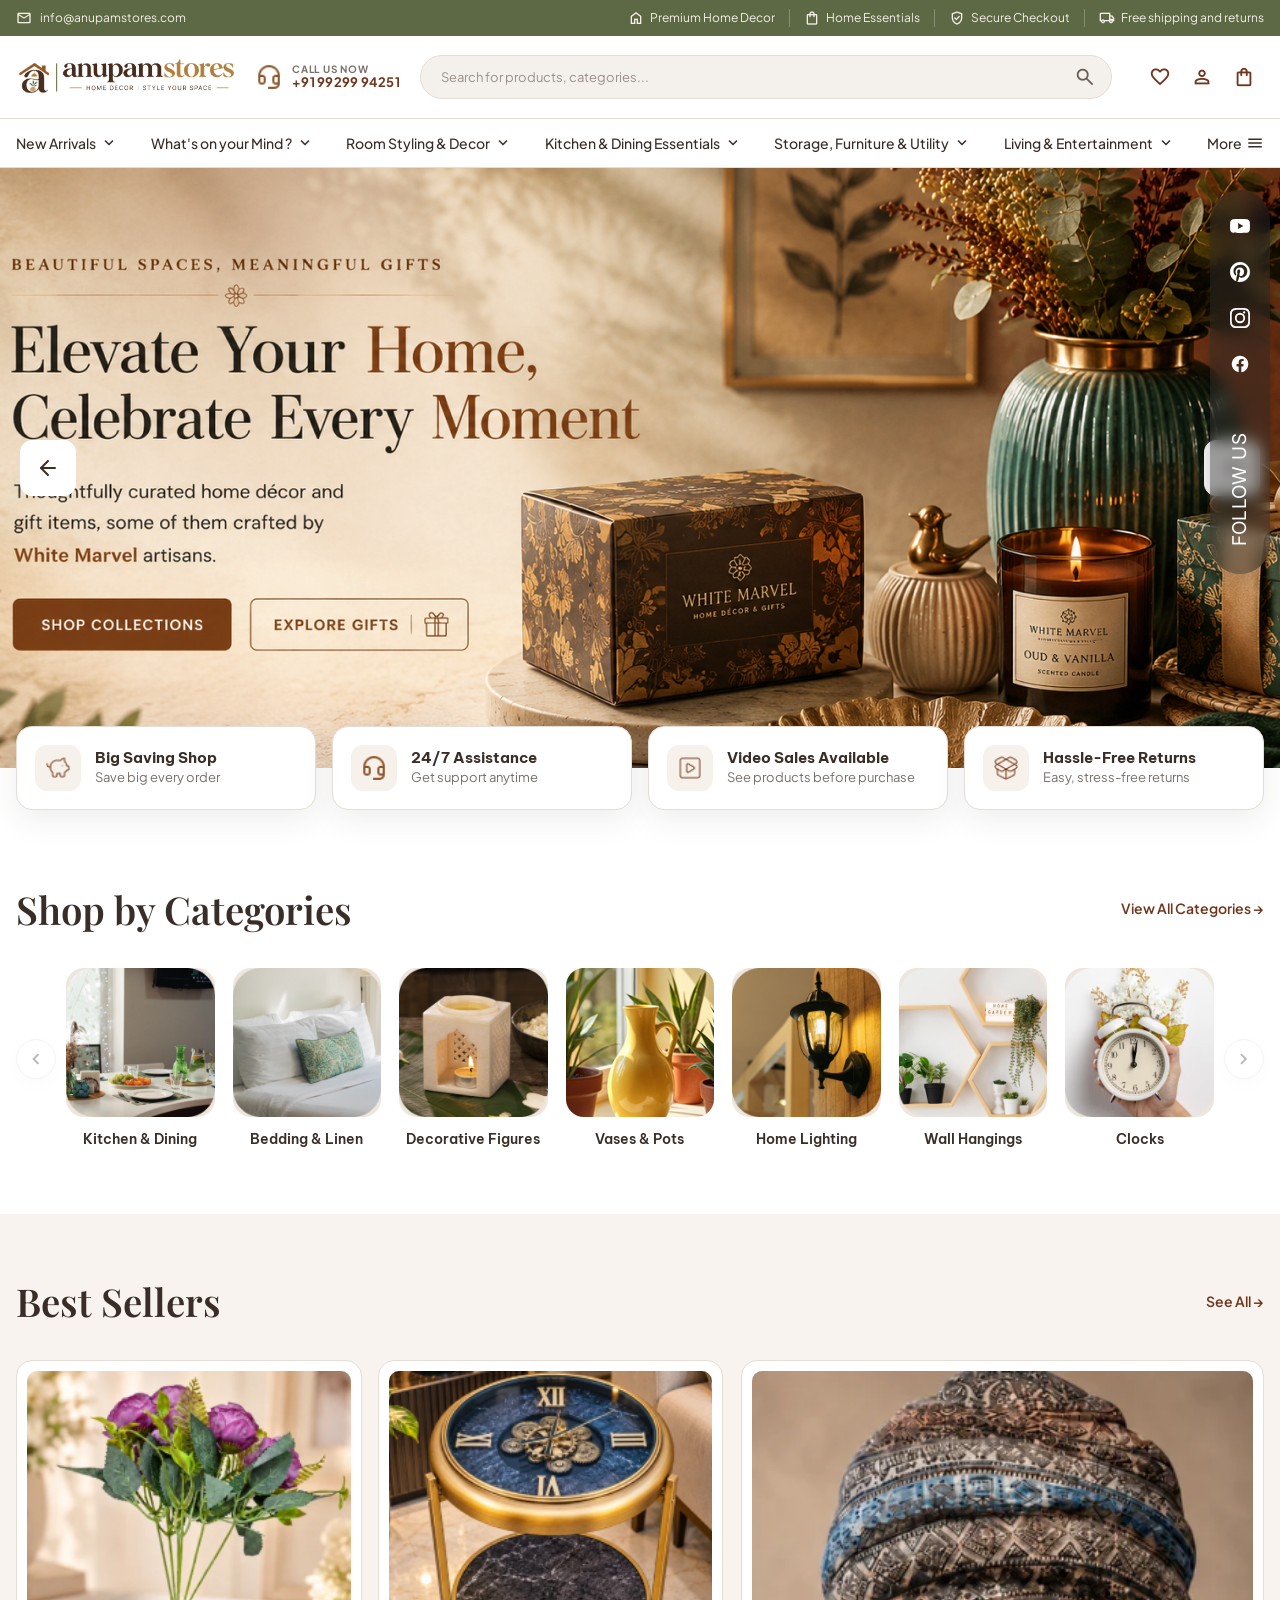
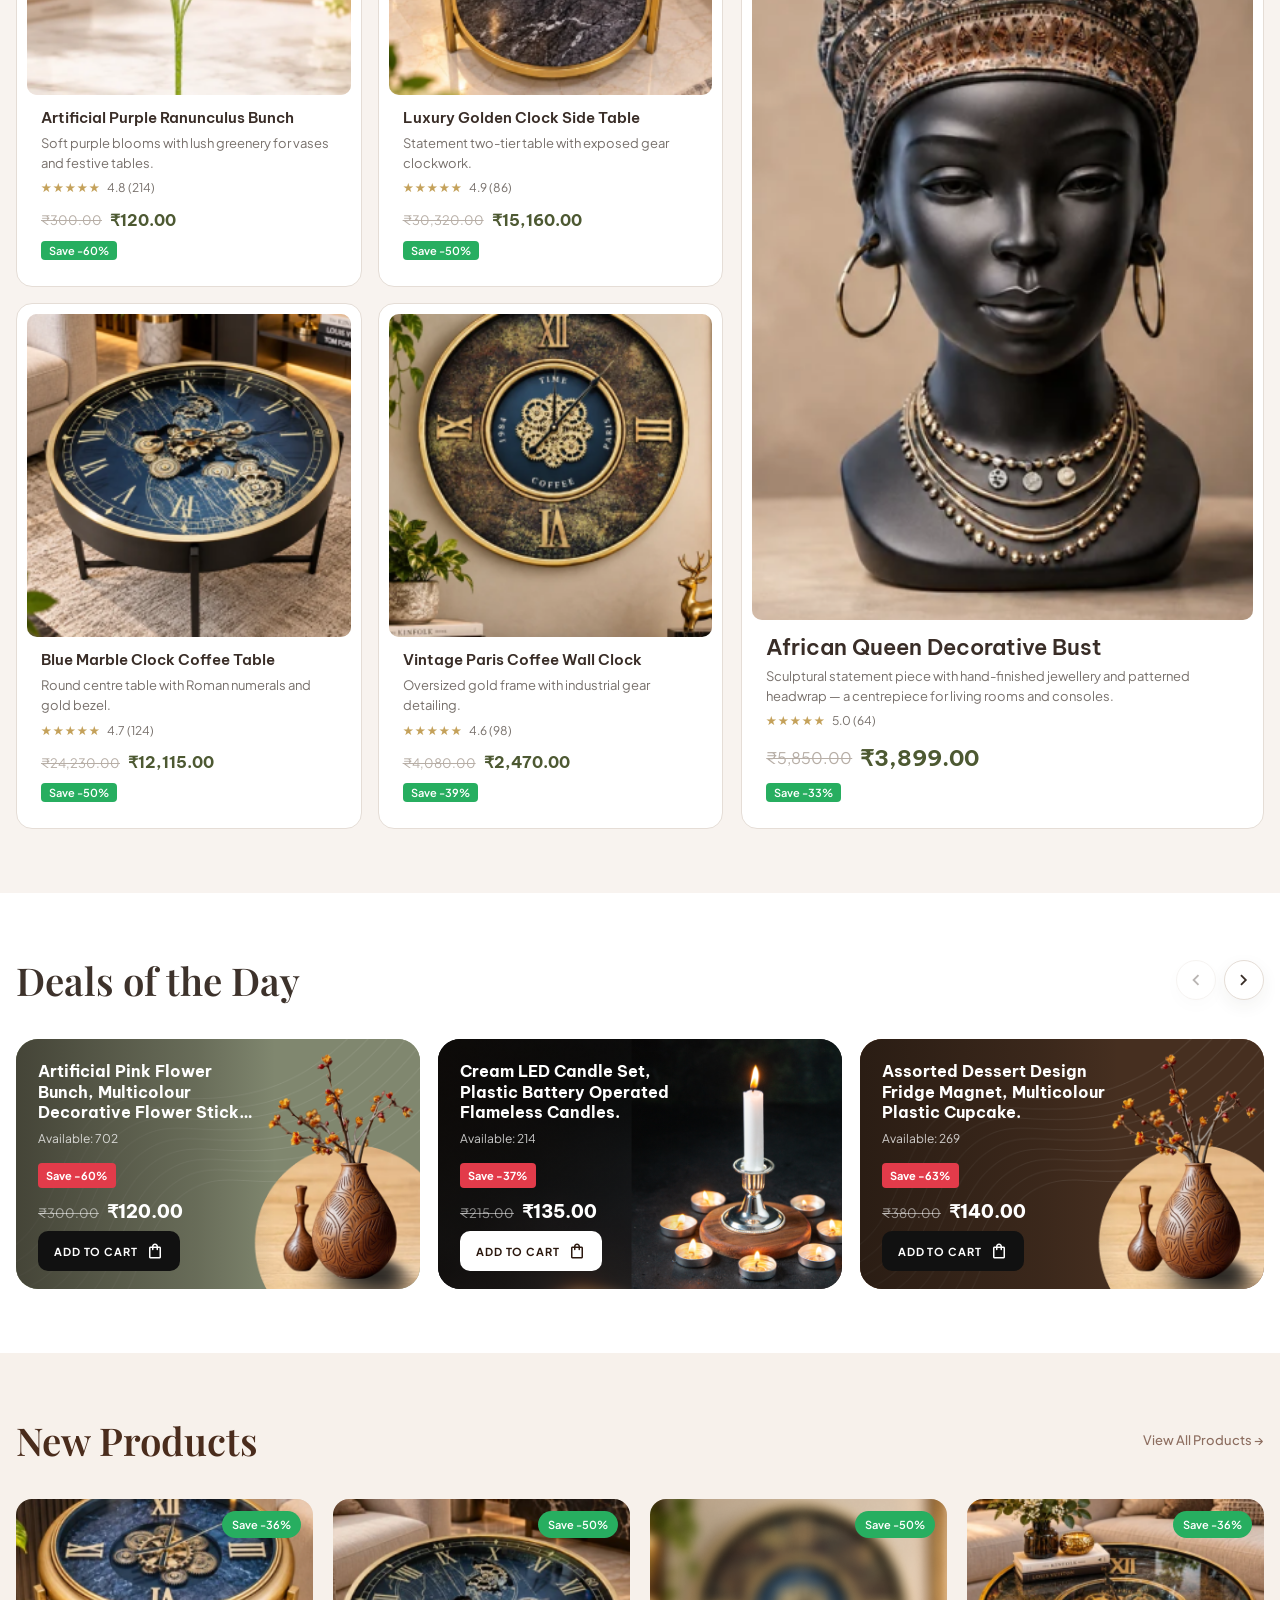
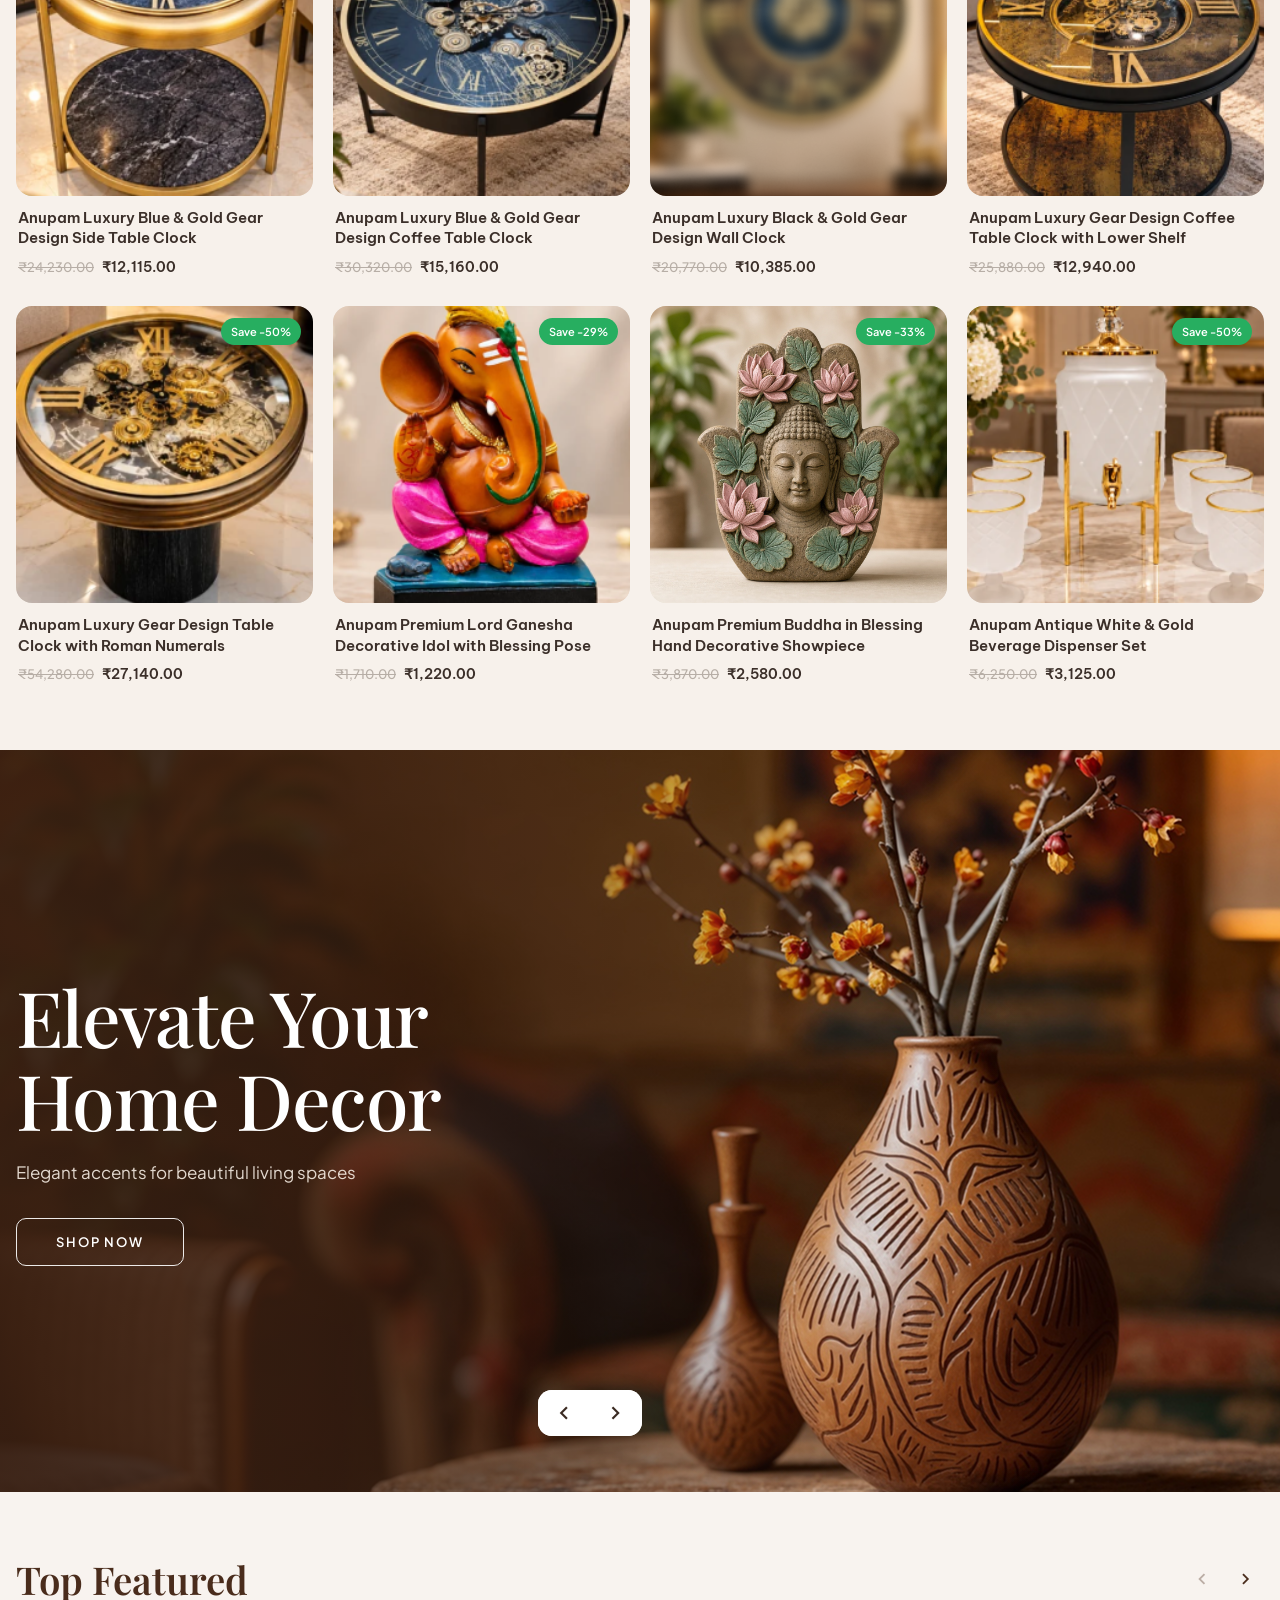
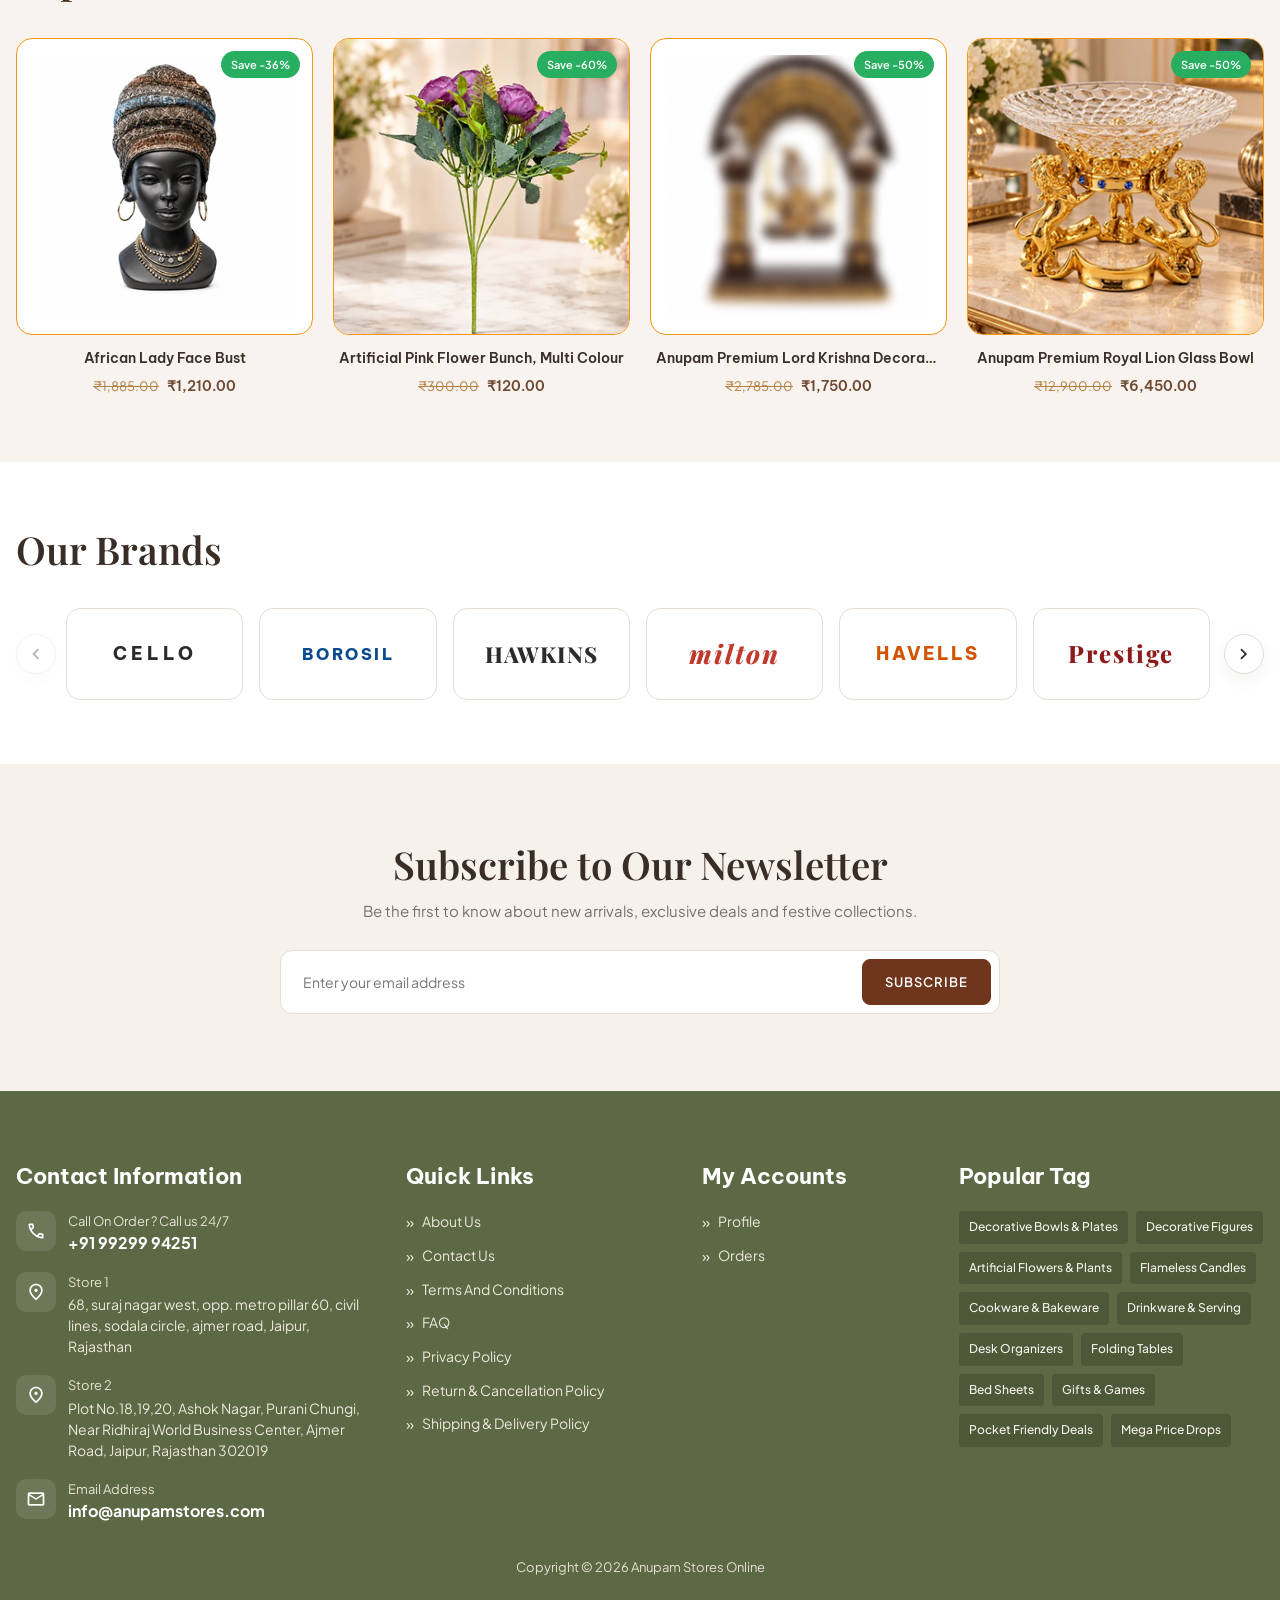
==== new_html/index.html @ 86a31f87 "Updated files" ====
<!DOCTYPE html>
<html lang="en">
<head>
    <meta charset="UTF-8">
    <meta name="viewport" content="width=device-width, initial-scale=1.0">
    <title>Anupam Stores | Home Decor · Style Your Space</title>
    <meta name="description" content="Thoughtfully curated home décor and gift items from Anupam Stores, Jaipur's household supermart since 1990.">
    <link rel="icon" href="assets/images/Logo%20(2).png" type="image/png">
    <link rel="preconnect" href="https://fonts.googleapis.com">
    <link rel="preconnect" href="https://fonts.gstatic.com" crossorigin>
    <link href="https://fonts.googleapis.com/css2?family=Be+Vietnam+Pro:wght@400;500;600;700;800&family=Inter:wght@400;500;600;700&family=Playfair+Display:wght@400;500;600;700&family=Plus+Jakarta+Sans:wght@400;500;600;700;800&display=swap" rel="stylesheet">
    <link href="https://fonts.googleapis.com/css2?family=Material+Symbols+Outlined:opsz,wght,FILL,GRAD@24,400,0,0" rel="stylesheet">
    <link rel="stylesheet" href="css/style.css">
</head>
<body>
    <header class="site-header" id="site-header">
        <div class="announcement" role="region" aria-label="Store highlights">
            <div class="container announcement-inner">
                <a class="announcement-mail" href="mailto:info@anupamstores.com">
                    <span class="material-symbols-outlined" aria-hidden="true">mail</span>
                    info@anupamstores.com
                </a>
                <ul class="announcement-highlights">
                    <li>
                        <span class="material-symbols-outlined" aria-hidden="true">home</span>
                        Premium Home Decor
                    </li>
                    <li>
                        <span class="material-symbols-outlined" aria-hidden="true">shopping_bag</span>
                        Home Essentials
                    </li>
                    <li>
                        <span class="material-symbols-outlined" aria-hidden="true">verified_user</span>
                        Secure Checkout
                    </li>
                    <li>
                        <span class="material-symbols-outlined" aria-hidden="true">local_shipping</span>
                        Free shipping and returns
                    </li>
                </ul>
            </div>
        </div>

        <div class="header-main">
            <div class="container header-inner">
                <a class="logo" href="index.html" aria-label="Anupam Stores home">
                    <img src="assets/images/Logo%20(2).png" alt="Anupam Stores — Home Decor | Style Your Space" width="220" height="52">
                </a>

                <a class="header-call" href="tel:+919929994251">
                    <img src="assets/images/headset.png" alt="" width="28" height="28">
                    <span>
                        <small>Call us now</small>
                        <strong>+91 99299 94251</strong>
                    </span>
                </a>

                <form class="header-search" role="search" action="#" method="get">
                    <label class="sr-only" for="site-search">Search products</label>
                    <input id="site-search" type="search" name="q" placeholder="Search for products, categories...">
                    <button type="submit" aria-label="Search">
                        <span class="material-symbols-outlined" aria-hidden="true">search</span>
                    </button>
                </form>

                <div class="header-tools">
                    <button class="icon-btn search-toggle" type="button" aria-label="Search" aria-expanded="false">
                        <span class="material-symbols-outlined" aria-hidden="true">search</span>
                    </button>
                    <a class="icon-btn" href="#wishlist" aria-label="Wishlist">
                        <span class="material-symbols-outlined" aria-hidden="true">favorite</span>
                        <span class="count-badge" data-wishlist-count>0</span>
                    </a>
                    <a class="icon-btn" href="#account" aria-label="Account">
                        <span class="material-symbols-outlined" aria-hidden="true">person</span>
                    </a>
                    <a class="icon-btn" href="#cart" aria-label="Cart">
                        <span class="material-symbols-outlined" aria-hidden="true">shopping_bag</span>
                        <span class="count-badge" data-cart-count>0</span>
                    </a>
                    <button class="icon-btn menu-toggle" type="button" aria-label="Open menu" aria-controls="mobile-drawer" aria-expanded="false">
                        <span class="material-symbols-outlined" aria-hidden="true">menu</span>
                    </button>
                </div>
            </div>
        </div>

        <nav class="secondary-nav" aria-label="Departments">
            <div class="container">
                <div class="secondary-scroller">
                <ul class="secondary-track">
                    <li class="has-sub">
                        <a href="#new-products" aria-haspopup="true">New Arrivals <span class="material-symbols-outlined" aria-hidden="true">keyboard_arrow_down</span></a>
                        <ul class="dropdown">
                            <li><a href="#new-products">New Products</a></li>
                            <li><a href="#bestsellers">Best Sellers</a></li>
                            <li><a href="#featured">Top Featured</a></li>
                            <li><a href="#deals">Deals of the Day</a></li>
                        </ul>
                    </li>
                    <li class="has-mega">
                        <a href="#categories" aria-haspopup="true">What's on your Mind ? <span class="material-symbols-outlined" aria-hidden="true">keyboard_arrow_down</span></a>
                        <div class="mega-menu" role="region" aria-label="Shop by category">
                            <div class="container mega-inner mega-inner--tiles">
                                <a class="mega-tile" href="#categories">
                                    <img src="assets/images/cat-1.png" alt="" width="120" height="120">
                                    <span>Kitchen &amp; Dining</span>
                                </a>
                                <a class="mega-tile" href="#categories">
                                    <img src="assets/images/cat-2.png" alt="" width="120" height="120">
                                    <span>Bedding &amp; Linen</span>
                                </a>
                                <a class="mega-tile" href="#categories">
                                    <img src="assets/images/cat-3.png" alt="" width="120" height="120">
                                    <span>Decorative Figures</span>
                                </a>
                                <a class="mega-tile" href="#categories">
                                    <img src="assets/images/cat-7.png" alt="" width="120" height="120">
                                    <span>Vases &amp; Pots</span>
                                </a>
                                <a class="mega-tile" href="#categories">
                                    <img src="assets/images/cat-4.png" alt="" width="120" height="120">
                                    <span>Home Lighting</span>
                                </a>
                                <a class="mega-tile" href="#categories">
                                    <img src="assets/images/cat-5.png" alt="" width="120" height="120">
                                    <span>Wall Hangings</span>
                                </a>
                                <a class="mega-tile" href="#categories">
                                    <img src="assets/images/cat-6.png" alt="" width="120" height="120">
                                    <span>Clocks</span>
                                </a>
                            </div>
                        </div>
                    </li>
                    <li class="has-mega">
                        <a href="#categories" aria-haspopup="true">Room Styling &amp; Decor <span class="material-symbols-outlined" aria-hidden="true">keyboard_arrow_down</span></a>
                        <div class="mega-menu" role="region" aria-label="Room styling and decor">
                            <div class="container mega-inner mega-inner--cols">
                                <div class="mega-col">
                                    <h4>Decor Accents</h4>
                                    <ul>
                                        <li><a href="#categories">Decorative Figures</a></li>
                                        <li><a href="#categories">Vases &amp; Pots</a></li>
                                        <li><a href="#categories">Wall Hangings</a></li>
                                        <li><a href="#categories">Artificial Flowers &amp; Plants</a></li>
                                        <li><a href="#categories">Flameless Candles</a></li>
                                    </ul>
                                </div>
                                <div class="mega-col">
                                    <h4>Lighting &amp; Time</h4>
                                    <ul>
                                        <li><a href="#categories">Home Lighting</a></li>
                                        <li><a href="#categories">Clocks</a></li>
                                        <li><a href="#categories">Decorative Bowls &amp; Plates</a></li>
                                    </ul>
                                </div>
                                <div class="mega-col">
                                    <h4>Shop Highlights</h4>
                                    <ul>
                                        <li><a href="#new-products">New Arrivals</a></li>
                                        <li><a href="#bestsellers">Best Sellers</a></li>
                                        <li><a href="#featured">Top Featured</a></li>
                                        <li><a href="#gifting">Gifting</a></li>
                                    </ul>
                                </div>
                                <a class="mega-promo" href="#new-products">
                                    <img src="assets/images/cat-3.png" alt="Decorative figures" width="280" height="220">
                                    <span>Shop New Arrivals →</span>
                                </a>
                            </div>
                        </div>
                    </li>
                    <li class="has-mega">
                        <a href="#categories" aria-haspopup="true">Kitchen &amp; Dining Essentials <span class="material-symbols-outlined" aria-hidden="true">keyboard_arrow_down</span></a>
                        <div class="mega-menu" role="region" aria-label="Kitchen and dining">
                            <div class="container mega-inner mega-inner--cols mega-inner--cols-2">
                                <div class="mega-col">
                                    <h4>Cook &amp; Serve</h4>
                                    <ul>
                                        <li><a href="#categories">Kitchen &amp; Dining</a></li>
                                        <li><a href="#categories">Cookware &amp; Bakeware</a></li>
                                        <li><a href="#categories">Drinkware &amp; Serving</a></li>
                                        <li><a href="#categories">Decorative Bowls &amp; Plates</a></li>
                                    </ul>
                                </div>
                                <div class="mega-col">
                                    <h4>Table Essentials</h4>
                                    <ul>
                                        <li><a href="#deals">Pocket Friendly Deals</a></li>
                                        <li><a href="#deals">Mega Price Drops</a></li>
                                        <li><a href="#bestsellers">Best Sellers</a></li>
                                    </ul>
                                </div>
                                <a class="mega-promo" href="#categories">
                                    <img src="assets/images/cat-1.png" alt="Kitchen and dining" width="280" height="220">
                                    <span>Shop Kitchen &amp; Dining →</span>
                                </a>
                            </div>
                        </div>
                    </li>
                    <li class="has-sub">
                        <a href="#categories" aria-haspopup="true">Storage, Furniture &amp; Utility <span class="material-symbols-outlined" aria-hidden="true">keyboard_arrow_down</span></a>
                        <ul class="dropdown">
                            <li><a href="#categories">Desk Organizers</a></li>
                            <li><a href="#categories">Folding Tables</a></li>
                            <li><a href="#categories">Storage &amp; Utility</a></li>
                            <li><a href="#bestsellers">Furniture Best Sellers</a></li>
                        </ul>
                    </li>
                    <li class="has-sub">
                        <a href="#categories" aria-haspopup="true">Living &amp; Entertainment <span class="material-symbols-outlined" aria-hidden="true">keyboard_arrow_down</span></a>
                        <ul class="dropdown">
                            <li><a href="#categories">Bedding &amp; Linen</a></li>
                            <li><a href="#categories">Bed Sheets</a></li>
                            <li><a href="#categories">Gifts &amp; Games</a></li>
                            <li><a href="#featured">Living Highlights</a></li>
                        </ul>
                    </li>
                    <li class="has-sub has-sub--right">
                        <a href="#more" aria-haspopup="true">More <span class="material-symbols-outlined" aria-hidden="true">menu</span></a>
                        <ul class="dropdown">
                            <li><a href="#deals">Deals of the Day</a></li>
                            <li><a href="#featured">Top Featured</a></li>
                            <li><a href="#brands">Our Brands</a></li>
                            <li><a href="#newsletter">Newsletter</a></li>
                            <li><a href="#footer">Contact Us</a></li>
                            <li><a href="#footer">FAQ</a></li>
                        </ul>
                    </li>
                </ul>
                </div>
            </div>
        </nav>
    </header>

    <div class="drawer-overlay" data-drawer-close hidden></div>
    <aside class="mobile-drawer" id="mobile-drawer" aria-hidden="true">
        <div class="drawer-head">
            <a class="logo" href="index.html">
                <img src="assets/images/Logo%20(2).png" alt="Anupam Stores" width="180" height="42">
            </a>
            <button class="icon-btn" type="button" data-drawer-close aria-label="Close menu">
                <span class="material-symbols-outlined" aria-hidden="true">close</span>
            </button>
        </div>
        <nav aria-label="Mobile">
            <ul>
                <li><a href="index.html">Home</a></li>
                <li><a href="#new-products">New Arrivals</a></li>
                <li><a href="#categories">Shop by Categories</a></li>
                <li><a href="#categories">Room Styling &amp; Decor</a></li>
                <li><a href="#categories">Kitchen &amp; Dining</a></li>
                <li><a href="#categories">Storage, Furniture &amp; Utility</a></li>
                <li><a href="#categories">Living &amp; Entertainment</a></li>
                <li><a href="#bestsellers">Best Sellers</a></li>
                <li><a href="#deals">Deals of the Day</a></li>
                <li><a href="#new-products">New Products</a></li>
                <li><a href="#featured">Top Featured</a></li>
                <li><a href="#brands">Our Brands</a></li>
                <li><a href="#gifting">Gifting</a></li>
                <li><a href="#footer">Contact</a></li>
            </ul>
        </nav>
    </aside>

    <main>
        <section class="hero" aria-label="Featured collections">
            <div class="hero-slider" data-slider>
                <div class="slider-track hero-track" data-slider-track>
                    <article class="hero-slide is-photo" data-slider-item>
                        <img class="hero-photo" src="assets/images/HERO-BANNER.png" alt="White Marvel home décor and gifts styled on a marble table with candles, boxed gifts and a teal ribbed vase">
                        <div class="hero-copy">
                            <p class="hero-kicker">Beautiful spaces, meaningful gifts</p>
                            <h1 class="hero-title">Elevate Your Home,<br>Celebrate Every <em>Moment</em></h1>
                            <p class="hero-text">Thoughtfully curated home décor and gift items, some of them crafted by White Marvel artisans.</p>
                            <div class="hero-actions">
                                <a class="btn btn-solid" href="#categories">Shop Collections</a>
                                <a class="btn btn-outline" href="#gifting">Explore Gifts <span class="material-symbols-outlined" aria-hidden="true">redeem</span></a>
                            </div>
                        </div>
                    </article>
                    <article class="hero-slide is-interior" data-slider-item>
                        <img class="hero-photo" src="assets/images/2151928981%201.png" alt="Hand-carved terracotta vases with flowering branches in a warm living room">
                        <div class="hero-copy on-dark">
                            <p class="hero-kicker">Elegant living, everyday beauty</p>
                            <h2 class="hero-title">Warm Interiors,<br>Timeless <em>Craft</em></h2>
                            <p class="hero-text">Discover vases, lighting and décor pieces that turn every corner of your home into a celebration.</p>
                            <div class="hero-actions">
                                <a class="btn btn-solid" href="#categories">Shop Collections</a>
                                <a class="btn btn-outline" href="#new-products">Explore Gifts</a>
                            </div>
                        </div>
                    </article>
                </div>
                <button class="slider-btn hero-btn prev" type="button" data-slider-prev aria-label="Previous slide">
                    <svg width="24" height="24" viewBox="0 0 24 24" fill="none" xmlns="http://www.w3.org/2000/svg" aria-hidden="true">
                        <path d="M12 19L5 12L12 5" stroke="#432C1D" stroke-width="2" stroke-linecap="round" stroke-linejoin="round"/>
                        <path d="M19 12H5" stroke="#432C1D" stroke-width="2" stroke-linecap="round" stroke-linejoin="round"/>
                    </svg>
                </button>
                <button class="slider-btn hero-btn next" type="button" data-slider-next aria-label="Next slide">
                    <svg width="24" height="24" viewBox="0 0 24 24" fill="none" xmlns="http://www.w3.org/2000/svg" aria-hidden="true">
                        <path d="M12 19L5 12L12 5" stroke="#432C1D" stroke-width="2" stroke-linecap="round" stroke-linejoin="round"/>
                        <path d="M19 12H5" stroke="#432C1D" stroke-width="2" stroke-linecap="round" stroke-linejoin="round"/>
                    </svg>
                </button>
            </div>
        </section>

        <section class="features" aria-label="Store benefits">
            <div class="container">
                <div class="features-grid">
                    <article class="feature-card">
                        <span class="feature-icon"><img src="assets/images/piggy-bank.png" alt="" width="28" height="28"></span>
                        <div>
                            <h3>Big Saving Shop</h3>
                            <p>Save big every order</p>
                        </div>
                    </article>
                    <article class="feature-card">
                        <span class="feature-icon"><img src="assets/images/headset.png" alt="" width="28" height="28"></span>
                        <div>
                            <h3>24/7 Assistance</h3>
                            <p>Get support anytime</p>
                        </div>
                    </article>
                    <article class="feature-card">
                        <span class="feature-icon"><img src="assets/images/square-play.png" alt="" width="28" height="28"></span>
                        <div>
                            <h3>Video Sales Available</h3>
                            <p>See products before purchase</p>
                        </div>
                    </article>
                    <article class="feature-card">
                        <span class="feature-icon"><img src="assets/images/package-open.png" alt="" width="28" height="28"></span>
                        <div>
                            <h3>Hassle-Free Returns</h3>
                            <p>Easy, stress-free returns</p>
                        </div>
                    </article>
                </div>
            </div>
        </section>

        <section class="section categories" id="categories">
            <div class="container">
                <div class="section-head">
                    <h2 class="section-title">Shop by Categories</h2>
                    <a class="section-link" href="#categories">View All Categories <span aria-hidden="true">→</span></a>
                </div>
                <div class="slider-wrapper category-slider" data-slider>
                    <button class="slider-btn prev" type="button" data-slider-prev aria-label="Previous categories">
                        <span class="material-symbols-outlined" aria-hidden="true">chevron_left</span>
                    </button>
                    <div class="slider-track category-track" data-slider-track>
                        <a class="category-item" href="#categories" data-slider-item>
                            <span class="category-thumb"><img src="assets/images/cat-1.png" alt="" width="180" height="180" loading="lazy"></span>
                            <span class="category-name">Kitchen &amp; Dining</span>
                        </a>
                        <a class="category-item" href="#categories" data-slider-item>
                            <span class="category-thumb"><img src="assets/images/cat-2.png" alt="" width="180" height="180" loading="lazy"></span>
                            <span class="category-name">Bedding &amp; Linen</span>
                        </a>
                        <a class="category-item" href="#categories" data-slider-item>
                            <span class="category-thumb"><img src="assets/images/cat-3.png" alt="" width="180" height="180" loading="lazy"></span>
                            <span class="category-name">Decorative Figures</span>
                        </a>
                        <a class="category-item" href="#categories" data-slider-item>
                            <span class="category-thumb"><img src="assets/images/cat-7.png" alt="" width="180" height="180" loading="lazy"></span>
                            <span class="category-name">Vases &amp; Pots</span>
                        </a>
                        <a class="category-item" href="#categories" data-slider-item>
                            <span class="category-thumb"><img src="assets/images/cat-4.png" alt="" width="180" height="180" loading="lazy"></span>
                            <span class="category-name">Home Lighting</span>
                        </a>
                        <a class="category-item" href="#categories" data-slider-item>
                            <span class="category-thumb"><img src="assets/images/cat-5.png" alt="" width="180" height="180" loading="lazy"></span>
                            <span class="category-name">Wall Hangings</span>
                        </a>
                        <a class="category-item" href="#categories" data-slider-item>
                            <span class="category-thumb"><img src="assets/images/cat-6.png" alt="" width="180" height="180" loading="lazy"></span>
                            <span class="category-name">Clocks</span>
                        </a>
                    </div>
                    <button class="slider-btn next" type="button" data-slider-next aria-label="Next categories">
                        <span class="material-symbols-outlined" aria-hidden="true">chevron_right</span>
                    </button>
                </div>
            </div>
        </section>

        <section class="section bestsellers" id="bestsellers">
            <div class="container">
                <div class="section-head">
                    <h2 class="section-title">Best Sellers</h2>
                    <a class="section-link" href="#bestsellers">See All <span aria-hidden="true">→</span></a>
                </div>
                <div class="bestseller-layout">
                    <div class="bestseller-grid">
                        <article class="product-card" data-product data-name="Artificial Purple Ranunculus Bunch" data-price="120" data-image="assets/images/best-seller-1.png">
                            <div class="product-image">
                                <img src="assets/images/best-seller-1.png" alt="Artificial purple ranunculus flower bunch" width="400" height="400" loading="lazy">
                                <div class="product-actions">
                                    <button type="button" class="action-btn" data-wishlist aria-label="Add to wishlist"><span class="material-symbols-outlined" aria-hidden="true">favorite</span></button>
                                    <button type="button" class="action-btn" data-compare aria-label="Compare"><span class="material-symbols-outlined" aria-hidden="true">compare_arrows</span></button>
                                    <button type="button" class="action-btn" data-quickview aria-label="Quick view"><span class="material-symbols-outlined" aria-hidden="true">visibility</span></button>
                                    <button type="button" class="action-btn" data-add-cart aria-label="Add to cart"><span class="material-symbols-outlined" aria-hidden="true">shopping_bag</span></button>
                                </div>
                            </div>
                            <div class="product-body">
                                <h3 class="product-title">Artificial Purple Ranunculus Bunch</h3>
                                <p class="product-desc">Soft purple blooms with lush greenery for vases and festive tables.</p>
                                <div class="product-rating" aria-label="Rated 4.8 out of 5">
                                    <span class="stars" aria-hidden="true">★★★★★</span>
                                    <span>4.8 (214)</span>
                                </div>
                                <div class="product-price">
                                    <span class="price-was">₹300.00</span>
                                    <span class="price-sale">₹120.00</span>
                                </div>
                                <span class="badge-sale">Save -60%</span>
                                <button type="button" class="btn btn-cart-mobile" data-add-cart>Add to Cart</button>
                            </div>
                        </article>

                        <article class="product-card" data-product data-name="Luxury Golden Clock Side Table" data-price="15160" data-image="assets/images/best-seller-2.png">
                            <div class="product-image">
                                <img src="assets/images/best-seller-2.png" alt="Gold two-tier clock side table with blue marble face" width="400" height="400" loading="lazy">
                                <div class="product-actions">
                                    <button type="button" class="action-btn" data-wishlist aria-label="Add to wishlist"><span class="material-symbols-outlined" aria-hidden="true">favorite</span></button>
                                    <button type="button" class="action-btn" data-compare aria-label="Compare"><span class="material-symbols-outlined" aria-hidden="true">compare_arrows</span></button>
                                    <button type="button" class="action-btn" data-quickview aria-label="Quick view"><span class="material-symbols-outlined" aria-hidden="true">visibility</span></button>
                                    <button type="button" class="action-btn" data-add-cart aria-label="Add to cart"><span class="material-symbols-outlined" aria-hidden="true">shopping_bag</span></button>
                                </div>
                            </div>
                            <div class="product-body">
                                <h3 class="product-title">Luxury Golden Clock Side Table</h3>
                                <p class="product-desc">Statement two-tier table with exposed gear clockwork.</p>
                                <div class="product-rating" aria-label="Rated 4.9 out of 5">
                                    <span class="stars" aria-hidden="true">★★★★★</span>
                                    <span>4.9 (86)</span>
                                </div>
                                <div class="product-price">
                                    <span class="price-was">₹30,320.00</span>
                                    <span class="price-sale">₹15,160.00</span>
                                </div>
                                <span class="badge-sale">Save -50%</span>
                                <button type="button" class="btn btn-cart-mobile" data-add-cart>Add to Cart</button>
                            </div>
                        </article>

                        <article class="product-card" data-product data-name="Blue Marble Clock Coffee Table" data-price="12115" data-image="assets/images/best-seller-3.png">
                            <div class="product-image">
                                <img src="assets/images/best-seller-3.png" alt="Round blue marble clock coffee table with gold rim" width="400" height="400" loading="lazy">
                                <div class="product-actions">
                                    <button type="button" class="action-btn" data-wishlist aria-label="Add to wishlist"><span class="material-symbols-outlined" aria-hidden="true">favorite</span></button>
                                    <button type="button" class="action-btn" data-compare aria-label="Compare"><span class="material-symbols-outlined" aria-hidden="true">compare_arrows</span></button>
                                    <button type="button" class="action-btn" data-quickview aria-label="Quick view"><span class="material-symbols-outlined" aria-hidden="true">visibility</span></button>
                                    <button type="button" class="action-btn" data-add-cart aria-label="Add to cart"><span class="material-symbols-outlined" aria-hidden="true">shopping_bag</span></button>
                                </div>
                            </div>
                            <div class="product-body">
                                <h3 class="product-title">Blue Marble Clock Coffee Table</h3>
                                <p class="product-desc">Round centre table with Roman numerals and gold bezel.</p>
                                <div class="product-rating" aria-label="Rated 4.7 out of 5">
                                    <span class="stars" aria-hidden="true">★★★★★</span>
                                    <span>4.7 (124)</span>
                                </div>
                                <div class="product-price">
                                    <span class="price-was">₹24,230.00</span>
                                    <span class="price-sale">₹12,115.00</span>
                                </div>
                                <span class="badge-sale">Save -50%</span>
                                <button type="button" class="btn btn-cart-mobile" data-add-cart>Add to Cart</button>
                            </div>
                        </article>

                        <article class="product-card" data-product data-name="Vintage Paris Coffee Wall Clock" data-price="2470" data-image="assets/images/best-seller-4.png">
                            <div class="product-image">
                                <img src="assets/images/best-seller-4.png" alt="Large vintage gold wall clock with Paris coffee motif" width="400" height="400" loading="lazy">
                                <div class="product-actions">
                                    <button type="button" class="action-btn" data-wishlist aria-label="Add to wishlist"><span class="material-symbols-outlined" aria-hidden="true">favorite</span></button>
                                    <button type="button" class="action-btn" data-compare aria-label="Compare"><span class="material-symbols-outlined" aria-hidden="true">compare_arrows</span></button>
                                    <button type="button" class="action-btn" data-quickview aria-label="Quick view"><span class="material-symbols-outlined" aria-hidden="true">visibility</span></button>
                                    <button type="button" class="action-btn" data-add-cart aria-label="Add to cart"><span class="material-symbols-outlined" aria-hidden="true">shopping_bag</span></button>
                                </div>
                            </div>
                            <div class="product-body">
                                <h3 class="product-title">Vintage Paris Coffee Wall Clock</h3>
                                <p class="product-desc">Oversized gold frame with industrial gear detailing.</p>
                                <div class="product-rating" aria-label="Rated 4.6 out of 5">
                                    <span class="stars" aria-hidden="true">★★★★★</span>
                                    <span>4.6 (98)</span>
                                </div>
                                <div class="product-price">
                                    <span class="price-was">₹4,080.00</span>
                                    <span class="price-sale">₹2,470.00</span>
                                </div>
                                <span class="badge-sale">Save -39%</span>
                                <button type="button" class="btn btn-cart-mobile" data-add-cart>Add to Cart</button>
                            </div>
                        </article>
                    </div>

                    <article class="product-card product-card--featured" data-product data-name="African Queen Decorative Bust" data-price="3899" data-image="assets/images/best-seller-5.png">
                        <div class="product-image">
                            <img src="assets/images/best-seller-5.png" alt="Decorative bust with patterned headwrap, gold hoops and layered necklaces" width="640" height="720" loading="lazy">
                            <div class="product-actions">
                                <button type="button" class="action-btn" data-wishlist aria-label="Add to wishlist"><span class="material-symbols-outlined" aria-hidden="true">favorite</span></button>
                                <button type="button" class="action-btn" data-compare aria-label="Compare"><span class="material-symbols-outlined" aria-hidden="true">compare_arrows</span></button>
                                <button type="button" class="action-btn" data-quickview aria-label="Quick view"><span class="material-symbols-outlined" aria-hidden="true">visibility</span></button>
                                <button type="button" class="action-btn" data-add-cart aria-label="Add to cart"><span class="material-symbols-outlined" aria-hidden="true">shopping_bag</span></button>
                            </div>
                        </div>
                        <div class="product-body">
                            <h3 class="product-title">African Queen Decorative Bust</h3>
                            <p class="product-desc">Sculptural statement piece with hand-finished jewellery and patterned headwrap — a centrepiece for living rooms and consoles.</p>
                            <div class="product-rating" aria-label="Rated 5 out of 5">
                                <span class="stars" aria-hidden="true">★★★★★</span>
                                <span>5.0 (64)</span>
                            </div>
                            <div class="product-price">
                                    <span class="price-was">₹5,850.00</span>
                                    <span class="price-sale">₹3,899.00</span>
                                </div>
                                <span class="badge-sale">Save -33%</span>
                            <button type="button" class="btn btn-cart-mobile" data-add-cart>Add to Cart</button>
                        </div>
                    </article>
                </div>
            </div>
        </section>

        <section class="section deals" id="deals">
            <div class="container">
                <div class="section-head">
                    <h2 class="section-title">Deals of the Day</h2>
                    <div class="section-controls">
                        <button class="slider-btn prev" type="button" data-deals-prev aria-label="Previous deals">
                            <span class="material-symbols-outlined" aria-hidden="true">chevron_left</span>
                        </button>
                        <button class="slider-btn next" type="button" data-deals-next aria-label="Next deals">
                            <span class="material-symbols-outlined" aria-hidden="true">chevron_right</span>
                        </button>
                    </div>
                </div>
                <div class="slider-wrapper deals-slider" data-slider>
                    <div class="slider-track deals-track" data-slider-track>
                        <article class="deal-card deal-theme-sage" data-slider-item data-product data-name="Artificial Pink Flower Bunch, Multicolour Decorative Flower Stick for Vase Arrangement" data-price="120" data-image="assets/images/deal-1.png">
                            <div class="deal-copy">
                                <h3 class="deal-title">Artificial Pink Flower Bunch, Multicolour Decorative Flower Stick for Vase Arrangement.</h3>
                                <p class="deal-stock">Available: 702</p>
                                <span class="deal-badge">Save -60%</span>
                                <div class="deal-price">
                                    <span class="price-was">₹300.00</span>
                                    <span class="price-sale">₹120.00</span>
                                </div>
                                <button type="button" class="deal-cart" data-add-cart>Add To Cart <span class="material-symbols-outlined" aria-hidden="true">shopping_bag</span></button>
                            </div>
                            <div class="deal-visual">
                                <img src="assets/images/deal-1.png" alt="Terracotta vase with flowering branches" width="360" height="360" loading="lazy">
                            </div>
                        </article>

                        <article class="deal-card deal-theme-night" data-slider-item data-product data-name="Cream LED Candle Set, Plastic Battery Operated Flameless Candles" data-price="135" data-image="assets/images/deal-1.png">
                            <div class="deal-copy">
                                <h3 class="deal-title">Cream LED Candle Set, Plastic Battery Operated Flameless Candles.</h3>
                                <p class="deal-stock">Available: 214</p>
                                <span class="deal-badge">Save -37%</span>
                                <div class="deal-price">
                                    <span class="price-was">₹215.00</span>
                                    <span class="price-sale">₹135.00</span>
                                </div>
                                <button type="button" class="deal-cart" data-add-cart>Add To Cart <span class="material-symbols-outlined" aria-hidden="true">shopping_bag</span></button>
                            </div>
                            <div class="deal-visual">
                                <img src="assets/images/deal-2.png" alt="Cream LED candle set with tealights" width="360" height="360" loading="lazy">
                            </div>
                        </article>

                        <article class="deal-card deal-theme-cocoa" data-slider-item data-product data-name="Assorted Dessert Design Fridge Magnet, Multicolour Plastic Cupcake" data-price="140" data-image="assets/images/deal-2.png">
                            <div class="deal-copy">
                                <h3 class="deal-title">Assorted Dessert Design Fridge Magnet, Multicolour Plastic Cupcake.</h3>
                                <p class="deal-stock">Available: 269</p>
                                <span class="deal-badge">Save -63%</span>
                                <div class="deal-price">
                                    <span class="price-was">₹380.00</span>
                                    <span class="price-sale">₹140.00</span>
                                </div>
                                <button type="button" class="deal-cart" data-add-cart>Add To Cart <span class="material-symbols-outlined" aria-hidden="true">shopping_bag</span></button>
                            </div>
                            <div class="deal-visual">
                                <img src="assets/images/deal-3.png" alt="Decorative terracotta vase" width="360" height="360" loading="lazy">
                            </div>
                        </article>

                        <article class="deal-card deal-theme-olive" data-slider-item data-product data-name="Sitting Ganesha Idol" data-price="1220" data-image="assets/images/prod-6.png">
                            <div class="deal-copy">
                                <h3 class="deal-title">Sitting Ganesha Idol, Colourful Resin Showpiece for Home Décor.</h3>
                                <p class="deal-stock">Available: 148</p>
                                <span class="deal-badge">Save -29%</span>
                                <div class="deal-price">
                                    <span class="price-was">₹1,710.00</span>
                                    <span class="price-sale">₹1,220.00</span>
                                </div>
                                <button type="button" class="deal-cart" data-add-cart>Add To Cart <span class="material-symbols-outlined" aria-hidden="true">shopping_bag</span></button>
                            </div>
                            <div class="deal-visual">
                                <img src="assets/images/prod-6.png" alt="Sitting Ganesha idol" width="360" height="360" loading="lazy">
                            </div>
                        </article>

                        <article class="deal-card deal-theme-night" data-slider-item data-product data-name="Frosted Glass Drink Dispenser Set" data-price="1910" data-image="assets/images/prod-7.png">
                            <div class="deal-copy">
                                <h3 class="deal-title">Frosted Glass Drink Dispenser Set with Gold Stand and Glasses.</h3>
                                <p class="deal-stock">Available: 86</p>
                                <span class="deal-badge">Save -50%</span>
                                <div class="deal-price">
                                    <span class="price-was">₹3,820.00</span>
                                    <span class="price-sale">₹1,910.00</span>
                                </div>
                                <button type="button" class="deal-cart" data-add-cart>Add To Cart <span class="material-symbols-outlined" aria-hidden="true">shopping_bag</span></button>
                            </div>
                            <div class="deal-visual">
                                <img src="assets/images/prod-7.png" alt="Frosted glass drink dispenser set" width="360" height="360" loading="lazy">
                            </div>
                        </article>
                    </div>
                </div>
            </div>
        </section>

        <section class="section new-products" id="new-products">
            <div class="container">
                <div class="section-head">
                    <h2 class="section-title">New Products</h2>
                    <a class="section-link" href="#new-products">View All Products <span aria-hidden="true">→</span></a>
                </div>
                <div class="product-grid">
                    <article class="product-card" data-product data-name="Anupam Luxury Blue & Gold Gear Design Side Table Clock" data-price="12115" data-image="assets/images/prod-1.png">
                        <div class="product-image">
                            <div class="product-media">
                                <img src="assets/images/prod-1.png" alt="Anupam luxury blue and gold gear design side table clock" width="400" height="400" loading="lazy">
                            </div>
                            <span class="badge-sale">Save -36%</span>
                            <button type="button" class="product-hover-cta" data-add-cart>
                                Subscribe <span aria-hidden="true">→</span>
                            </button>
                        </div>
                        <div class="product-body">
                            <h3 class="product-title">Anupam Luxury Blue & Gold Gear Design Side Table Clock</h3>
                            <div class="product-price">
                                <span class="price-was">₹24,230.00</span>
                                <span class="price-sale">₹12,115.00</span>
                            </div>
                            <button type="button" class="btn btn-cart-mobile" data-add-cart>Subscribe <span aria-hidden="true">→</span></button>
                        </div>
                    </article>

                    <article class="product-card" data-product data-name="Anupam Luxury Blue & Gold Gear Design Coffee Table Clock" data-price="15160" data-image="assets/images/prod-2.png">
                        <div class="product-image">
                            <div class="product-media">
                                <img src="assets/images/prod-2.png" alt="Anupam luxury blue and gold gear design coffee table clock" width="400" height="400" loading="lazy">
                            </div>
                            <span class="badge-sale">Save -50%</span>
                            <button type="button" class="product-hover-cta" data-add-cart>
                                Subscribe <span aria-hidden="true">→</span>
                            </button>
                        </div>
                        <div class="product-body">
                            <h3 class="product-title">Anupam Luxury Blue & Gold Gear Design Coffee Table Clock</h3>
                            <div class="product-price">
                                <span class="price-was">₹30,320.00</span>
                                <span class="price-sale">₹15,160.00</span>
                            </div>
                            <button type="button" class="btn btn-cart-mobile" data-add-cart>Subscribe <span aria-hidden="true">→</span></button>
                        </div>
                    </article>

                    <article class="product-card" data-product data-name="Anupam Luxury Black & Gold Gear Design Wall Clock" data-price="10385" data-image="assets/images/prod-3.png">
                        <div class="product-image">
                            <div class="product-media">
                                <img src="assets/images/prod-3.png" alt="Anupam luxury black and gold gear design wall clock" width="400" height="400" loading="lazy">
                            </div>
                            <span class="badge-sale">Save -50%</span>
                            <button type="button" class="product-hover-cta" data-add-cart>
                                Subscribe <span aria-hidden="true">→</span>
                            </button>
                        </div>
                        <div class="product-body">
                            <h3 class="product-title">Anupam Luxury Black & Gold Gear Design Wall Clock</h3>
                            <div class="product-price">
                                <span class="price-was">₹20,770.00</span>
                                <span class="price-sale">₹10,385.00</span>
                            </div>
                            <button type="button" class="btn btn-cart-mobile" data-add-cart>Subscribe <span aria-hidden="true">→</span></button>
                        </div>
                    </article>

                    <article class="product-card" data-product data-name="Anupam Luxury Gear Design Coffee Table Clock with Lower Shelf" data-price="12940" data-image="assets/images/prod-4.png">
                        <div class="product-image">
                            <div class="product-media">
                                <img src="assets/images/prod-4.png" alt="Anupam luxury gear design coffee table clock with lower shelf" width="400" height="400" loading="lazy">
                            </div>
                            <span class="badge-sale">Save -36%</span>
                            <button type="button" class="product-hover-cta" data-add-cart>
                                Subscribe <span aria-hidden="true">→</span>
                            </button>
                        </div>
                        <div class="product-body">
                            <h3 class="product-title">Anupam Luxury Gear Design Coffee Table Clock with Lower Shelf</h3>
                            <div class="product-price">
                                <span class="price-was">₹25,880.00</span>
                                <span class="price-sale">₹12,940.00</span>
                            </div>
                            <button type="button" class="btn btn-cart-mobile" data-add-cart>Subscribe <span aria-hidden="true">→</span></button>
                        </div>
                    </article>

                    <article class="product-card" data-product data-name="Anupam Luxury Gear Design Table Clock with Roman Numerals" data-price="27140" data-image="assets/images/prod-5.png">
                        <div class="product-image">
                            <div class="product-media">
                                <img src="assets/images/prod-5.png" alt="Anupam luxury gear design table clock with Roman numerals" width="400" height="400" loading="lazy">
                            </div>
                            <span class="badge-sale">Save -50%</span>
                            <button type="button" class="product-hover-cta" data-add-cart>
                                Subscribe <span aria-hidden="true">→</span>
                            </button>
                        </div>
                        <div class="product-body">
                            <h3 class="product-title">Anupam Luxury Gear Design Table Clock with Roman Numerals</h3>
                            <div class="product-price">
                                <span class="price-was">₹54,280.00</span>
                                <span class="price-sale">₹27,140.00</span>
                            </div>
                            <button type="button" class="btn btn-cart-mobile" data-add-cart>Subscribe <span aria-hidden="true">→</span></button>
                        </div>
                    </article>

                    <article class="product-card" data-product data-name="Anupam Premium Lord Ganesha Decorative Idol with Blessing Pose" data-price="1220" data-image="assets/images/prod-6.png">
                        <div class="product-image">
                            <div class="product-media">
                                <img src="assets/images/prod-6.png" alt="Anupam premium Lord Ganesha decorative idol with blessing pose" width="400" height="400" loading="lazy">
                            </div>
                            <span class="badge-sale">Save -29%</span>
                            <button type="button" class="product-hover-cta" data-add-cart>
                                Subscribe <span aria-hidden="true">→</span>
                            </button>
                        </div>
                        <div class="product-body">
                            <h3 class="product-title">Anupam Premium Lord Ganesha Decorative Idol with Blessing Pose</h3>
                            <div class="product-price">
                                <span class="price-was">₹1,710.00</span>
                                <span class="price-sale">₹1,220.00</span>
                            </div>
                            <button type="button" class="btn btn-cart-mobile" data-add-cart>Subscribe <span aria-hidden="true">→</span></button>
                        </div>
                    </article>

                    <article class="product-card" data-product data-name="Anupam Premium Buddha in Blessing Hand Decorative Showpiece" data-price="2580" data-image="assets/images/prod-8-buddha-hand.png">
                        <div class="product-image">
                            <div class="product-media">
                                <img src="assets/images/prod-8-buddha-hand.png" alt="Anupam premium Buddha in blessing hand decorative showpiece" width="400" height="400" loading="lazy">
                            </div>
                            <span class="badge-sale">Save -33%</span>
                            <button type="button" class="product-hover-cta" data-add-cart>
                                Subscribe <span aria-hidden="true">→</span>
                            </button>
                        </div>
                        <div class="product-body">
                            <h3 class="product-title">Anupam Premium Buddha in Blessing Hand Decorative Showpiece</h3>
                            <div class="product-price">
                                <span class="price-was">₹3,870.00</span>
                                <span class="price-sale">₹2,580.00</span>
                            </div>
                            <button type="button" class="btn btn-cart-mobile" data-add-cart>Subscribe <span aria-hidden="true">→</span></button>
                        </div>
                    </article>

                    <article class="product-card" data-product data-name="Anupam Antique White & Gold Beverage Dispenser Set" data-price="3125" data-image="assets/images/prod-7.png">
                        <div class="product-image">
                            <div class="product-media">
                                <img src="assets/images/prod-7.png" alt="Anupam antique white and gold beverage dispenser set" width="400" height="400" loading="lazy">
                            </div>
                            <span class="badge-sale">Save -50%</span>
                            <button type="button" class="product-hover-cta" data-add-cart>
                                Subscribe <span aria-hidden="true">→</span>
                            </button>
                        </div>
                        <div class="product-body">
                            <h3 class="product-title">Anupam Antique White & Gold Beverage Dispenser Set</h3>
                            <div class="product-price">
                                <span class="price-was">₹6,250.00</span>
                                <span class="price-sale">₹3,125.00</span>
                            </div>
                            <button type="button" class="btn btn-cart-mobile" data-add-cart>Subscribe <span aria-hidden="true">→</span></button>
                        </div>
                    </article>
                </div>
            </div>
        </section>

        <section class="promo-banner" id="gifting" aria-label="Home decor promotion" data-slider>
            <div class="promo-track" data-slider-track>
                <article class="promo-slide" data-slider-item>
                    <img class="promo-slide-img" src="assets/images/2151928981%201.png" alt="Carved terracotta vases with flowering branches on a wooden table" width="1920" height="742">
                    <div class="container promo-copy">
                        <h2 class="promo-title">Elevate Your<br>Home Decor</h2>
                        <p>Elegant accents for beautiful living spaces</p>
                        <a class="btn btn-promo" href="#categories">Shop Now</a>
                    </div>
                </article>
                <article class="promo-slide" data-slider-item>
                    <img class="promo-slide-img promo-slide-img--vase" src="assets/images/2151928981%201.png" alt="Warm interior styled with handcrafted terracotta vases" width="1920" height="742">
                    <div class="container promo-copy">
                        <h2 class="promo-title">Style Every<br>Living Space</h2>
                        <p>Handcrafted pieces that bring warmth into your home</p>
                        <a class="btn btn-promo" href="#new-products">Shop Now</a>
                    </div>
                </article>
            </div>
            <div class="promo-nav">
                <button type="button" class="promo-arrow prev" data-slider-prev aria-label="Previous promo slide">
                    <span class="material-symbols-outlined" aria-hidden="true">chevron_left</span>
                </button>
                <button type="button" class="promo-arrow next" data-slider-next aria-label="Next promo slide">
                    <span class="material-symbols-outlined" aria-hidden="true">chevron_right</span>
                </button>
            </div>
        </section>

        <section class="section featured" id="featured">
            <div class="container">
                <div class="section-head">
                    <h2 class="section-title">Top Featured</h2>
                    <div class="section-controls">
                        <button class="slider-btn prev" type="button" data-featured-prev aria-label="Previous featured products">
                            <span class="material-symbols-outlined" aria-hidden="true">chevron_left</span>
                        </button>
                        <button class="slider-btn next" type="button" data-featured-next aria-label="Next featured products">
                            <span class="material-symbols-outlined" aria-hidden="true">chevron_right</span>
                        </button>
                    </div>
                </div>
                <div class="slider-wrapper featured-slider" data-slider>
                    <div class="slider-track featured-track" data-slider-track>
                        <article class="product-card" data-slider-item data-product data-name="African Lady Face Bust" data-price="1210" data-image="assets/images/top-1.png">
                            <div class="product-image product-image--contain">
                                <div class="product-media">
                                    <img src="assets/images/top-1.png" alt="African lady face bust with beaded headwrap and jewellery" width="400" height="400" loading="lazy">
                                </div>
                                <span class="badge-sale">Save -36%</span>
                                <button type="button" class="product-hover-cta" data-add-cart>
                                    Add to Cart <span aria-hidden="true">→</span>
                                </button>
                            </div>
                            <div class="product-body">
                                <h3 class="product-title">African Lady Face Bust</h3>
                                <div class="product-price">
                                    <span class="price-was">₹1,885.00</span>
                                    <span class="price-sale">₹1,210.00</span>
                                </div>
                                <button type="button" class="btn btn-cart-mobile" data-add-cart>Add to Cart</button>
                            </div>
                        </article>

                        <article class="product-card" data-slider-item data-product data-name="Artificial Pink Flower Bunch, Multi Colour" data-price="120" data-image="assets/images/top-2.png">
                            <div class="product-image">
                                <div class="product-media">
                                    <img src="assets/images/top-2.png" alt="Artificial pink flower bunch" width="400" height="400" loading="lazy">
                                </div>
                                <span class="badge-sale">Save -60%</span>
                                <button type="button" class="product-hover-cta" data-add-cart>
                                    Add to Cart <span aria-hidden="true">→</span>
                                </button>
                            </div>
                            <div class="product-body">
                                <h3 class="product-title">Artificial Pink Flower Bunch, Multi Colour</h3>
                                <div class="product-price">
                                    <span class="price-was">₹300.00</span>
                                    <span class="price-sale">₹120.00</span>
                                </div>
                                <button type="button" class="btn btn-cart-mobile" data-add-cart>Add to Cart</button>
                            </div>
                        </article>

                        <article class="product-card" data-slider-item data-product data-name="Anupam Premium Lord Krishna Decorative Showpiece" data-price="1750" data-image="assets/images/top-4.png">
                            <div class="product-image product-image--contain">
                                <div class="product-media">
                                    <img src="assets/images/top-4.png" alt="Anupam premium Lord Krishna decorative showpiece" width="400" height="400" loading="lazy">
                                </div>
                                <span class="badge-sale">Save -50%</span>
                                <button type="button" class="product-hover-cta" data-add-cart>
                                    Add to Cart <span aria-hidden="true">→</span>
                                </button>
                            </div>
                            <div class="product-body">
                                <h3 class="product-title">Anupam Premium Lord Krishna Decorative Showpiece</h3>
                                <div class="product-price">
                                    <span class="price-was">₹2,785.00</span>
                                    <span class="price-sale">₹1,750.00</span>
                                </div>
                                <button type="button" class="btn btn-cart-mobile" data-add-cart>Add to Cart</button>
                            </div>
                        </article>

                        <article class="product-card" data-slider-item data-product data-name="Anupam Premium Royal Lion Glass Bowl" data-price="6450" data-image="assets/images/top-3.png">
                            <div class="product-image">
                                <div class="product-media">
                                    <img src="assets/images/top-3.png" alt="Anupam premium royal lion glass bowl" width="400" height="400" loading="lazy">
                                </div>
                                <span class="badge-sale">Save -50%</span>
                                <button type="button" class="product-hover-cta" data-add-cart>
                                    Add to Cart <span aria-hidden="true">→</span>
                                </button>
                            </div>
                            <div class="product-body">
                                <h3 class="product-title">Anupam Premium Royal Lion Glass Bowl</h3>
                                <div class="product-price">
                                    <span class="price-was">₹12,900.00</span>
                                    <span class="price-sale">₹6,450.00</span>
                                </div>
                                <button type="button" class="btn btn-cart-mobile" data-add-cart>Add to Cart</button>
                            </div>
                        </article>

                        <article class="product-card" data-slider-item data-product data-name="Frosted Glass Drink Dispenser Set" data-price="1910" data-image="assets/images/prod-7.png">
                            <div class="product-image">
                                <div class="product-media">
                                    <img src="assets/images/prod-7.png" alt="Frosted glass drink dispenser set" width="400" height="400" loading="lazy">
                                </div>
                                <span class="badge-sale">Save -50%</span>
                                <button type="button" class="product-hover-cta" data-add-cart>
                                    Add to Cart <span aria-hidden="true">→</span>
                                </button>
                            </div>
                            <div class="product-body">
                                <h3 class="product-title">Frosted Glass Drink Dispenser Set</h3>
                                <div class="product-price">
                                    <span class="price-was">₹3,820.00</span>
                                    <span class="price-sale">₹1,910.00</span>
                                </div>
                                <button type="button" class="btn btn-cart-mobile" data-add-cart>Add to Cart</button>
                            </div>
                        </article>
                </div>
            </div>
        </section>

        <section class="section brands" id="brands">
            <div class="container">
                <div class="section-head">
                    <h2 class="section-title">Our Brands</h2>
                </div>
                <div class="slider-wrapper brand-slider" data-slider>
                    <button class="slider-btn prev" type="button" data-slider-prev aria-label="Previous brands">
                        <span class="material-symbols-outlined" aria-hidden="true">chevron_left</span>
                    </button>
                    <div class="slider-track brand-track" data-slider-track>
                        <article class="brand-card" data-slider-item aria-label="Cello">
                            <span class="brand-mark brand-cello">CELLO</span>
                        </article>
                        <article class="brand-card" data-slider-item aria-label="Borosil">
                            <span class="brand-mark brand-borosil">BOROSIL</span>
                        </article>
                        <article class="brand-card" data-slider-item aria-label="Hawkins">
                            <span class="brand-mark brand-hawkins">HAWKINS</span>
                        </article>
                        <article class="brand-card" data-slider-item aria-label="Milton">
                            <span class="brand-mark brand-milton">milton</span>
                        </article>
                        <article class="brand-card" data-slider-item aria-label="Havells">
                            <span class="brand-mark brand-havells">HAVELLS</span>
                        </article>
                        <article class="brand-card" data-slider-item aria-label="Prestige">
                            <span class="brand-mark brand-prestige">Prestige</span>
                        </article>
                        <article class="brand-card" data-slider-item aria-label="Pigeon">
                            <span class="brand-mark brand-pigeon">Pigeon</span>
                        </article>
                        <article class="brand-card" data-slider-item aria-label="Bajaj">
                            <span class="brand-mark brand-bajaj">BAJAJ</span>
                        </article>
                    </div>
                    <button class="slider-btn next" type="button" data-slider-next aria-label="Next brands">
                        <span class="material-symbols-outlined" aria-hidden="true">chevron_right</span>
                    </button>
                </div>
            </div>
        </section>

        <section class="newsletter" id="newsletter">
            <div class="container newsletter-inner">
                <h2 class="section-title">Subscribe to Our Newsletter</h2>
                <p>Be the first to know about new arrivals, exclusive deals and festive collections.</p>
                <form class="newsletter-form" action="#" method="post">
                    <label class="sr-only" for="newsletter-email">Email address</label>
                    <input id="newsletter-email" type="email" name="email" placeholder="Enter your email address" required autocomplete="email">
                    <button class="btn btn-solid" type="submit">Subscribe</button>
                </form>
            </div>
        </section>
    </main>

    <aside class="follow-rail" aria-label="Follow us">
        <a class="follow-rail-icon" href="https://www.youtube.com/" target="_blank" rel="noopener noreferrer" aria-label="YouTube">
            <svg viewBox="0 0 24 24" width="20" height="20" aria-hidden="true"><path fill="currentColor" d="M23.5 6.2a3 3 0 0 0-2.1-2.1C19.5 3.6 12 3.6 12 3.6s-7.5 0-9.4.5A3 3 0 0 0 .5 6.2 31.5 31.5 0 0 0 0 12a31.5 31.5 0 0 0 .5 5.8 3 3 0 0 0 2.1 2.1c1.9.5 9.4.5 9.4.5s7.5 0 9.4-.5a3 3 0 0 0 2.1-2.1A31.5 31.5 0 0 0 24 12a31.5 31.5 0 0 0-.5-5.8zM9.8 15.5v-7l6.2 3.5-6.2 3.5z"/></svg>
        </a>
        <a class="follow-rail-icon" href="https://www.pinterest.com/" target="_blank" rel="noopener noreferrer" aria-label="Pinterest">
            <svg viewBox="0 0 24 24" width="20" height="20" aria-hidden="true"><path fill="currentColor" d="M12 0C5.4 0 0 5.4 0 12c0 5.1 3.2 9.4 7.6 11.2-.1-1-.2-2.4 0-3.4.2-.9 1.4-6 1.4-6s-.4-.7-.4-1.8c0-1.7 1-3 2.2-3 1 0 1.5.8 1.5 1.7 0 1-.7 2.6-1 4-.3 1.2.6 2.2 1.8 2.2 2.1 0 3.8-2.2 3.8-5.5 0-2.9-2.1-4.9-5-4.9-3.4 0-5.4 2.5-5.4 5.2 0 1 .4 2.1.9 2.7.1.1.1.2.1.3l-.3 1.3c0 .2-.2.3-.4.2-1.6-.7-2.6-3.1-2.6-5 0-4.1 3-7.8 8.6-7.8 4.5 0 8 3.2 8 7.5 0 4.5-2.8 8.1-6.7 8.1-1.3 0-2.5-.7-3-1.5l-.8 3.1c-.3 1.1-1.1 2.5-1.6 3.4A12 12 0 0 0 12 24c6.6 0 12-5.4 12-12S18.6 0 12 0z"/></svg>
        </a>
        <a class="follow-rail-icon" href="https://www.instagram.com/" target="_blank" rel="noopener noreferrer" aria-label="Instagram">
            <svg viewBox="0 0 24 24" width="20" height="20" aria-hidden="true"><path fill="currentColor" d="M12 2.2c3.2 0 3.6 0 4.9.1 3.3.1 4.8 1.7 4.9 4.9.1 1.3.1 1.7.1 4.8s0 3.6-.1 4.9c-.1 3.2-1.7 4.8-4.9 4.9-1.3.1-1.7.1-4.9.1s-3.6 0-4.9-.1c-3.3-.1-4.8-1.7-4.9-4.9-.1-1.3-.1-1.7-.1-4.9s0-3.6.1-4.9C2.3 4 3.9 2.4 7.1 2.3 8.4 2.2 8.8 2.2 12 2.2m0-2.2C8.7 0 8.3 0 7 0 2.7.1.1 2.7 0 7 0 8.3 0 8.7 0 12s0 3.7.1 5c.1 4.3 2.7 6.9 7 7 1.3 0 1.7.1 4.9.1s3.7 0 5-.1c4.3-.1 6.9-2.7 7-7 .1-1.3.1-1.7.1-5s0-3.7-.1-5c-.1-4.3-2.7-6.9-7-7C15.7 0 15.3 0 12 0zm0 5.8A6.2 6.2 0 1 0 18.2 12 6.2 6.2 0 0 0 12 5.8zm0 10.2A4 4 0 1 1 16 12a4 4 0 0 1-4 4zm6.4-10.8a1.4 1.4 0 1 1-1.4-1.4 1.4 1.4 0 0 1 1.4 1.4z"/></svg>
        </a>
        <a class="follow-rail-icon" href="https://www.facebook.com/" target="_blank" rel="noopener noreferrer" aria-label="Facebook">
            <svg viewBox="0 0 24 24" width="20" height="20" aria-hidden="true"><path fill="currentColor" d="M22 12a10 10 0 1 0-11.6 9.9v-7H7.9V12h2.5V9.8c0-2.5 1.5-3.9 3.8-3.9 1.1 0 2.2.2 2.2.2v2.4h-1.2c-1.2 0-1.6.8-1.6 1.5V12h2.8l-.4 2.9h-2.4v7A10 10 0 0 0 22 12z"/></svg>
        </a>
        <span class="follow-rail-label">Follow us</span>
    </aside>

    <footer class="site-footer" id="footer">
        <div class="container footer-grid">
            <section>
                <h3>Contact Information</h3>
                <ul class="footer-contact">
                    <li>
                        <span class="footer-icon material-symbols-outlined" aria-hidden="true">call</span>
                        <div>
                            <span class="footer-label">Call On Order ? Call us 24/7</span>
                            <a class="footer-value" href="tel:+919929994251">+91 99299 94251</a>
                        </div>
                    </li>
                    <li>
                        <span class="footer-icon material-symbols-outlined" aria-hidden="true">location_on</span>
                        <div>
                            <span class="footer-label">Store 1</span>
                            <address>68, suraj nagar west, opp. metro pillar 60, civil lines, sodala circle, ajmer road, Jaipur, Rajasthan</address>
                        </div>
                    </li>
                    <li>
                        <span class="footer-icon material-symbols-outlined" aria-hidden="true">location_on</span>
                        <div>
                            <span class="footer-label">Store 2</span>
                            <address>Plot No.18,19,20, Ashok Nagar, Purani Chungi, Near Ridhiraj World Business Center, Ajmer Road, Jaipur, Rajasthan 302019</address>
                        </div>
                    </li>
                    <li>
                        <span class="footer-icon material-symbols-outlined" aria-hidden="true">mail</span>
                        <div>
                            <span class="footer-label">Email Address</span>
                            <a class="footer-value" href="mailto:info@anupamstores.com">info@anupamstores.com</a>
                        </div>
                    </li>
                </ul>
            </section>
            <section>
                <h3>Quick Links</h3>
                <ul class="footer-links">
                    <li><a href="#footer">About Us</a></li>
                    <li><a href="#footer">Contact Us</a></li>
                    <li><a href="#footer">Terms And Conditions</a></li>
                    <li><a href="#footer">FAQ</a></li>
                    <li><a href="#footer">Privacy Policy</a></li>
                    <li><a href="#footer">Return &amp; Cancellation Policy</a></li>
                    <li><a href="#footer">Shipping &amp; Delivery Policy</a></li>
                </ul>
            </section>
            <section>
                <h3>My Accounts</h3>
                <ul class="footer-links">
                    <li><a href="#account">Profile</a></li>
                    <li><a href="#account">Orders</a></li>
                </ul>
            </section>
            <section>
                <h3>Popular Tag</h3>
                <div class="tag-cloud">
                    <a href="#categories">Decorative Bowls &amp; Plates</a>
                    <a href="#categories">Decorative Figures</a>
                    <a href="#categories">Artificial Flowers &amp; Plants</a>
                    <a href="#categories">Flameless Candles</a>
                    <a href="#categories">Cookware &amp; Bakeware</a>
                    <a href="#categories">Drinkware &amp; Serving</a>
                    <a href="#categories">Desk Organizers</a>
                    <a href="#categories">Folding Tables</a>
                    <a href="#categories">Bed Sheets</a>
                    <a href="#categories">Gifts &amp; Games</a>
                    <a href="#deals">Pocket Friendly Deals</a>
                    <a href="#deals">Mega Price Drops</a>
                </div>
            </section>
        </div>
        <div class="footer-bottom">
            <div class="container">
                <p>Copyright © 2026 Anupam Stores Online</p>
            </div>
        </div>
    </footer>

    <div class="modal" id="quickview" role="dialog" aria-modal="true" aria-labelledby="quickview-title" hidden>
        <div class="modal-panel">
            <button class="icon-btn modal-close" type="button" data-modal-close aria-label="Close quick view">
                <span class="material-symbols-outlined" aria-hidden="true">close</span>
            </button>
            <img id="quickview-image" alt="">
            <div class="modal-body">
                <h3 id="quickview-title"></h3>
                <p id="quickview-price"></p>
                <button type="button" class="btn btn-solid" data-modal-add>Add to Cart</button>
            </div>
        </div>
    </div>

    <div class="toast" id="toast" role="status" aria-live="polite" hidden></div>
    <script src="js/main.js"></script>
</body>
</html>
---- new_html/css/style.css ----
:root {
    --font-heading: 'Be Vietnam Pro', sans-serif;
    --font-section-heading: 'Playfair Display', serif;
    --font-body: 'Plus Jakarta Sans', sans-serif;
    --font-menu: 'Plus Jakarta Sans', sans-serif;
    --olive: #5d683d;
    --olive-dark: #4d5932;
    --cream: #f7f1eb;
    --cream-dark: #eee5dd;
    --brown: #6f351d;
    --brown-dark: #44200f;
    --text: #392d27;
    --muted: #77706b;
    --white: #ffffff;
    --border: #e5ddd6;
    --sale: #27AE60;
    --star: #c4a15a;
    --shadow: 0 10px 30px rgba(57, 45, 39, 0.08);
    --shadow-soft: 0 6px 18px rgba(57, 45, 39, 0.06);
    --radius: 14px;
    --radius-sm: 10px;
    --header-h: 82px;
    --announce-h: 36px;
}

*,
*::before,
*::after {
    box-sizing: border-box;
}

html {
    scroll-behavior: smooth;
    overflow-x: clip;
}

body {
    margin: 0;
    color: var(--text);
    background: var(--white);
    font-family: var(--font-body);
    font-size: 15px;
    line-height: 1.55;
}

img {
    max-width: 100%;
    height: auto;
    display: block;
}

a {
    color: inherit;
    text-decoration: none;
}

button,
input {
    font-family: inherit;
}

button {
    cursor: pointer;
}

ul {
    margin: 0;
    padding: 0;
    list-style: none;
}

h1, h2, h3, h4 {
    margin: 0;
    line-height: 1.2;
}

p {
    margin: 0;
}

address {
    font-style: normal;
}

.sr-only {
    position: absolute;
    width: 1px;
    height: 1px;
    padding: 0;
    margin: -1px;
    overflow: hidden;
    clip: rect(0, 0, 0, 0);
    white-space: nowrap;
    border: 0;
}

.container {
    width: min(100% - 32px, 1400px);
    margin-inline: auto;
}

.material-symbols-outlined {
    font-variation-settings: 'FILL' 0, 'wght' 400, 'GRAD' 0, 'opsz' 24;
    font-size: 22px;
    line-height: 1;
}

.btn {
    display: inline-flex;
    align-items: center;
    justify-content: center;
    gap: 8px;
    min-height: 46px;
    padding: 0 22px;
    border-radius: 8px;
    border: 1px solid transparent;
    font-family: var(--font-body);
    font-size: 13px;
    font-weight: 600;
    letter-spacing: 0.08em;
    text-transform: uppercase;
    transition: background .25s ease, color .25s ease, border-color .25s ease, transform .25s ease;
    white-space: nowrap;
}

.btn .material-symbols-outlined {
    font-size: 18px;
}

.btn-solid {
    background: var(--brown);
    color: var(--white);
    border-color: var(--brown);
}

.btn-solid:hover {
    background: var(--brown-dark);
    border-color: var(--brown-dark);
}

.btn-outline {
    background: transparent;
    color: var(--brown-dark);
    border-color: var(--brown);
}

.btn-outline:hover {
    background: var(--brown);
    color: var(--white);
}

.btn-light {
    background: var(--white);
    color: var(--brown-dark);
}

.btn-light:hover {
    background: var(--cream);
}

.btn-add,
.btn-cart-mobile {
    width: 100%;
    margin-top: 10px;
    background: var(--olive);
    color: var(--white);
    border-color: var(--olive);
    letter-spacing: 0.04em;
}

.btn-add:hover,
.btn-cart-mobile:hover {
    background: var(--olive-dark);
}

.icon-btn {
    position: relative;
    width: 40px;
    height: 40px;
    display: inline-flex;
    align-items: center;
    justify-content: center;
    border: 0;
    background: transparent;
    color: var(--text);
    border-radius: 50%;
    flex-shrink: 0;
}

.icon-btn:hover {
    background: var(--cream);
}

.count-badge {
    position: absolute;
    top: 4px;
    right: 2px;
    min-width: 16px;
    height: 16px;
    padding: 0 4px;
    border-radius: 99px;
    background: var(--brown);
    color: var(--white);
    font-size: 10px;
    font-weight: 700;
    display: none;
    align-items: center;
    justify-content: center;
}

.count-badge.is-visible {
    display: inline-flex;
}

.slider-btn {
    width: 40px;
    height: 40px;
    border-radius: 50%;
    border: 1px solid var(--border);
    background: var(--white);
    color: var(--text);
    display: inline-flex;
    align-items: center;
    justify-content: center;
    box-shadow: var(--shadow-soft);
    flex-shrink: 0;
}

.slider-btn:hover:not(:disabled) {
    border-color: var(--olive);
    color: var(--olive);
}

.slider-btn:disabled {
    opacity: 0.35;
    cursor: not-allowed;
}

.section {
    padding-block: clamp(40px, 5vw, 80px);
}

.section-head {
    display: flex;
    align-items: center;
    justify-content: space-between;
    gap: 16px;
    margin-bottom: clamp(22px, 3vw, 36px);
}

.section-title {
    font-family: var(--font-section-heading);
    font-size: clamp(28px, 3vw, 42px);
    font-weight: 600;
    color: var(--text);
}

.section-link {
    font-family: var(--font-menu);
    font-size: 14px;
    font-weight: 600;
    color: var(--brown);
    white-space: nowrap;
}

.section-link:hover {
    color: var(--brown-dark);
}

.section-controls {
    display: flex;
    gap: 8px;
}

.slider-wrapper {
    position: relative;
}

.slider-track {
    display: flex;
    gap: 16px;
    overflow-x: auto;
    scroll-snap-type: x mandatory;
    scroll-behavior: smooth;
    scrollbar-width: none;
    -webkit-overflow-scrolling: touch;
}

.slider-track::-webkit-scrollbar {
    display: none;
}

/* Announcement */
.announcement {
    background: #5d6844;
    color: #f4efe7;
    min-height: var(--announce-h);
    display: flex;
    align-items: center;
    padding: 7px 0;
    font-size: 12px;
}

.announcement-inner {
    display: flex;
    align-items: center;
    justify-content: space-between;
    gap: 16px;
}

.announcement-mail {
    display: inline-flex;
    align-items: center;
    gap: 8px;
    color: #f4efe7;
    white-space: nowrap;
}

.announcement-mail .material-symbols-outlined,
.announcement-highlights .material-symbols-outlined {
    font-size: 16px;
}

.announcement-highlights {
    display: flex;
    align-items: center;
    flex-wrap: wrap;
    justify-content: flex-end;
    gap: 0;
    font-size: 12px;
}

.announcement-highlights li {
    display: inline-flex;
    align-items: center;
    gap: 6px;
    padding: 0 14px;
    border-right: 1px solid rgba(244, 239, 231, 0.28);
    white-space: nowrap;
}

.announcement-highlights li:last-child {
    border-right: 0;
    padding-right: 0;
}

/* Header */
.site-header {
    position: sticky;
    top: 0;
    z-index: 50;
    background: var(--white);
}

.header-main {
    background: var(--white);
    border-bottom: 1px solid var(--border);
}

.header-inner {
    min-height: var(--header-h);
    display: flex;
    align-items: center;
    gap: 20px;
}

.logo img {
    width: min(220px, 46vw);
    height: auto;
}

.header-call {
    display: inline-flex;
    align-items: center;
    gap: 10px;
    color: var(--brown);
    flex-shrink: 0;
}

.header-call img {
    width: 26px;
    height: 26px;
    object-fit: contain;
}

.header-call small {
    display: block;
    font-size: 10px;
    font-weight: 700;
    letter-spacing: 0.08em;
    text-transform: uppercase;
    color: #7a716a;
    line-height: 1.2;
}

.header-call strong {
    display: block;
    font-size: 13px;
    font-weight: 700;
    color: var(--brown);
    letter-spacing: 0.02em;
    line-height: 1.2;
}

.header-tools {
    display: flex;
    align-items: center;
    gap: 2px;
    margin-left: 8px;
}

.header-search {
    display: flex;
    align-items: center;
    flex: 1;
    min-width: 180px;
    height: 44px;
    background: #f4f1ed;
    border: 1px solid var(--border);
    border-radius: 999px;
    padding: 0 8px 0 18px;
}

.header-search input {
    flex: 1;
    min-width: 0;
    border: 0;
    background: transparent;
    outline: none;
    font-size: 13px;
    color: #4a403a;
}

.header-search input::placeholder {
    color: #9a9088;
}

.header-search button {
    width: 36px;
    height: 36px;
    border: 0;
    background: transparent;
    color: #6b5e54;
    display: grid;
    place-items: center;
}

.search-toggle {
    display: none;
}

.menu-toggle {
    display: none;
}

.header-main .icon-btn {
    color: var(--brown);
}

.header-main .icon-btn:hover {
    background: var(--cream);
}

.has-sub {
    position: relative;
}

.has-sub .material-symbols-outlined {
    font-size: 18px;
}

.dropdown {
    position: absolute;
    top: 100%;
    left: 0;
    min-width: 240px;
    background: var(--white);
    border: 1px solid var(--border);
    border-radius: 0 0 12px 12px;
    padding: 10px;
    box-shadow: 0 18px 36px rgba(57, 45, 39, 0.12);
    opacity: 0;
    visibility: hidden;
    transform: translateY(8px);
    transition: .2s ease;
    z-index: 40;
    pointer-events: none;
}

.has-sub--right .dropdown {
    left: auto;
    right: 0;
}

.has-sub:hover > .dropdown,
.has-sub:focus-within > .dropdown,
.has-sub.is-open > .dropdown {
    opacity: 1;
    visibility: visible;
    transform: none;
    pointer-events: auto;
}

.dropdown a {
    display: block;
    padding: 9px 12px;
    border-radius: 8px;
    font-size: 13px;
    color: var(--text);
}

.dropdown a:hover {
    background: var(--cream);
    color: var(--brown-dark);
}

/* Secondary nav */
.secondary-nav {
    position: relative;
    background: var(--white);
    border-bottom: 1px solid var(--border);
}

.secondary-nav .container {
    overflow: visible;
}

.secondary-track {
    display: flex;
    align-items: center;
    justify-content: space-between;
    gap: 8px 18px;
    min-height: 48px;
    font-family: var(--font-menu);
    font-size: 14px;
    font-weight: 500;
    white-space: nowrap;
    color: var(--text);
}

.secondary-track > li > a {
    display: inline-flex;
    align-items: center;
    gap: 4px;
    padding: 12px 0;
    color: var(--text);
    line-height: 1;
}

.secondary-track > li > a .material-symbols-outlined {
    display: inline-flex;
    align-items: center;
    justify-content: center;
    font-size: 18px;
    line-height: 1;
    transition: transform .2s ease;
}

.secondary-nav .dropdown a,
.secondary-nav .mega-menu a {
    white-space: normal;
}

.secondary-track > li > a:hover,
.has-sub:hover > a,
.has-mega:hover > a,
.has-sub:focus-within > a,
.has-mega:focus-within > a,
.has-sub.is-open > a,
.has-mega.is-open > a {
    color: var(--brown);
}

.has-mega {
    position: static;
}

.mega-menu {
    position: absolute;
    left: 0;
    right: 0;
    top: 100%;
    background: var(--white);
    border-top: 1px solid var(--border);
    box-shadow: 0 22px 40px rgba(57, 45, 39, 0.14);
    opacity: 0;
    visibility: hidden;
    transform: translateY(8px);
    transition: opacity .2s ease, transform .2s ease, visibility .2s ease;
    z-index: 35;
    pointer-events: none;
    padding: 28px 0 32px;
}

.has-mega:hover > .mega-menu,
.has-mega:focus-within > .mega-menu,
.has-mega.is-open > .mega-menu {
    opacity: 1;
    visibility: visible;
    transform: none;
    pointer-events: auto;
}

.mega-inner--tiles {
    display: grid;
    grid-template-columns: repeat(7, minmax(0, 1fr));
    gap: 16px;
}

.mega-tile {
    display: flex;
    flex-direction: column;
    align-items: center;
    gap: 10px;
    padding: 12px 8px 14px;
    border-radius: 14px;
    text-align: center;
    color: var(--text);
}

.mega-tile img {
    width: 88px;
    height: 88px;
    object-fit: cover;
    border-radius: 50%;
    background: var(--cream);
}

.mega-tile span {
    font-size: 13px;
    font-weight: 600;
    line-height: 1.3;
}

.mega-tile:hover {
    background: var(--cream);
    color: var(--brown-dark);
}

.mega-inner--cols {
    display: grid;
    grid-template-columns: repeat(3, minmax(0, 1fr)) minmax(220px, 0.9fr);
    gap: 28px;
    align-items: start;
}

.mega-inner--cols-2 {
    grid-template-columns: repeat(2, minmax(0, 1fr)) minmax(220px, 1fr);
}

.mega-col h4 {
    font-family: var(--font-heading);
    font-size: 14px;
    font-weight: 700;
    color: var(--brown-dark);
    margin-bottom: 12px;
}

.mega-col ul {
    display: grid;
    gap: 2px;
}

.mega-col a {
    display: block;
    padding: 7px 0;
    font-size: 14px;
    color: var(--text);
}

.mega-col a:hover {
    color: var(--brown);
}

.mega-promo {
    display: flex;
    flex-direction: column;
    padding: 0;
    overflow: hidden;
    border-radius: 16px;
    background: var(--cream);
    color: var(--brown-dark);
    min-height: 0;
    align-self: stretch;
}

.mega-promo img {
    display: block;
    width: 100%;
    height: 180px;
    max-width: none;
    object-fit: cover;
}

.mega-promo span {
    position: static;
    display: block;
    padding: 12px 14px;
    font-size: 14px;
    font-weight: 700;
    line-height: 1.3;
    color: var(--brown-dark);
    text-shadow: none;
}

.follow-rail {
    position: fixed;
    top: 190px;
    right: 10px;
    z-index: 40;
    width: 60px;
    height: 384px;
    border-radius: 32px;
    background: #28282875;
    box-shadow: -3px 3px 20px 0px #00000033;
    display: flex;
    flex-direction: column;
    align-items: center;
    padding: 22px 0 28px;
    gap: 18px;
    backdrop-filter: blur(8px);
}

.follow-rail-icon {
    width: 28px;
    height: 28px;
    display: grid;
    place-items: center;
    color: #fff;
    transition: transform .2s ease, opacity .2s ease;
}

.follow-rail-icon:hover {
    transform: scale(1.15);
    opacity: 0.85;
}

.follow-rail-label {
    margin-top: auto;
    writing-mode: vertical-rl;
    transform: rotate(180deg);
    font-family: Inter, sans-serif;
    font-weight: 400;
    font-size: 19px;
    line-height: 22px;
    letter-spacing: 0.02em;
    text-transform: uppercase;
    color: #fff;
}

@media (max-width: 1023px) {
    .follow-rail {
        display: none;
    }
}

/* Mobile drawer */
.drawer-overlay {
    position: fixed;
    inset: 0;
    background: rgba(57, 45, 39, 0.45);
    z-index: 80;
}

.mobile-drawer {
    position: fixed;
    top: 0;
    right: 0;
    width: min(360px, 88vw);
    height: 100%;
    background: var(--white);
    z-index: 90;
    transform: translateX(100%);
    transition: transform .3s ease;
    padding: 18px 20px 32px;
    overflow-y: auto;
    -webkit-overflow-scrolling: touch;
}

.mobile-drawer.is-open {
    transform: none;
}

.drawer-head {
    display: flex;
    align-items: center;
    justify-content: space-between;
    margin-bottom: 24px;
}

.mobile-drawer nav a {
    display: block;
    padding: 12px 0;
    border-bottom: 1px solid var(--border);
    font-family: var(--font-menu);
    font-weight: 500;
}

/* Hero */
.hero {
    position: relative;
    background: #efe4d6;
}

.hero-slider {
    position: relative;
}

.hero-track {
    gap: 0;
}

.hero-slide {
    position: relative;
    flex: 0 0 100%;
    scroll-snap-align: start;
    min-height: clamp(420px, 58vw, 600px);
    overflow: hidden;
}

.hero-photo {
    position: absolute;
    inset: 0;
    width: 100%;
    height: 100%;
    object-fit: cover;
    object-position: center right;
}

.hero-slide.is-photo {
    min-height: 0;
    aspect-ratio: 1440 / 600;
}

.hero-slide.is-photo .hero-photo {
    object-position: center center;
}

.hero-slide.is-photo::after {
    display: none;
}

.hero-slide.is-interior::after {
    content: "";
    position: absolute;
    inset: 0;
    background:
        linear-gradient(90deg,
            rgba(68, 32, 15, 0.72) 0%,
            rgba(68, 32, 15, 0.42) 38%,
            rgba(68, 32, 15, 0.08) 70%);
    pointer-events: none;
}

.hero-copy {
    position: relative;
    z-index: 2;
    width: min(620px, 48%);
    padding: clamp(36px, 6vw, 80px) 0 clamp(56px, 8vw, 100px);
    margin-left: max(24px, calc((100% - 1400px) / 2 + 24px));
}

.hero-slide.is-photo .hero-copy {
    position: absolute;
    inset: 0;
    width: auto;
    margin: 0;
    padding: 0;
    pointer-events: none;
}

.hero-slide.is-photo .hero-kicker,
.hero-slide.is-photo .hero-title,
.hero-slide.is-photo .hero-text {
    position: absolute;
    width: 1px;
    height: 1px;
    overflow: hidden;
    clip: rect(0, 0, 0, 0);
}

.hero-slide.is-photo .hero-actions {
    pointer-events: auto;
    position: absolute;
    left: 4.6%;
    bottom: 27%;
}

.hero-slide.is-photo .hero-actions .btn {
    opacity: 0;
    min-height: 44px;
    min-width: 168px;
}

.hero-kicker {
    font-family: var(--font-heading);
    font-size: 12px;
    font-weight: 600;
    letter-spacing: 0.28em;
    text-transform: uppercase;
    color: #8a6a4a;
    margin-bottom: 16px;
}

.hero-title {
    font-family: var(--font-section-heading);
    font-size: clamp(32px, 3.8vw, 54px);
    font-weight: 500;
    color: #2c221c;
    margin-bottom: 18px;
}

.hero-title em {
    font-style: italic;
    color: var(--brown);
}

.hero-text {
    max-width: 420px;
    color: #5c4d43;
    font-size: clamp(14px, 1.4vw, 16px);
    margin-bottom: 28px;
}

.hero-actions {
    display: flex;
    flex-wrap: wrap;
    gap: 12px;
}

.hero-copy.on-dark .hero-kicker,
.hero-copy.on-dark .hero-text {
    color: #f3e7d8;
}

.hero-copy.on-dark .hero-title {
    color: var(--white);
}

.hero-copy.on-dark .hero-title em {
    color: #e8c9a8;
}

.hero-copy.on-dark .btn-outline {
    color: var(--white);
    border-color: var(--white);
}

.hero-copy.on-dark .btn-outline:hover {
    background: var(--white);
    color: var(--brown-dark);
}

.hero-btn {
    position: absolute;
    top: 50%;
    transform: translateY(-50%);
    z-index: 3;
    width: 56px;
    height: 56px;
    border-radius: 12px;
    opacity: 1;
    background: #FFFFFF;
    border: 1px solid #FFFFFF;
    box-shadow: none;
    color: #432C1D;
}

.hero-btn.prev { left: 20px; }
.hero-btn.next { right: 20px; }

.hero-btn svg {
    display: block;
}

.hero-btn.next svg {
    transform: scaleX(-1);
}

.hero-btn:hover:not(:disabled) {
    background: #FFFFFF;
    border-color: #FFFFFF;
    color: #432C1D;
}

/* Features */
.features {
    margin-top: -42px;
    position: relative;
    z-index: 4;
    padding-bottom: 12px;
}

.features-grid {
    display: grid;
    grid-template-columns: repeat(4, minmax(0, 1fr));
    gap: 16px;
}

.feature-card {
    display: flex;
    align-items: center;
    gap: 14px;
    background: var(--white);
    border: 1px solid var(--border);
    border-radius: 16px;
    padding: 18px 18px;
    box-shadow: var(--shadow);
    min-width: 0;
}

.feature-icon {
    width: 46px;
    height: 46px;
    border-radius: 12px;
    background: var(--cream);
    display: grid;
    place-items: center;
    flex-shrink: 0;
}

.feature-icon img {
    width: 26px;
    height: 26px;
    object-fit: contain;
}

.feature-card h3 {
    font-family: var(--font-heading);
    font-size: 15px;
    font-weight: 700;
}

.feature-card p {
    color: var(--muted);
    font-size: 13px;
}

/* Categories */
.category-slider {
    display: grid;
    grid-template-columns: auto 1fr auto;
    align-items: center;
    gap: 10px;
}

.category-track {
    gap: 18px;
}

.category-item {
    flex: 0 0 calc((100% - 108px) / 7);
    min-width: 120px;
    scroll-snap-align: start;
    text-align: center;
}

.category-thumb {
    display: block;
    overflow: hidden;
    border-radius: 18px;
    aspect-ratio: 1 / 1;
    background: var(--cream-dark);
}

.category-thumb img {
    width: 100%;
    height: 100%;
    object-fit: cover;
    transition: transform .4s ease;
}

.category-item:hover img {
    transform: scale(1.05);
}

.category-name {
    display: block;
    margin-top: 12px;
    font-family: var(--font-heading);
    font-size: 14px;
    font-weight: 600;
}

/* Products */
.product-card {
    background: var(--white);
    border: 1px solid var(--border);
    border-radius: 16px;
    overflow: hidden;
    min-width: 0;
    display: flex;
    flex-direction: column;
}

.product-image {
    position: relative;
    overflow: hidden;
    background: #f3ece4;
}

.product-image img {
    width: 100%;
    max-width: none;
    aspect-ratio: 1 / 1;
    object-fit: cover;
    transform: scale(1);
    transform-origin: center;
    transition: transform .4s ease, opacity .3s ease, filter .35s ease;
}

.product-card:hover .product-image img {
    transform: scale(1.05);
}

.product-image.has-raster-badge img {
    transform: scale(1.3);
}

.product-card:hover .product-image.has-raster-badge img {
    transform: scale(1.36);
}

.product-image--contain {
    background: #f7f3ee;
}

.product-image--contain img {
    object-fit: contain;
    padding: 12px;
    transform: none;
}

.product-card:hover .product-image--contain img {
    transform: scale(1.04);
}

.badge-sale {
    position: absolute;
    top: 10px;
    right: 10px;
    z-index: 2;
    background: var(--sale);
    color: var(--white);
    font-size: 11px;
    font-weight: 700;
    padding: 6px 10px;
    border-radius: 999px;
    min-width: 78px;
    text-align: center;
}

.product-actions {
    position: absolute;
    top: 12px;
    left: 12px;
    display: flex;
    flex-direction: column;
    gap: 8px;
    z-index: 3;
    opacity: 0;
    transform: translateX(10px);
    transition: .3s ease;
}

.product-card:hover .product-actions,
.product-card:focus-within .product-actions {
    opacity: 1;
    transform: none;
}
.bestsellers{
    background-color: #F8F3EF;
}
.bestsellers .product-card{
    padding: 10px;
}
.bestsellers .product-actions {
    inset: 0;
    top: 0;
    left: 0;
    width: 100%;
    height: 100%;
    flex-direction: row;
    align-items: center;
    justify-content: center;
    gap: 12px;
    transform: translateY(12px);
    pointer-events: none;
}

.bestsellers .product-card:hover .product-actions,
.bestsellers .product-card:focus-within .product-actions {
    transform: none;
    pointer-events: auto;
}
.bestsellers .product-image{
    border-radius: 10px;
    overflow: hidden;
}
.bestsellers .product-image::after {
    content: "";
    position: absolute;
    inset: 0;
    background: rgba(48, 36, 28, 0.18);
    opacity: 0;
    transition: opacity .35s ease;
    pointer-events: none;
    z-index: 1;
}

.bestsellers .product-card:hover .product-image::after,
.bestsellers .product-card:focus-within .product-image::after {
    opacity: 1;
}

.bestsellers .product-card:hover .product-image img,
.bestsellers .product-card:focus-within .product-image img {
    transform: scale(1.06);
    filter: blur(8px);
}

.bestsellers .action-btn {
    width: 44px;
    height: 44px;
    background: var(--white);
    color: #5b514b;
    box-shadow: 0 6px 18px rgba(57, 45, 39, 0.16);
}

.bestsellers .action-btn .material-symbols-outlined {
    font-size: 20px;
}
.new-products{
    background-color: #F8F3EF;
}
.new-products {
    background: #f7f1eb;
}

.new-products .section-title {
    color: #4a2c1c;
    font-weight: 600;
}

.new-products .section-link {
    color: #8d6e60;
    font-size: 13px;
    font-weight: 500;
}

.new-products .product-grid {
    gap: 28px 20px;
}

.new-products .product-card {
    border: 0;
    background: transparent;
    border-radius: 0;
    box-shadow: none;
    overflow: visible;
}

.new-products .product-actions {
    display: none;
}

.new-products .product-image {
    isolation: isolate;
    background: #efe7de;
    border-radius: 16px;
    overflow: hidden;
}

.new-products .product-media {
    display: block;
    overflow: hidden;
    aspect-ratio: 1 / 1;
    position: relative;
    z-index: 0;
}

.new-products .product-media img {
    width: 100%;
    height: 100%;
    aspect-ratio: 1 / 1;
    object-fit: cover;
}

.new-products .product-image.has-raster-badge .product-media img {
    transform: scale(1.32);
}

.new-products .product-hover-cta {
    position: absolute;
    top: 50%;
    left: 50%;
    z-index: 3;
    display: inline-flex;
    align-items: center;
    gap: 8px;
    min-height: 44px;
    padding: 0 22px;
    border: 0;
    border-radius: 999px;
    background: #4a2c1c;
    color: #fff;
    font-family: var(--font-body);
    font-size: 14px;
    font-weight: 600;
    letter-spacing: 0.01em;
    white-space: nowrap;
    opacity: 0;
    transform: translate(-50%, -50%) translateY(8px);
    pointer-events: none;
    transition: opacity .3s ease, transform .3s ease, background .2s ease;
}

.new-products .product-card:hover .product-hover-cta,
.new-products .product-card:focus-within .product-hover-cta {
    opacity: 1;
    transform: translate(-50%, -50%);
    pointer-events: auto;
}

.new-products .product-hover-cta:hover {
    background: #3b2216;
}

.new-products .product-image::after {
    content: "";
    position: absolute;
    inset: 0;
    background: rgba(48, 36, 28, 0.28);
    opacity: 0;
    transition: opacity .35s ease;
    pointer-events: none;
    z-index: 2;
}

.new-products .product-card:hover .product-image::after,
.new-products .product-card:focus-within .product-image::after {
    opacity: 1;
}

.new-products .product-card:hover .product-media img,
.new-products .product-card:focus-within .product-media img {
    transform: scale(1.04);
    filter: blur(10px);
}

.new-products .product-card:hover .product-image.has-raster-badge .product-media img,
.new-products .product-card:focus-within .product-image.has-raster-badge .product-media img {
    transform: scale(1.5);
    filter: blur(10px);
}

.new-products .badge-sale {
    top: 12px;
    right: 12px;
    z-index: 1;
    pointer-events: none;
    min-width: 0;
    padding: 5px 10px;
    font-size: 11px;
    font-weight: 600;
    background: #27AE60;
    box-shadow: none;
    transition: filter .35s ease;
}

.new-products .product-card:hover .badge-sale,
.new-products .product-card:focus-within .badge-sale {
    filter: blur(10px);
}

.new-products .product-body {
    padding: 12px 2px 0;
    gap: 8px;
}

.new-products .product-title {
    display: -webkit-box;
    -webkit-line-clamp: 2;
    -webkit-box-orient: vertical;
    overflow: hidden;
    text-overflow: ellipsis;
    min-height: 2.7em;
    font-size: 15px;
    font-weight: 600;
    line-height: 1.35;
    color: #3b2f29;
}

.new-products .product-price {
    gap: 8px;
    margin-top: 0;
    align-items: baseline;
}

.new-products .price-was {
    font-size: 13px;
    font-weight: 500;
    color: #b7aea6;
}

.new-products .price-sale {
    font-size: 14px;
    font-weight: 600;
    color: #3b2f29;
}

.action-btn {
    width: 36px;
    height: 36px;
    border-radius: 50%;
    border: 0;
    background: var(--white);
    color: var(--text);
    box-shadow: var(--shadow-soft);
    display: grid;
    place-items: center;
}

.action-btn .material-symbols-outlined {
    font-size: 18px;
}

.action-btn:hover,
.action-btn.is-active {
    background: var(--olive);
    color: var(--white);
}

.action-btn.is-active .material-symbols-outlined {
    font-variation-settings: 'FILL' 1, 'wght' 400, 'GRAD' 0, 'opsz' 24;
}

.product-body {
    padding: 14px 14px 16px;
    display: flex;
    flex-direction: column;
    gap: 6px;
}

.product-card--featured .product-body {
    flex: 0 0 auto;
}

.product-title {
    font-family: var(--font-heading);
    font-size: 15px;
    font-weight: 600;
}

.product-desc {
    color: var(--muted);
    font-size: 13px;
    display: -webkit-box;
    -webkit-line-clamp: 2;
    -webkit-box-orient: vertical;
    overflow: hidden;
}

.product-rating {
    display: flex;
    align-items: center;
    gap: 6px;
    color: var(--muted);
    font-size: 12px;
}

.stars {
    color: var(--star);
    letter-spacing: 1px;
}

.product-price {
    display: flex;
    align-items: baseline;
    flex-wrap: wrap;
    gap: 8px;
    margin-top: 4px;
}

.price-sale {
    font-family: var(--font-heading);
    font-weight: 700;
    font-size: 16px;
}

.price-was {
    color: var(--muted);
    text-decoration: line-through;
    font-size: 13px;
}

.price-off {
    color: var(--sale);
    font-size: 12px;
    font-weight: 700;
}

.bestsellers .product-price {
    align-items: center;
}

.bestsellers .price-sale {
    color: var(--olive-dark);
}

.bestsellers .price-was {
    color: #b7aea6;
}

.bestsellers .badge-sale {
    position: static;
    display: inline-flex;
    align-items: center;
    width: fit-content;
    min-width: 0;
    margin-top: 2px;
    background: #27AE60;
    font-size: 11px;
    font-weight: 600;
    line-height: 1;
    padding: 4px 8px;
    border-radius: 4px;
    text-align: left;
}

.bestsellers .product-card--featured .price-sale {
    font-size: 22px;
}

.bestsellers .product-card--featured .price-was {
    font-size: 16px;
}

.btn-cart-mobile {
    display: none;
}

.bestsellers .btn-cart-mobile {
    display: none !important;
}

.new-products .btn-cart-mobile {
    width: 100%;
    justify-content: center;
    gap: 6px;
    margin-top: 8px;
    background: #4a2c1c;
    border-color: #4a2c1c;
    border-radius: 999px;
    color: #fff;
    font-weight: 600;
    letter-spacing: 0.01em;
    text-transform: none;
}

.new-products .btn-cart-mobile:hover {
    background: #3b2216;
    border-color: #3b2216;
}

/* Best sellers */
.bestseller-layout {
    display: grid;
    grid-template-columns: minmax(0, 1.15fr) minmax(0, 0.85fr);
    gap: 18px;
    align-items: stretch;
}

.product-card--featured {
    display: flex;
    flex-direction: column;
}

.product-card--featured .product-image {
    flex: 1;
}

.bestseller-grid {
    display: grid;
    grid-template-columns: repeat(2, minmax(0, 1fr));
    gap: 16px;
}

.product-card--featured {
    height: 100%;
}

.product-card--featured .product-image img {
    aspect-ratio: auto;
    height: 100%;
    min-height: 420px;
    object-fit: cover;
    object-position: center top;
}

.product-card--featured .product-title {
    font-size: 22px;
}

.product-card--featured .product-desc {
    -webkit-line-clamp: 3;
}

/* Deals */
.deals .section-title {
    color: #3d322b;
}

.deals-track {
    gap: 18px;
    align-items: stretch;
}

.deal-card {
    position: relative;
    flex: 0 0 calc(33.333% - 12px);
    min-width: 0;
    min-height: 250px;
    display: grid;
    grid-template-columns: 1fr;
    overflow: hidden;
    border: 0;
    border-radius: 22px;
    scroll-snap-align: start;
    color: #f7f3ee;
    background: #6f7860;
}

.deal-copy {
    position: relative;
    z-index: 2;
    grid-area: 1 / 1;
    display: flex;
    flex-direction: column;
    align-items: flex-start;
    padding: 22px 12px 18px 22px;
    min-width: 0;
    max-width: 64%;
    background: linear-gradient(90deg, rgba(20, 14, 10, 0.55) 0%, rgba(20, 14, 10, 0.22) 70%, transparent 100%);
}

.deal-title {
    font-family: var(--font-heading);
    font-size: 16px;
    font-weight: 700;
    line-height: 1.28;
    color: #fff;
    display: -webkit-box;
    -webkit-line-clamp: 3;
    -webkit-box-orient: vertical;
    overflow: hidden;
}

.deal-stock {
    margin-top: 8px;
    font-size: 12px;
    color: rgba(255, 255, 255, 0.78);
}

.deal-badge {
    display: inline-flex;
    margin-top: 14px;
    background: #e23b4a;
    color: #fff;
    font-size: 11px;
    font-weight: 700;
    padding: 4px 8px;
    border-radius: 4px;
}

.deal-price {
    display: flex;
    align-items: baseline;
    gap: 8px;
    margin-top: 10px;
}

.deal-price .price-was {
    color: rgba(255, 255, 255, 0.55);
    font-size: 13px;
}

.deal-price .price-sale {
    color: #fff;
    font-size: 18px;
    font-weight: 800;
}

.deal-cart {
    display: inline-flex;
    align-items: center;
    gap: 8px;
    margin-top: auto;
    min-height: 40px;
    padding: 0 16px;
    border: 0;
    border-radius: 10px;
    background: #111;
    color: #fff;
    font-family: var(--font-body);
    font-size: 11px;
    font-weight: 700;
    letter-spacing: 0.08em;
    text-transform: uppercase;
}

.deal-cart .material-symbols-outlined {
    font-size: 18px;
}

.deal-cart:hover {
    background: #2a2a2a;
}

.deal-theme-night .deal-cart {
    background: #fff;
    color: #2B180E;
}

.deal-theme-night .deal-cart:hover {
    background: #f4efe9;
    color: #2B180E;
}

.deal-visual {
    position: relative;
    grid-area: 1 / 1;
    z-index: 0;
    overflow: hidden;
}

.deal-visual img {
    position: absolute;
    inset: 0;
    width: 100%;
    height: 100%;
    max-width: none;
    object-fit: cover;
    object-position: center;
    border-radius: 0;
}

.deal-theme-sage {
    background: #7f8968;
}

.deal-theme-night {
    background: #151515;
}

.deal-theme-cocoa {
    background: #6a4128;
}

.deal-theme-olive {
    background: #4f5a38;
}

/* New products */
.product-grid {
    display: grid;
    grid-template-columns: repeat(4, minmax(0, 1fr));
    gap: 18px;
}

/* Promo */
.promo-banner {
    position: relative;
    margin: 0;
    background: #3e2416;
    color: var(--white);
    overflow: hidden;
}

.promo-track {
    display: flex;
    overflow-x: auto;
    scroll-snap-type: x mandatory;
    scroll-behavior: smooth;
    scrollbar-width: none;
}

.promo-track::-webkit-scrollbar {
    display: none;
}

.promo-slide {
    position: relative;
    flex: 0 0 100%;
    min-width: 100%;
    display: flex;
    align-items: center;
    min-height: 420px;
    scroll-snap-align: start;
    overflow: hidden;
}

.promo-slide-img {
    position: absolute;
    inset: 0;
    width: 100%;
    height: 100%;
    max-width: none;
    object-fit: cover;
    object-position: 72% center;
}

.promo-slide-img--vase {
    object-position: 40% center;
}

.promo-slide::after {
    content: "";
    position: absolute;
    inset: 0;
    background: linear-gradient(
        90deg,
        rgba(58, 32, 18, 0.92) 0%,
        rgba(58, 32, 18, 0.78) 24%,
        rgba(58, 32, 18, 0.42) 46%,
        rgba(58, 32, 18, 0.12) 64%,
        rgba(58, 32, 18, 0) 82%
    );
    pointer-events: none;
}

.promo-copy {
    position: relative;
    z-index: 1;
    display: flex;
    flex-direction: column;
    align-items: flex-start;
    padding-block: 72px;
}

.promo-title,
.promo-copy p {
    max-width: 640px;
}

.promo-title {
    font-family: var(--font-section-heading);
    font-size: clamp(42px, 6vw, 80px);
    font-weight: 500;
    line-height: 1.08;
    letter-spacing: -0.02em;
    color: #fff;
    margin-bottom: 18px;
}

.promo-copy p {
    color: rgba(255, 247, 238, 0.86);
    margin-bottom: 32px;
    font-size: 17px;
    font-weight: 400;
}

.btn-promo {
    align-self: flex-start;
    min-width: 168px;
    min-height: 48px;
    padding: 0 28px;
    background: transparent;
    color: #fff;
    border: 1px solid rgba(255, 255, 255, 0.9);
    border-radius: 10px;
    letter-spacing: 0.14em;
}

.btn-promo:hover {
    background: #fff;
    color: #3e2416;
}

.promo-nav {
    position: absolute;
    left: 42%;
    bottom: 56px;
    z-index: 2;
    display: inline-flex;
    align-items: center;
    background: #fff;
    border-radius: 14px;
    overflow: hidden;
    box-shadow: 0 10px 28px rgba(0, 0, 0, 0.2);
}

.promo-arrow {
    width: 52px;
    height: 46px;
    border: 0;
    background: #fff;
    color: #3a2a22;
    display: grid;
    place-items: center;
}

.promo-arrow .material-symbols-outlined {
    font-size: 26px;
}

.promo-arrow:hover {
    background: #f6efe8;
}

.promo-arrow:disabled {
    opacity: 0.35;
}

@media (min-width: 1024px) {
    .promo-banner,
    .promo-slide {
        min-height: 742px;
    }
}

/* Featured */
.featured {
    background: #F8F3EF;
}

.featured .section-title {
    color: #4a2c1c;
}

.featured .slider-btn {
    width: 36px;
    height: 36px;
    border: 0;
    background: transparent;
    box-shadow: none;
    color: #4a2c1c;
}

.featured .slider-btn:hover:not(:disabled) {
    color: #6f351d;
}

.featured-track {
    gap: 20px;
}

.featured-track .product-card {
    flex: 0 0 calc(25% - 15px);
    scroll-snap-align: start;
    background: transparent;
    border: 0;
    box-shadow: none;
    overflow: visible;
}

.featured .product-actions {
    display: none;
}

.featured .product-image {
    isolation: isolate;
    border: 1px solid #F49612;
    border-radius: 16px;
    overflow: hidden;
    background: #fff;
}

.featured .product-media {
    display: block;
    overflow: hidden;
    aspect-ratio: 1 / 1;
    position: relative;
    z-index: 0;
}

.featured .product-media img {
    width: 100%;
    height: 100%;
    aspect-ratio: 1 / 1;
    object-fit: cover;
}

.featured .product-image--contain {
    background: #fff;
}

.featured .product-image--contain .product-media img {
    object-fit: contain;
    padding: 16px;
    transform: none;
}

.featured .product-hover-cta {
    position: absolute;
    top: 50%;
    left: 50%;
    z-index: 3;
    display: inline-flex;
    align-items: center;
    gap: 8px;
    min-height: 44px;
    padding: 0 20px;
    border: 0;
    border-radius: 999px;
    background: #4a2c1c;
    color: #fff;
    font-family: var(--font-body);
    font-size: 13px;
    font-weight: 600;
    letter-spacing: 0.06em;
    text-transform: uppercase;
    white-space: nowrap;
    opacity: 0;
    transform: translate(-50%, -50%) translateY(8px);
    pointer-events: none;
    transition: opacity .3s ease, transform .3s ease, background .2s ease;
}

.featured .product-card:hover .product-hover-cta,
.featured .product-card:focus-within .product-hover-cta {
    opacity: 1;
    transform: translate(-50%, -50%);
    pointer-events: auto;
}

.featured .product-hover-cta:hover {
    background: #3b2216;
}

.featured .product-image::after {
    content: "";
    position: absolute;
    inset: 0;
    background: rgba(48, 36, 28, 0.22);
    opacity: 0;
    transition: opacity .35s ease;
    pointer-events: none;
    z-index: 1;
}

.featured .product-card:hover .product-image::after,
.featured .product-card:focus-within .product-image::after {
    opacity: 1;
}

.featured .product-card:hover .product-media img,
.featured .product-card:focus-within .product-media img {
    transform: scale(1.06);
    filter: blur(8px);
}

.featured .product-card:hover .product-image--contain .product-media img,
.featured .product-card:focus-within .product-image--contain .product-media img {
    transform: scale(1.04);
    filter: blur(8px);
}

.featured .badge-sale {
    top: 12px;
    right: 12px;
    z-index: 4;
    isolation: isolate;
    transform: translateZ(0);
    pointer-events: none;
    min-width: 0;
    padding: 5px 10px;
    font-size: 11px;
    font-weight: 600;
    background: #27AE60;
}

.featured .product-body {
    padding: 14px 6px 0;
    gap: 8px;
    align-items: center;
    text-align: center;
}

.featured .product-title {
    width: 100%;
    font-size: 14px;
    font-weight: 600;
    line-height: 1.4;
    color: #3b2f29;
    white-space: nowrap;
    overflow: hidden;
    text-overflow: ellipsis;
}

.featured .product-price {
    justify-content: center;
    gap: 8px;
    margin-top: 0;
}

.featured .price-was {
    font-size: 13px;
    color: #B38041;
}

.featured .price-sale {
    font-size: 14px;
    font-weight: 600;
    color: #6f4a32;
}

/* Brands */
.brand-slider {
    display: grid;
    grid-template-columns: auto 1fr auto;
    align-items: center;
    gap: 10px;
}

.brand-track {
    gap: 16px;
}

.brand-card {
    flex: 0 0 calc(16.666% - 14px);
    min-width: 140px;
    height: 92px;
    border: 1px solid var(--border);
    border-radius: 14px;
    background: var(--white);
    display: grid;
    place-items: center;
    scroll-snap-align: start;
    padding: 12px;
}

.brand-mark {
    font-weight: 800;
    letter-spacing: 0.08em;
    color: #2b2b2b;
}

.brand-cello { font-family: var(--font-heading); letter-spacing: 0.22em; font-size: 18px; }
.brand-borosil { font-family: var(--font-heading); letter-spacing: 0.16em; font-size: 16px; color: #0b4a8f; }
.brand-hawkins { font-family: var(--font-section-heading); font-size: 22px; letter-spacing: 0.04em; }
.brand-milton { font-family: var(--font-section-heading); font-style: italic; font-size: 26px; color: #c0392b; text-transform: lowercase; }
.brand-havells { font-family: var(--font-heading); font-size: 18px; color: #d35400; letter-spacing: 0.12em; }
.brand-prestige { font-family: var(--font-section-heading); font-size: 24px; color: #8e1b1b; }
.brand-pigeon { font-family: var(--font-heading); font-size: 22px; color: #1a73b8; letter-spacing: 0.02em; }
.brand-bajaj { font-family: var(--font-heading); font-size: 22px; letter-spacing: 0.18em; }

/* Newsletter */
.newsletter {
    background: var(--cream);
    padding-block: clamp(48px, 6vw, 84px);
    text-align: center;
}

.newsletter-inner {
    max-width: 720px;
}

.newsletter .section-title {
    overflow-wrap: break-word;
    white-space: normal;
}

.newsletter p {
    color: var(--muted);
    margin: 12px auto 28px;
}

.newsletter-form {
    display: flex;
    gap: 10px;
    background: var(--white);
    border: 1px solid var(--border);
    border-radius: 12px;
    padding: 8px;
}

.newsletter-form input {
    flex: 1;
    min-width: 0;
    border: 0;
    outline: none;
    padding: 10px 14px;
    font-size: 14px;
}

/* Footer */
.site-footer {
    background: #5d6844;
    color: #f4f1ea;
}

.footer-grid {
    display: grid;
    grid-template-columns: 1.35fr 1fr 0.85fr 1.15fr;
    gap: 40px 32px;
    padding-block: clamp(48px, 6vw, 72px) 28px;
}

.site-footer h3 {
    font-family: var(--font-heading);
    font-size: 22px;
    font-weight: 700;
    color: #fff;
    margin-bottom: 22px;
}

.footer-contact,
.footer-links {
    display: grid;
    gap: 18px;
    font-size: 14px;
    color: #ece7dc;
}

.footer-contact li {
    display: flex;
    gap: 12px;
    align-items: flex-start;
}

.footer-icon {
    flex-shrink: 0;
    width: 40px;
    height: 40px;
    border-radius: 10px;
    background: rgba(255, 255, 255, 0.1);
    color: #fff;
    display: grid;
    place-items: center;
    font-size: 20px;
}

.footer-label {
    display: block;
    font-size: 13px;
    color: #e8e2d6;
    margin-bottom: 2px;
}

.footer-value {
    display: block;
    font-size: 16px;
    font-weight: 700;
    color: #fff;
    line-height: 1.3;
}

.footer-contact address {
    font-style: normal;
    font-size: 14px;
    line-height: 1.5;
    color: #ece7dc;
}

.footer-links {
    gap: 12px;
}

.footer-links a {
    display: flex;
    align-items: flex-start;
    gap: 8px;
    color: #ece7dc;
}

.footer-links a::before {
    content: "»";
    flex-shrink: 0;
    font-size: 15px;
    line-height: 1.4;
    color: #f4f1ea;
}

.footer-links a:hover,
.footer-contact a:hover {
    color: var(--white);
}

.tag-cloud {
    display: flex;
    flex-wrap: wrap;
    gap: 8px;
}

.tag-cloud a {
    border: 0;
    border-radius: 4px;
    padding: 7px 10px;
    font-size: 12px;
    font-weight: 500;
    color: #f4f1ea;
    background: #4d5838;
}

.tag-cloud a:hover {
    background: #445032;
    color: #fff;
}

.footer-bottom {
    border-top: 0;
    padding: 8px 0 28px;
    text-align: center;
    font-size: 13px;
    color: #e6e0d4;
}

/* Modal + toast */
.modal {
    position: fixed;
    inset: 0;
    background: rgba(57, 45, 39, 0.5);
    z-index: 100;
    display: grid;
    place-items: center;
    padding: 16px;
}

.modal[hidden],
.toast[hidden],
.drawer-overlay[hidden] {
    display: none !important;
}

.modal-panel {
    position: relative;
    width: min(720px, 100%);
    background: var(--white);
    border-radius: 18px;
    overflow: hidden;
    display: grid;
    grid-template-columns: 1fr 1fr;
}

.modal-panel img {
    width: 100%;
    height: 100%;
    object-fit: cover;
    aspect-ratio: 1 / 1;
}

.modal-body {
    padding: 28px 24px;
    display: flex;
    flex-direction: column;
    gap: 12px;
    justify-content: center;
}

.modal-body h3 {
    font-family: var(--font-heading);
    font-size: 22px;
}

.modal-close {
    position: absolute;
    top: 8px;
    right: 8px;
    background: var(--white);
    z-index: 2;
}

.toast {
    position: fixed;
    bottom: 20px;
    right: 20px;
    background: var(--olive-dark);
    color: var(--white);
    padding: 12px 16px;
    border-radius: 10px;
    z-index: 110;
    box-shadow: var(--shadow);
}

.header-search.is-open {
    display: flex;
}

/* Tablet */
@media (min-width: 768px) and (max-width: 1023px) {
    .container {
        width: min(100% - 28px, 1400px);
    }

    .primary-nav {
        display: none;
    }

    .header-call {
        display: none;
    }

    .announcement-highlights li:nth-child(n + 3) {
        display: none;
    }

    .menu-toggle {
        display: inline-flex;
    }

    .header-search {
        flex: 1;
        min-width: 0;
        width: auto;
    }

    .header-inner {
        min-height: 68px;
        gap: 12px;
    }

    .secondary-track {
        justify-content: flex-start;
        gap: 22px;
    }

    .mega-inner--tiles {
        grid-template-columns: repeat(4, minmax(0, 1fr));
    }

    .mega-inner--cols,
    .mega-inner--cols-2 {
        grid-template-columns: repeat(2, minmax(0, 1fr));
    }

    .mega-promo {
        grid-column: 1 / -1;
    }

    .mega-promo img {
        height: 140px;
    }

    .hero-slide {
        min-height: 420px;
        aspect-ratio: auto;
    }

    .hero-slide.is-photo {
        aspect-ratio: auto;
        min-height: 420px;
    }

    .hero-slide.is-photo::after {
        display: block;
        content: "";
        position: absolute;
        inset: 0;
        background: linear-gradient(90deg, #efe6d8 0%, #efe6d8 52%, rgba(239, 230, 216, 0.9) 62%, rgba(239, 230, 216, 0.25) 74%, transparent 84%);
        pointer-events: none;
    }

    .hero-slide.is-photo .hero-copy {
        position: relative;
        inset: auto;
        width: min(460px, 86%);
        margin-left: 28px;
        padding: 48px 0 72px;
        pointer-events: auto;
    }

    .hero-slide.is-photo .hero-kicker,
    .hero-slide.is-photo .hero-title,
    .hero-slide.is-photo .hero-text {
        position: static;
        width: auto;
        height: auto;
        overflow: visible;
        clip: auto;
    }

    .hero-slide.is-photo .hero-actions {
        position: static;
        left: auto;
        bottom: auto;
    }

    .hero-slide.is-photo .hero-actions .btn {
        opacity: 1;
        min-width: 0;
    }

    .btn-cart-mobile {
        display: inline-flex;
        min-height: 40px;
        font-size: 12px;
    }

    .new-products .product-hover-cta {
        display: none;
    }

    .new-products .product-image::after {
        display: none;
        opacity: 0;
    }

    .product-actions {
        opacity: 1;
        transform: none;
    }

    .bestsellers .product-actions {
        opacity: 0;
        transform: translateY(12px);
    }

    .bestsellers .product-card:hover .product-actions,
    .bestsellers .product-card:focus-within .product-actions {
        opacity: 1;
        transform: none;
    }

    .features-grid {
        grid-template-columns: repeat(2, minmax(0, 1fr));
    }

    .category-item {
        flex: 0 0 calc(25% - 14px);
        min-width: 140px;
    }

    .bestseller-layout {
        grid-template-columns: 1fr;
    }

    .product-card--featured {
        display: grid;
        grid-template-columns: 1.1fr 0.9fr;
    }

    .product-card--featured .product-image img {
        aspect-ratio: 1 / 1;
        min-height: 0;
        height: auto;
    }

    .deal-card {
        flex-basis: calc(50% - 9px);
        min-height: 230px;
    }

    .deal-title {
        font-size: 15px;
    }

    .product-grid {
        grid-template-columns: repeat(3, minmax(0, 1fr));
    }

    .featured-track .product-card {
        flex-basis: calc(33.333% - 12px);
    }

    .brand-card {
        flex-basis: calc(33.333% - 12px);
    }

    .promo-slide {
        min-height: 520px;
    }

    .promo-nav {
        left: 50%;
        transform: translateX(-50%);
        bottom: 28px;
    }

    .footer-grid {
        grid-template-columns: 1fr 1fr;
        gap: 28px;
    }
}

/* Desktop */
@media (min-width: 1024px) {
    .btn-cart-mobile {
        display: none;
    }
}

@media (min-width: 1280px) {
    .hero-copy {
        width: min(540px, 46%);
    }
}

/* Mobile */
@media (max-width: 767px) {
    .container {
        width: min(100% - 24px, 1400px);
    }

    .primary-nav,
    .header-search,
    .header-call,
    .announcement-highlights {
        display: none;
    }

    .header-search.is-open {
        display: flex;
        position: absolute;
        left: 12px;
        right: 12px;
        top: calc(100% + 8px);
        width: auto;
        z-index: 30;
        background: var(--white);
        box-shadow: var(--shadow);
    }

    .site-header {
        position: sticky;
        z-index: 50;
    }

    .header-inner {
        position: relative;
        min-height: 62px;
        gap: 6px;
        justify-content: space-between;
    }

    .header-tools {
        margin-left: auto;
        flex-shrink: 0;
    }

    .search-toggle,
    .menu-toggle {
        display: inline-flex;
    }

    .logo img {
        width: 148px;
    }

    .secondary-nav .container {
        overflow: visible;
    }

    .secondary-scroller {
        overflow-x: auto;
        overflow-y: hidden;
        scrollbar-width: none;
        -webkit-overflow-scrolling: touch;
    }

    .secondary-scroller::-webkit-scrollbar {
        display: none;
    }

    .secondary-track {
        justify-content: flex-start;
        flex-wrap: nowrap;
        gap: 18px;
        min-height: 44px;
        min-width: 100%;
        width: max-content;
        font-size: 12px;
        overflow: visible;
        white-space: nowrap;
    }

    .secondary-track > li {
        flex: 0 0 auto;
    }

    .secondary-track > li > a {
        padding: 10px 0;
    }

    .secondary-nav .has-sub,
    .secondary-nav .has-mega {
        position: static;
    }

    .secondary-nav .dropdown,
    .secondary-nav .mega-menu {
        display: none;
    }

    .secondary-nav > .dropdown.is-open-panel,
    .secondary-nav > .mega-menu.is-open-panel {
        display: block;
        position: absolute;
        left: 0;
        right: 0;
        top: 100%;
        min-width: 0;
        width: 100%;
        max-height: min(70vh, 520px);
        overflow-y: auto;
        -webkit-overflow-scrolling: touch;
        opacity: 1;
        visibility: visible;
        transform: none;
        pointer-events: auto;
        z-index: 60;
        border-radius: 0;
        box-shadow: 0 16px 28px rgba(57, 45, 39, 0.14);
    }

    .secondary-nav > .mega-menu.is-open-panel {
        padding: 16px 0 20px;
    }

    .mega-inner--tiles {
        grid-template-columns: repeat(2, minmax(0, 1fr));
        gap: 10px;
    }

    .mega-inner--cols,
    .mega-inner--cols-2 {
        grid-template-columns: 1fr;
        gap: 16px;
    }

    .mega-tile img {
        width: 64px;
        height: 64px;
    }

    .mega-promo img {
        height: 120px;
    }

    .has-sub.is-open > a .material-symbols-outlined,
    .has-mega.is-open > a .material-symbols-outlined {
        transform: rotate(180deg);
    }

    .hero-slide {
        min-height: 0;
        aspect-ratio: auto;
        display: flex;
        flex-direction: column;
    }

    .hero {
        --hero-image-h: 240px;
    }

    .hero-slide.is-photo {
        aspect-ratio: auto;
        min-height: 0;
    }

    .hero-photo {
        position: relative;
        height: var(--hero-image-h);
        object-position: right center;
    }

    .hero-slide.is-photo .hero-photo {
        width: 100%;
        max-width: none;
        height: var(--hero-image-h);
        margin-left: 0;
        object-fit: cover;
        object-position: 80% 42%;
        transform: scale(1.85);
        transform-origin: 90% 50%;
    }

    .hero-slide.is-photo::after {
        display: block;
        background: linear-gradient(90deg, var(--cream) 0%, var(--cream) 28%, rgba(247, 241, 235, 0.65) 58%, transparent 100%);
        inset: 0 auto auto 0;
        width: 55%;
        height: var(--hero-image-h);
        pointer-events: none;
    }

    .hero-slide.is-interior::after {
        display: none;
        background: none;
    }

    .hero-slide.is-interior .hero-photo {
        height: var(--hero-image-h);
        object-position: 70% center;
    }

    .hero-btn {
        --hero-arrow-size: 28px;
        top: calc((var(--hero-image-h) - var(--hero-arrow-size)) / 2);
        transform: none;
        width: var(--hero-arrow-size);
        height: var(--hero-arrow-size);
        border-radius: 6px;
    }

    .hero-btn.prev { left: 12px; }
    .hero-btn.next { right: 12px; }

    .hero-btn svg {
        width: 14px;
        height: 14px;
    }

    .hero-slide.is-photo .hero-copy {
        position: relative;
        inset: auto;
        width: 100%;
        margin: 0;
        padding: 22px 16px 28px;
        pointer-events: auto;
        background: var(--cream);
    }

    .hero-slide.is-photo .hero-kicker,
    .hero-slide.is-photo .hero-title,
    .hero-slide.is-photo .hero-text {
        position: static;
        width: auto;
        height: auto;
        overflow: visible;
        clip: auto;
    }

    .hero-slide.is-photo .hero-actions {
        position: static;
        left: auto;
        bottom: auto;
    }

    .hero-slide.is-photo .hero-actions .btn {
        opacity: 1;
        min-width: 0;
        flex: 1;
    }

    .hero-copy,
    .hero-copy.on-dark {
        width: 100%;
        margin: 0;
        padding: 22px 16px 28px;
        background: var(--cream);
        color: var(--text);
    }

    .hero-copy.on-dark .hero-kicker,
    .hero-copy.on-dark .hero-text {
        color: var(--muted);
    }

    .hero-copy.on-dark .hero-title {
        color: var(--text);
    }

    .hero-copy.on-dark .hero-title em {
        color: var(--brown);
    }

    .hero-copy.on-dark .btn-outline {
        color: var(--brown-dark);
        border-color: var(--brown);
    }

    .hero-actions {
        display: flex;
        flex-direction: column;
        align-items: stretch;
        gap: 10px;
    }

    .hero-actions .btn {
        width: 100%;
        flex: none;
        min-width: 0;
        padding: 0 12px;
        font-size: 12px;
        letter-spacing: 0.06em;
    }

    .hero-title {
        font-size: clamp(28px, 8vw, 36px);
    }

    .features {
        margin-top: 16px;
    }

    .features-grid {
        grid-template-columns: repeat(2, minmax(0, 1fr));
        gap: 10px;
    }

    .feature-card {
        padding: 12px;
        gap: 10px;
        align-items: flex-start;
    }

    .feature-card h3 {
        font-size: 12px;
        line-height: 1.3;
        overflow-wrap: break-word;
    }

    .feature-card p {
        font-size: 12px;
    }

    .section-title {
        font-size: clamp(24px, 7vw, 32px);
    }

    .section-link {
        font-size: 12px;
    }

    .product-body {
        padding: 12px 10px 14px;
    }

    .bestsellers .badge-sale {
        font-size: 10px;
        padding: 3px 6px;
    }

    .btn-cart-mobile,
    .btn-add {
        letter-spacing: 0.03em;
        font-size: 10px;
        padding: 0 6px;
        min-height: 36px;
    }

    .category-slider {
        grid-template-columns: 1fr;
    }

    .category-slider > .slider-btn {
        display: none;
    }

    .category-item {
        flex: 0 0 128px;
        min-width: 128px;
    }

    .bestseller-layout {
        grid-template-columns: 1fr;
        gap: 12px;
    }

    .bestseller-grid,
    .product-grid {
        grid-template-columns: repeat(2, minmax(0, 1fr));
        gap: 12px;
        width: 100%;
        min-width: 0;
    }

    .bestsellers .product-card {
        padding: 6px;
        min-width: 0;
    }

    .bestsellers .product-title {
        font-size: 13px;
        line-height: 1.3;
        display: -webkit-box;
        -webkit-line-clamp: 2;
        -webkit-box-orient: vertical;
        overflow: hidden;
        overflow-wrap: anywhere;
    }

    .bestsellers .product-price {
        gap: 4px;
        row-gap: 2px;
    }

    .bestsellers .price-sale {
        font-size: 13px;
    }

    .bestsellers .price-was {
        font-size: 11px;
    }

    .bestsellers .product-rating {
        font-size: 11px;
        flex-wrap: wrap;
    }

    .bestsellers .product-body {
        padding: 8px 6px 10px;
        min-width: 0;
    }

    .bestseller-grid .product-actions {
        top: 8px;
        right: 6px;
        gap: 6px;
    }

    .bestseller-grid .action-btn {
        width: 28px;
        height: 28px;
    }

    .product-card--featured {
        grid-column: 1 / -1;
        display: flex;
        flex-direction: column;
    }

    .product-card--featured .product-image img {
        aspect-ratio: 1 / 1;
        min-height: 0;
        height: auto;
    }

    .product-card--featured .product-title {
        font-size: 16px;
    }

    .product-actions {
        opacity: 1;
        transform: none;
        left: auto;
        right: 10px;
        top: 42px;
    }

    .bestsellers .product-actions {
        inset: auto;
        top: 42px;
        left: auto;
        right: 10px;
        width: auto;
        height: auto;
        flex-direction: column;
        gap: 8px;
        pointer-events: auto;
        transform: none;
    }

    .bestsellers .product-card:hover .product-image img,
    .bestsellers .product-card:focus-within .product-image img {
        filter: none;
        transform: scale(1);
    }

    .new-products .product-hover-cta {
        display: none;
    }

    .new-products .product-image::after {
        display: none;
        opacity: 0;
    }

    .new-products .btn-cart-mobile {
        display: inline-flex;
        width: 100%;
        min-height: 38px;
        padding: 0 10px;
        font-size: 12px;
    }

    .new-products .badge-sale {
        z-index: 4;
        filter: none;
    }

    .new-products .product-card:hover .product-media img,
    .new-products .product-card:focus-within .product-media img,
    .new-products .product-card:hover .product-image.has-raster-badge .product-media img,
    .new-products .product-card:focus-within .product-image.has-raster-badge .product-media img,
    .new-products .product-card:hover .badge-sale,
    .new-products .product-card:focus-within .badge-sale {
        filter: none;
    }

    .featured .product-hover-cta {
        display: none;
    }

    .featured .product-card:hover .product-media img,
    .featured .product-card:focus-within .product-media img,
    .featured .product-card:hover .product-image--contain .product-media img,
    .featured .product-card:focus-within .product-image--contain .product-media img {
        filter: none;
    }

    .featured .product-image::after {
        display: none;
    }

    .bestsellers .product-image::after {
        display: none;
    }

    .bestsellers .action-btn {
        width: 36px;
        height: 36px;
    }

    .product-actions .action-btn:not([data-add-cart]):not([data-wishlist]) {
        display: none;
    }

    .btn-cart-mobile {
        display: inline-flex;
        min-height: 38px;
        font-size: 11px;
        padding: 0 10px;
    }

    .deal-card {
        flex-basis: 88%;
        min-height: 220px;
    }

    .deal-copy {
        padding: 16px 8px 14px 16px;
    }

    .deal-title {
        font-size: 14px;
    }

    .deal-cart {
        min-height: 36px;
        padding: 0 12px;
        font-size: 10px;
    }

    .featured-track .product-card {
        flex-basis: calc(80% - 8px);
    }

    .brand-slider {
        grid-template-columns: 1fr;
    }

    .brand-slider > .slider-btn {
        display: none;
    }

    .brand-card {
        flex-basis: calc(50% - 8px);
        min-width: 140px;
    }

    .promo-slide {
        min-height: 420px;
        align-items: flex-end;
    }

    .promo-slide-img {
        object-position: 80% center;
    }

    .promo-copy {
        padding: 36px 0 88px;
        max-width: none;
    }

    .promo-title {
        font-size: clamp(36px, 10vw, 48px);
    }

    .promo-nav {
        left: 50%;
        bottom: 20px;
        transform: translateX(-50%);
    }

    .newsletter-form {
        flex-direction: column;
        background: transparent;
        border: 0;
        padding: 0;
    }

    .newsletter-form input {
        background: var(--white);
        border: 1px solid var(--border);
        border-radius: 10px;
    }

    .footer-grid {
        grid-template-columns: 1fr 1fr;
        gap: 28px 16px;
    }

    .footer-grid > section {
        min-width: 0;
    }

    .footer-grid > section:first-child,
    .footer-grid > section:last-child {
        grid-column: 1 / -1;
    }

    .site-footer h3 {
        font-size: 18px;
        margin-bottom: 14px;
    }

    .footer-links {
        gap: 10px;
        font-size: 13px;
    }

    .footer-links a {
        overflow-wrap: anywhere;
    }

    .modal-panel {
        grid-template-columns: 1fr;
    }

    .announcement {
        font-size: 11px;
        letter-spacing: 0.02em;
    }

    .product-desc {
        display: none;
    }
}

@media (max-width: 480px) {
    .logo img {
        width: 128px;
    }

    .icon-btn {
        width: 36px;
        height: 36px;
    }

    .hero {
        --hero-image-h: 210px;
    }

    .hero-photo {
        height: var(--hero-image-h);
    }

    .category-item {
        flex: 0 0 112px;
        min-width: 112px;
    }

    .deal-card {
        flex-basis: 88%;
    }

    .featured-track .product-card {
        flex-basis: 86%;
    }

    .feature-icon {
        width: 38px;
        height: 38px;
    }

    .header-tools .icon-btn[aria-label="Account"] {
        display: none;
    }

    .product-title {
        font-size: 13px;
    }

    .price-sale {
        font-size: 14px;
    }
}

@media (max-width: 360px) {
    .header-tools .icon-btn[aria-label="Account"] {
        display: none;
    }

    .product-title {
        font-size: 13px;
    }

    .bestsellers .product-title {
        font-size: 12px;
    }

    .bestsellers .price-sale {
        font-size: 12px;
    }

    .bestsellers .badge-sale {
        font-size: 9px;
        padding: 3px 5px;
    }

    .price-sale {
        font-size: 14px;
    }
}
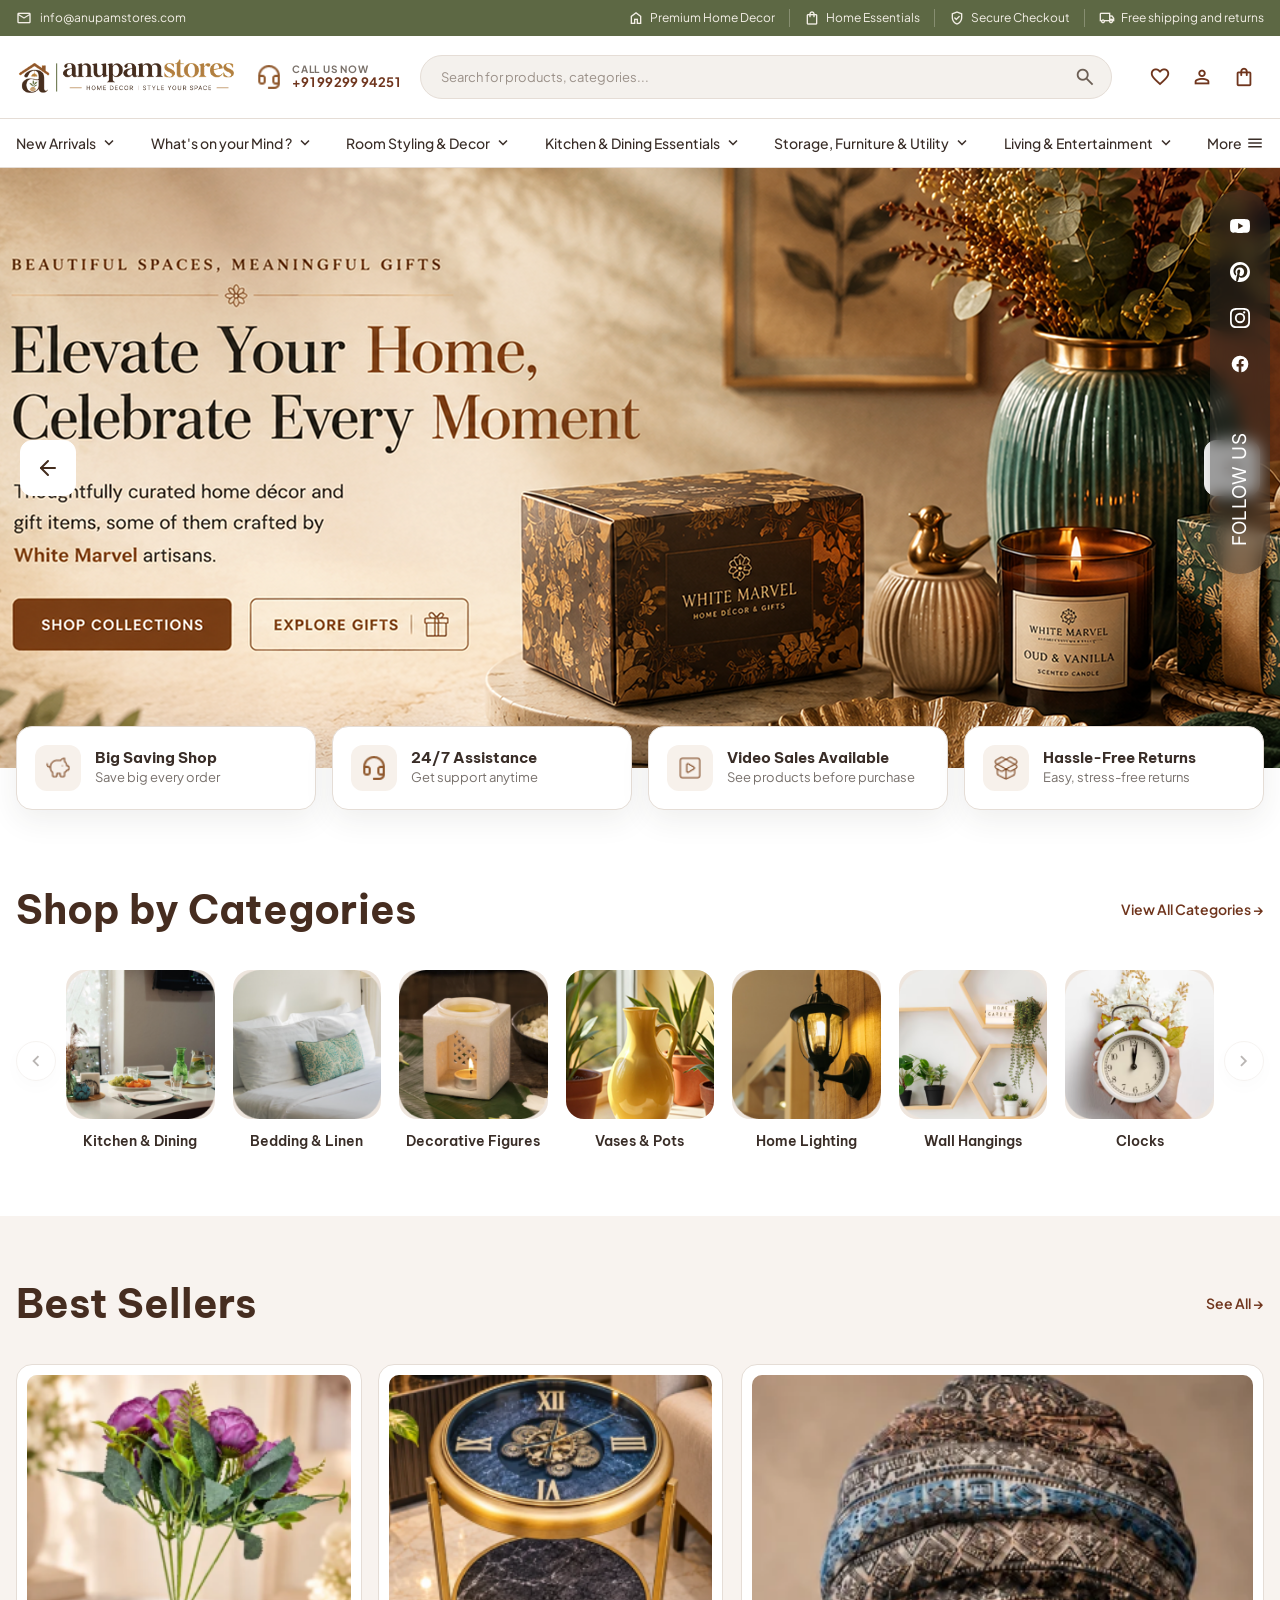
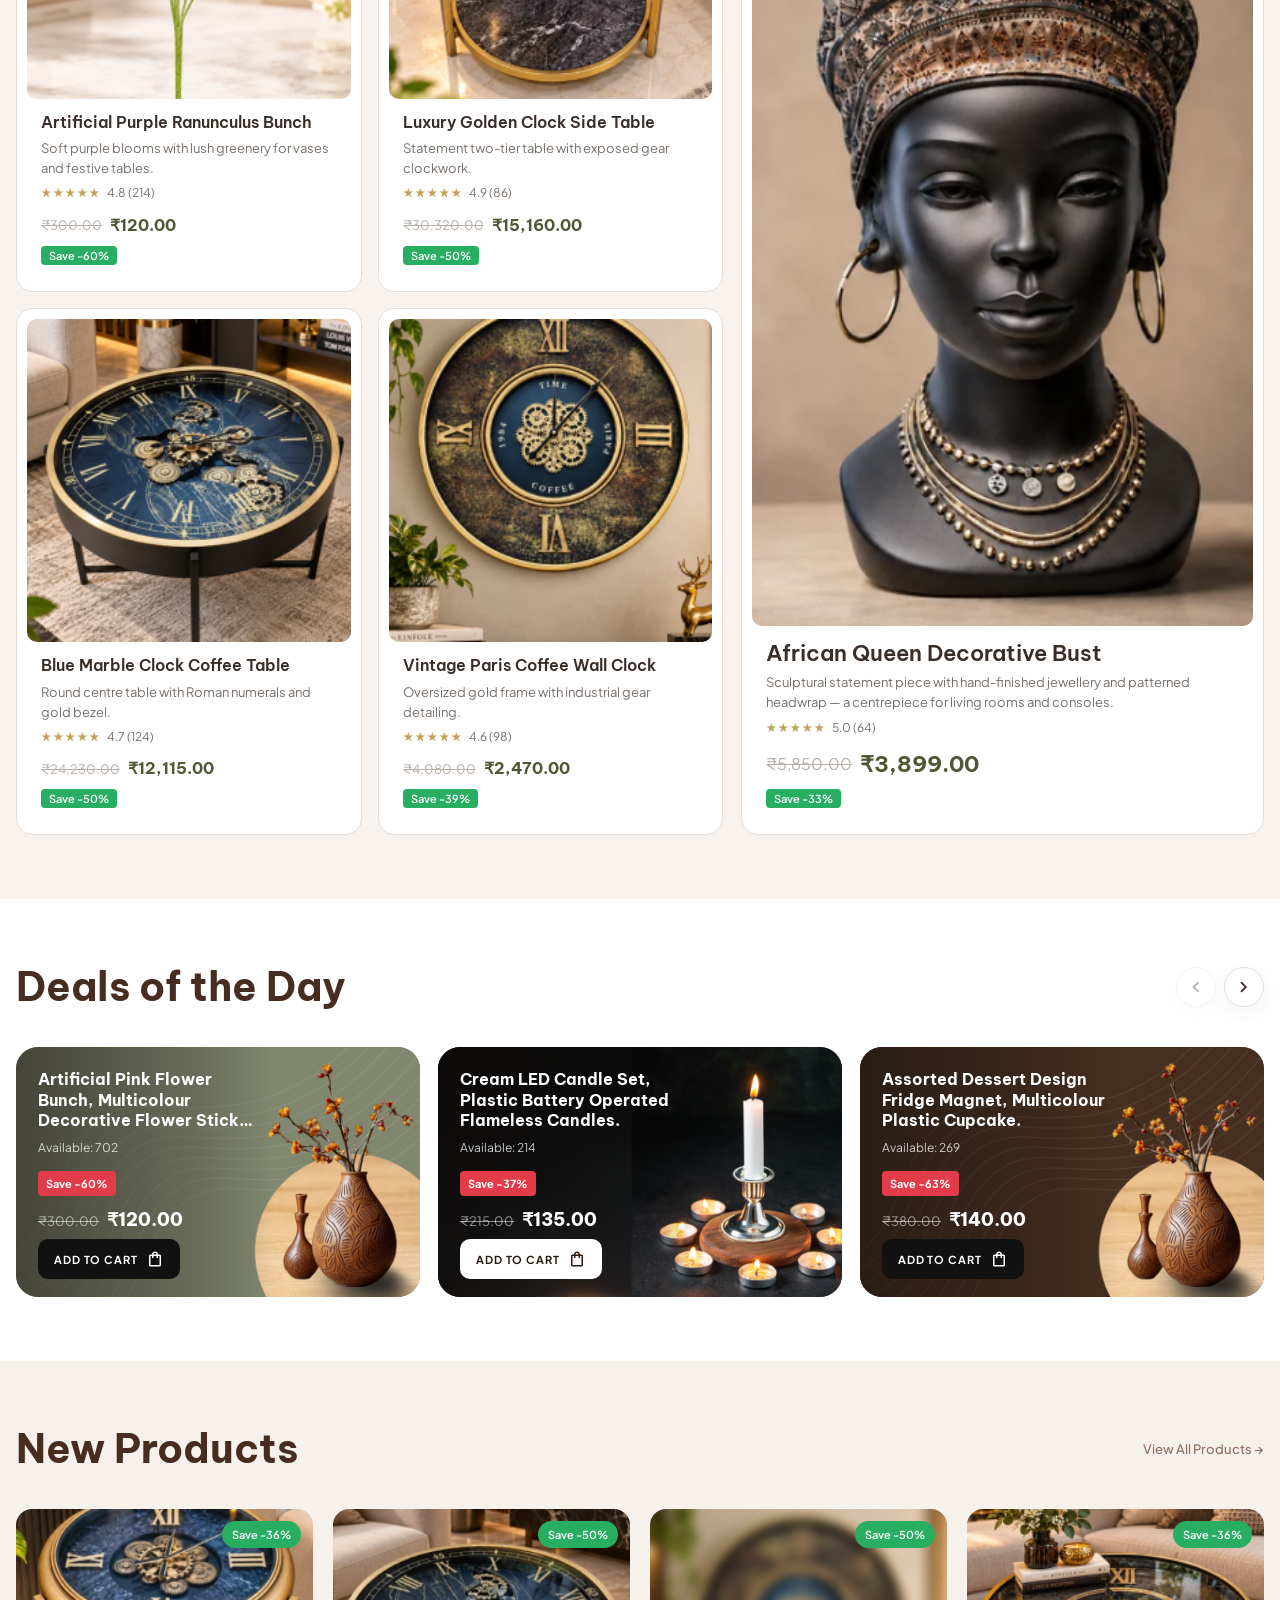
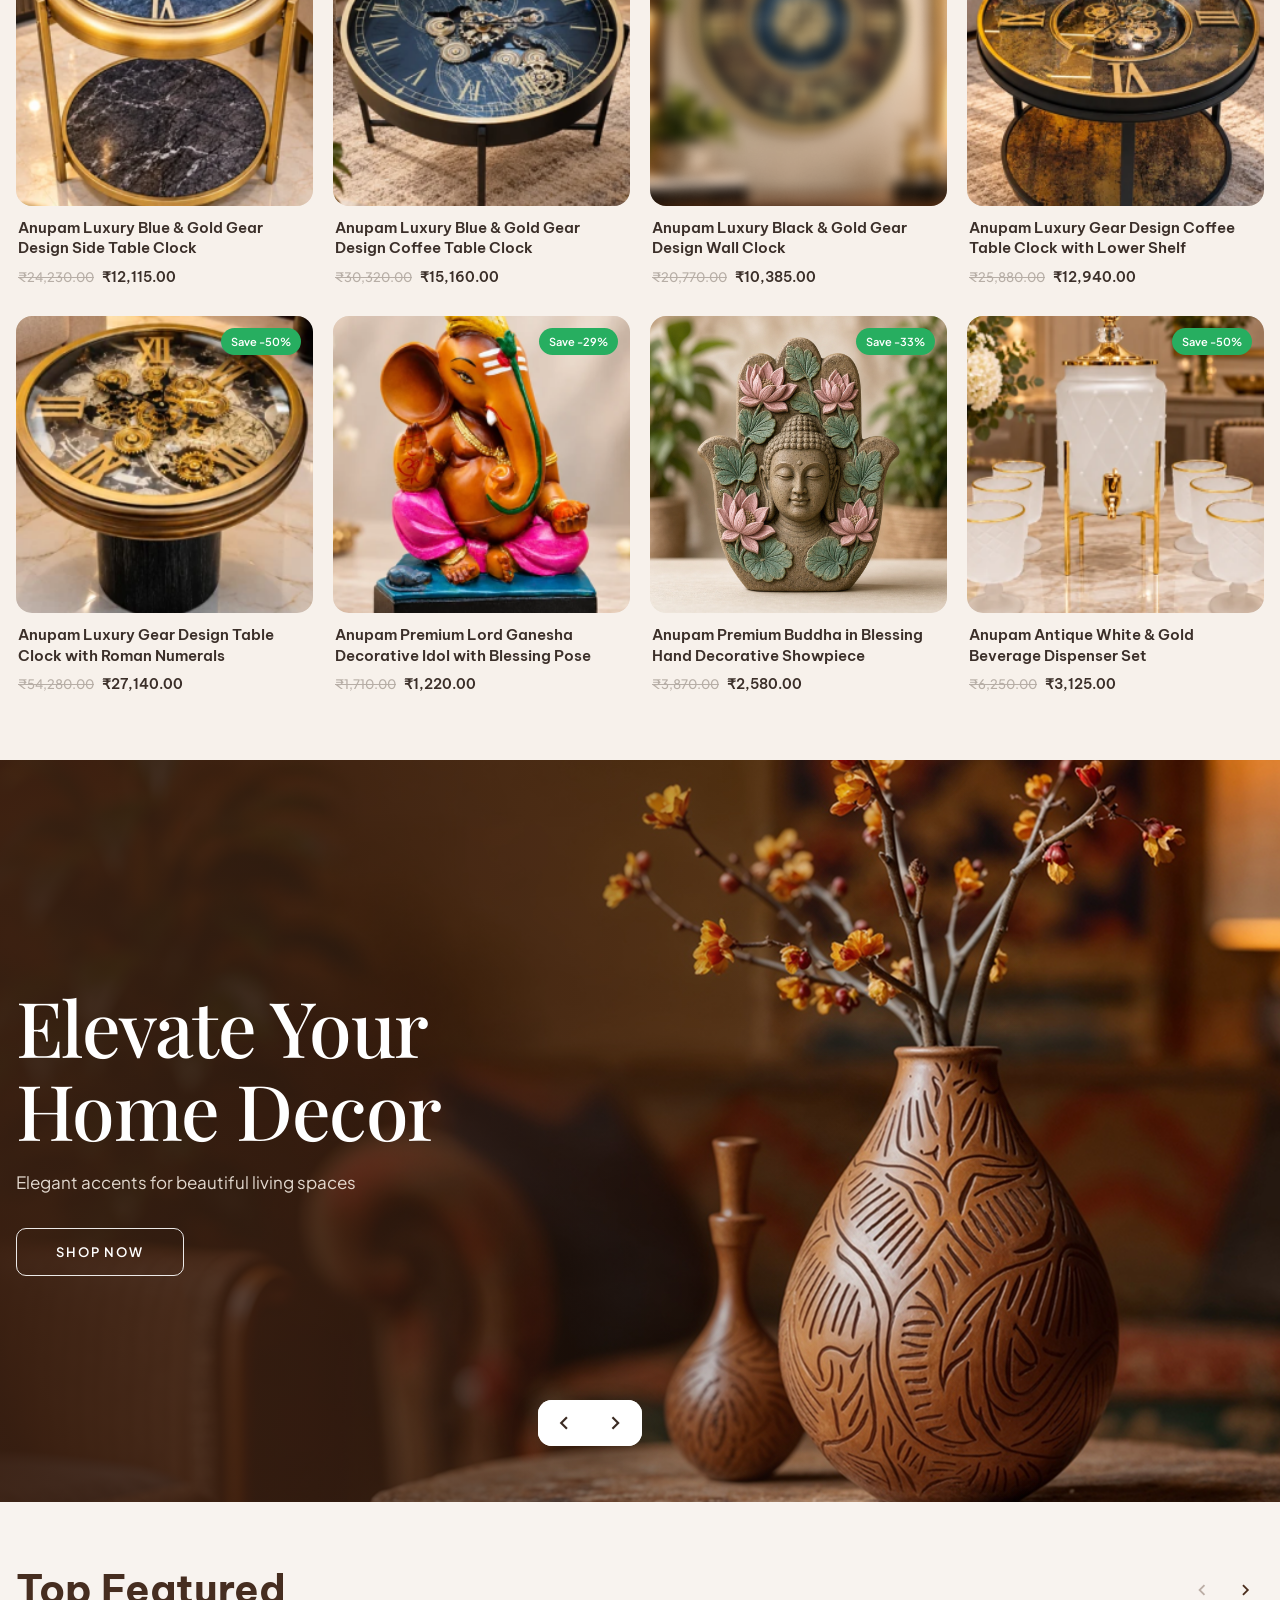
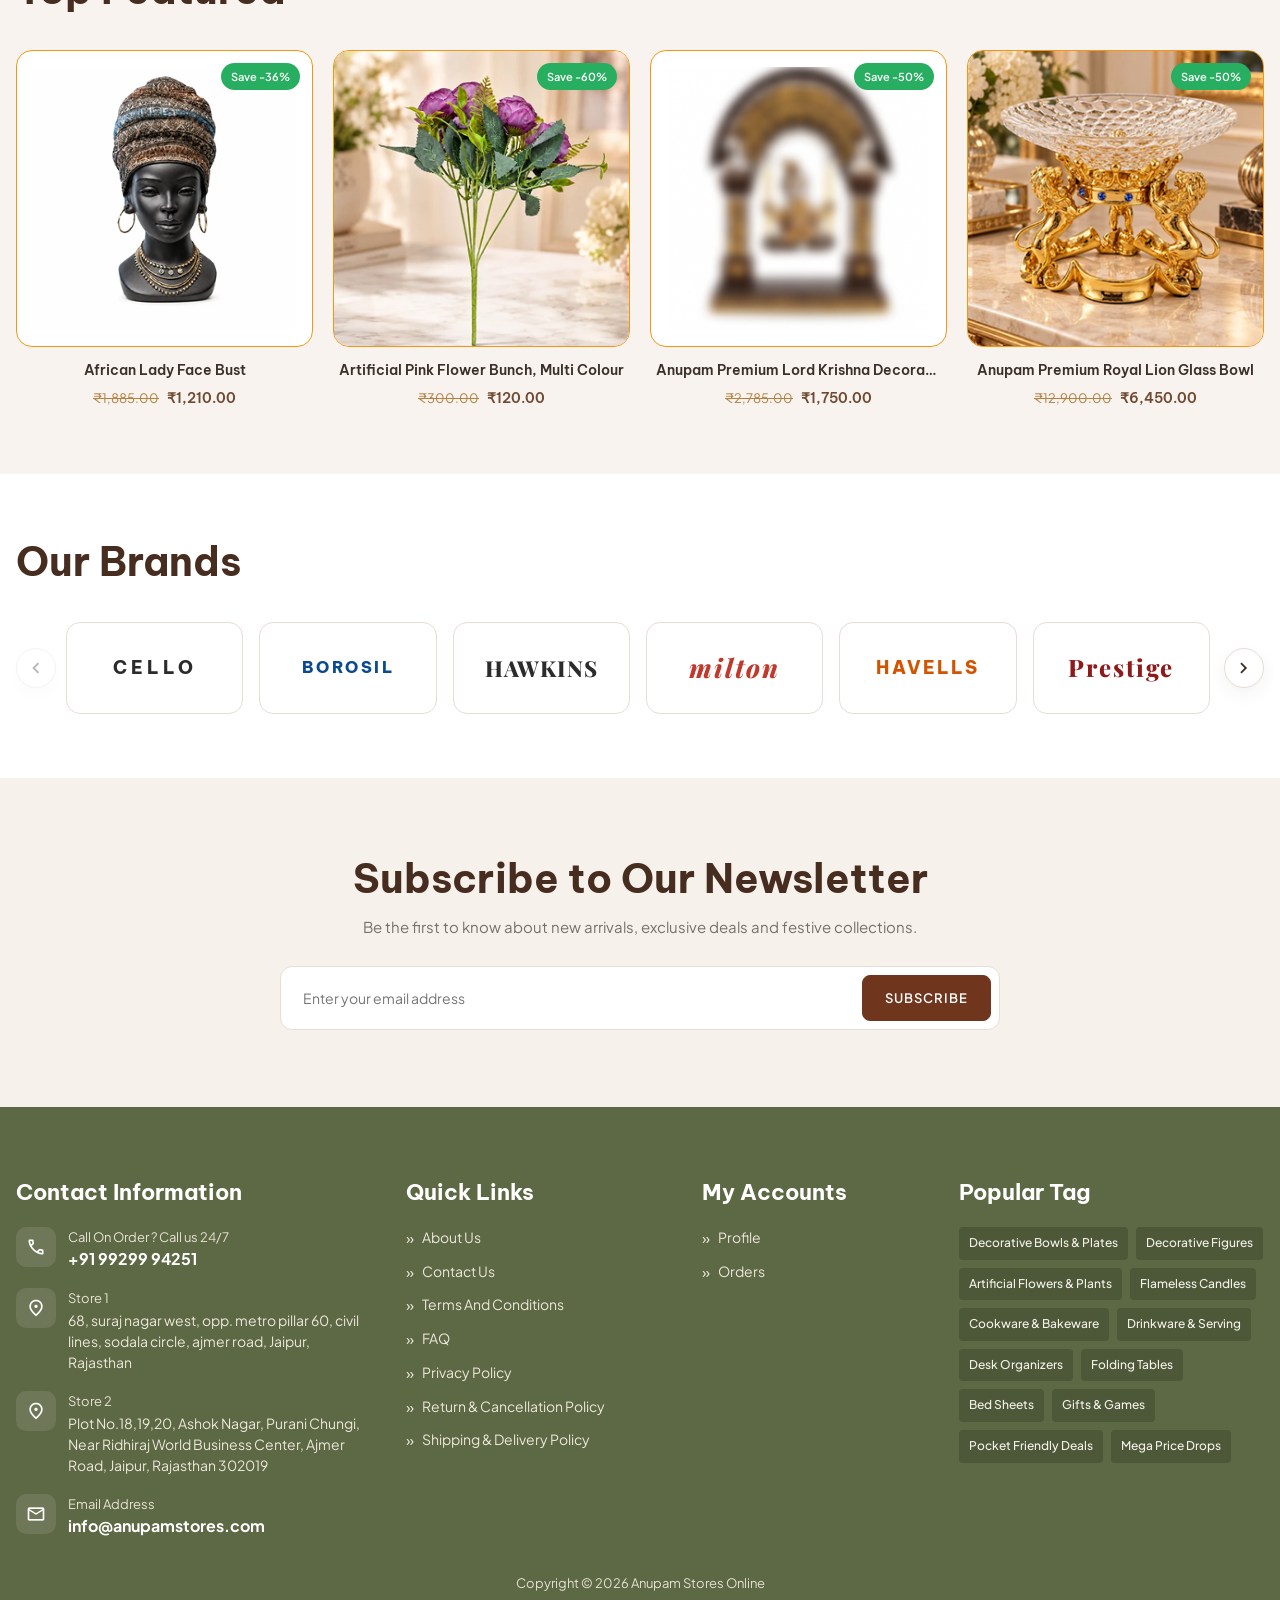
==== commit fc39ebdc: "updated files" ====
--- a/new_html/index.html
+++ b/new_html/index.html
@@ -5,7 +5,7 @@
     <meta name="viewport" content="width=device-width, initial-scale=1.0">
     <title>Anupam Stores | Home Decor · Style Your Space</title>
     <meta name="description" content="Thoughtfully curated home décor and gift items from Anupam Stores, Jaipur's household supermart since 1990.">
-    <link rel="icon" href="assets/images/Logo%20(2).png" type="image/png">
+    <link rel="icon" href="assets/images/favicon.png" type="image/png">
     <link rel="preconnect" href="https://fonts.googleapis.com">
     <link rel="preconnect" href="https://fonts.gstatic.com" crossorigin>
     <link href="https://fonts.googleapis.com/css2?family=Be+Vietnam+Pro:wght@400;500;600;700;800&family=Inter:wght@400;500;600;700&family=Playfair+Display:wght@400;500;600;700&family=Plus+Jakarta+Sans:wght@400;500;600;700;800&display=swap" rel="stylesheet">
@@ -13,256 +13,8 @@
     <link rel="stylesheet" href="css/style.css">
 </head>
 <body>
-    <header class="site-header" id="site-header">
-        <div class="announcement" role="region" aria-label="Store highlights">
-            <div class="container announcement-inner">
-                <a class="announcement-mail" href="mailto:info@anupamstores.com">
-                    <span class="material-symbols-outlined" aria-hidden="true">mail</span>
-                    info@anupamstores.com
-                </a>
-                <ul class="announcement-highlights">
-                    <li>
-                        <span class="material-symbols-outlined" aria-hidden="true">home</span>
-                        Premium Home Decor
-                    </li>
-                    <li>
-                        <span class="material-symbols-outlined" aria-hidden="true">shopping_bag</span>
-                        Home Essentials
-                    </li>
-                    <li>
-                        <span class="material-symbols-outlined" aria-hidden="true">verified_user</span>
-                        Secure Checkout
-                    </li>
-                    <li>
-                        <span class="material-symbols-outlined" aria-hidden="true">local_shipping</span>
-                        Free shipping and returns
-                    </li>
-                </ul>
-            </div>
-        </div>
-
-        <div class="header-main">
-            <div class="container header-inner">
-                <a class="logo" href="index.html" aria-label="Anupam Stores home">
-                    <img src="assets/images/Logo%20(2).png" alt="Anupam Stores — Home Decor | Style Your Space" width="220" height="52">
-                </a>
-
-                <a class="header-call" href="tel:+919929994251">
-                    <img src="assets/images/headset.png" alt="" width="28" height="28">
-                    <span>
-                        <small>Call us now</small>
-                        <strong>+91 99299 94251</strong>
-                    </span>
-                </a>
-
-                <form class="header-search" role="search" action="#" method="get">
-                    <label class="sr-only" for="site-search">Search products</label>
-                    <input id="site-search" type="search" name="q" placeholder="Search for products, categories...">
-                    <button type="submit" aria-label="Search">
-                        <span class="material-symbols-outlined" aria-hidden="true">search</span>
-                    </button>
-                </form>
-
-                <div class="header-tools">
-                    <button class="icon-btn search-toggle" type="button" aria-label="Search" aria-expanded="false">
-                        <span class="material-symbols-outlined" aria-hidden="true">search</span>
-                    </button>
-                    <a class="icon-btn" href="#wishlist" aria-label="Wishlist">
-                        <span class="material-symbols-outlined" aria-hidden="true">favorite</span>
-                        <span class="count-badge" data-wishlist-count>0</span>
-                    </a>
-                    <a class="icon-btn" href="#account" aria-label="Account">
-                        <span class="material-symbols-outlined" aria-hidden="true">person</span>
-                    </a>
-                    <a class="icon-btn" href="#cart" aria-label="Cart">
-                        <span class="material-symbols-outlined" aria-hidden="true">shopping_bag</span>
-                        <span class="count-badge" data-cart-count>0</span>
-                    </a>
-                    <button class="icon-btn menu-toggle" type="button" aria-label="Open menu" aria-controls="mobile-drawer" aria-expanded="false">
-                        <span class="material-symbols-outlined" aria-hidden="true">menu</span>
-                    </button>
-                </div>
-            </div>
-        </div>
-
-        <nav class="secondary-nav" aria-label="Departments">
-            <div class="container">
-                <div class="secondary-scroller">
-                <ul class="secondary-track">
-                    <li class="has-sub">
-                        <a href="#new-products" aria-haspopup="true">New Arrivals <span class="material-symbols-outlined" aria-hidden="true">keyboard_arrow_down</span></a>
-                        <ul class="dropdown">
-                            <li><a href="#new-products">New Products</a></li>
-                            <li><a href="#bestsellers">Best Sellers</a></li>
-                            <li><a href="#featured">Top Featured</a></li>
-                            <li><a href="#deals">Deals of the Day</a></li>
-                        </ul>
-                    </li>
-                    <li class="has-mega">
-                        <a href="#categories" aria-haspopup="true">What's on your Mind ? <span class="material-symbols-outlined" aria-hidden="true">keyboard_arrow_down</span></a>
-                        <div class="mega-menu" role="region" aria-label="Shop by category">
-                            <div class="container mega-inner mega-inner--tiles">
-                                <a class="mega-tile" href="#categories">
-                                    <img src="assets/images/cat-1.png" alt="" width="120" height="120">
-                                    <span>Kitchen &amp; Dining</span>
-                                </a>
-                                <a class="mega-tile" href="#categories">
-                                    <img src="assets/images/cat-2.png" alt="" width="120" height="120">
-                                    <span>Bedding &amp; Linen</span>
-                                </a>
-                                <a class="mega-tile" href="#categories">
-                                    <img src="assets/images/cat-3.png" alt="" width="120" height="120">
-                                    <span>Decorative Figures</span>
-                                </a>
-                                <a class="mega-tile" href="#categories">
-                                    <img src="assets/images/cat-7.png" alt="" width="120" height="120">
-                                    <span>Vases &amp; Pots</span>
-                                </a>
-                                <a class="mega-tile" href="#categories">
-                                    <img src="assets/images/cat-4.png" alt="" width="120" height="120">
-                                    <span>Home Lighting</span>
-                                </a>
-                                <a class="mega-tile" href="#categories">
-                                    <img src="assets/images/cat-5.png" alt="" width="120" height="120">
-                                    <span>Wall Hangings</span>
-                                </a>
-                                <a class="mega-tile" href="#categories">
-                                    <img src="assets/images/cat-6.png" alt="" width="120" height="120">
-                                    <span>Clocks</span>
-                                </a>
-                            </div>
-                        </div>
-                    </li>
-                    <li class="has-mega">
-                        <a href="#categories" aria-haspopup="true">Room Styling &amp; Decor <span class="material-symbols-outlined" aria-hidden="true">keyboard_arrow_down</span></a>
-                        <div class="mega-menu" role="region" aria-label="Room styling and decor">
-                            <div class="container mega-inner mega-inner--cols">
-                                <div class="mega-col">
-                                    <h4>Decor Accents</h4>
-                                    <ul>
-                                        <li><a href="#categories">Decorative Figures</a></li>
-                                        <li><a href="#categories">Vases &amp; Pots</a></li>
-                                        <li><a href="#categories">Wall Hangings</a></li>
-                                        <li><a href="#categories">Artificial Flowers &amp; Plants</a></li>
-                                        <li><a href="#categories">Flameless Candles</a></li>
-                                    </ul>
-                                </div>
-                                <div class="mega-col">
-                                    <h4>Lighting &amp; Time</h4>
-                                    <ul>
-                                        <li><a href="#categories">Home Lighting</a></li>
-                                        <li><a href="#categories">Clocks</a></li>
-                                        <li><a href="#categories">Decorative Bowls &amp; Plates</a></li>
-                                    </ul>
-                                </div>
-                                <div class="mega-col">
-                                    <h4>Shop Highlights</h4>
-                                    <ul>
-                                        <li><a href="#new-products">New Arrivals</a></li>
-                                        <li><a href="#bestsellers">Best Sellers</a></li>
-                                        <li><a href="#featured">Top Featured</a></li>
-                                        <li><a href="#gifting">Gifting</a></li>
-                                    </ul>
-                                </div>
-                                <a class="mega-promo" href="#new-products">
-                                    <img src="assets/images/cat-3.png" alt="Decorative figures" width="280" height="220">
-                                    <span>Shop New Arrivals →</span>
-                                </a>
-                            </div>
-                        </div>
-                    </li>
-                    <li class="has-mega">
-                        <a href="#categories" aria-haspopup="true">Kitchen &amp; Dining Essentials <span class="material-symbols-outlined" aria-hidden="true">keyboard_arrow_down</span></a>
-                        <div class="mega-menu" role="region" aria-label="Kitchen and dining">
-                            <div class="container mega-inner mega-inner--cols mega-inner--cols-2">
-                                <div class="mega-col">
-                                    <h4>Cook &amp; Serve</h4>
-                                    <ul>
-                                        <li><a href="#categories">Kitchen &amp; Dining</a></li>
-                                        <li><a href="#categories">Cookware &amp; Bakeware</a></li>
-                                        <li><a href="#categories">Drinkware &amp; Serving</a></li>
-                                        <li><a href="#categories">Decorative Bowls &amp; Plates</a></li>
-                                    </ul>
-                                </div>
-                                <div class="mega-col">
-                                    <h4>Table Essentials</h4>
-                                    <ul>
-                                        <li><a href="#deals">Pocket Friendly Deals</a></li>
-                                        <li><a href="#deals">Mega Price Drops</a></li>
-                                        <li><a href="#bestsellers">Best Sellers</a></li>
-                                    </ul>
-                                </div>
-                                <a class="mega-promo" href="#categories">
-                                    <img src="assets/images/cat-1.png" alt="Kitchen and dining" width="280" height="220">
-                                    <span>Shop Kitchen &amp; Dining →</span>
-                                </a>
-                            </div>
-                        </div>
-                    </li>
-                    <li class="has-sub">
-                        <a href="#categories" aria-haspopup="true">Storage, Furniture &amp; Utility <span class="material-symbols-outlined" aria-hidden="true">keyboard_arrow_down</span></a>
-                        <ul class="dropdown">
-                            <li><a href="#categories">Desk Organizers</a></li>
-                            <li><a href="#categories">Folding Tables</a></li>
-                            <li><a href="#categories">Storage &amp; Utility</a></li>
-                            <li><a href="#bestsellers">Furniture Best Sellers</a></li>
-                        </ul>
-                    </li>
-                    <li class="has-sub">
-                        <a href="#categories" aria-haspopup="true">Living &amp; Entertainment <span class="material-symbols-outlined" aria-hidden="true">keyboard_arrow_down</span></a>
-                        <ul class="dropdown">
-                            <li><a href="#categories">Bedding &amp; Linen</a></li>
-                            <li><a href="#categories">Bed Sheets</a></li>
-                            <li><a href="#categories">Gifts &amp; Games</a></li>
-                            <li><a href="#featured">Living Highlights</a></li>
-                        </ul>
-                    </li>
-                    <li class="has-sub has-sub--right">
-                        <a href="#more" aria-haspopup="true">More <span class="material-symbols-outlined" aria-hidden="true">menu</span></a>
-                        <ul class="dropdown">
-                            <li><a href="#deals">Deals of the Day</a></li>
-                            <li><a href="#featured">Top Featured</a></li>
-                            <li><a href="#brands">Our Brands</a></li>
-                            <li><a href="#newsletter">Newsletter</a></li>
-                            <li><a href="#footer">Contact Us</a></li>
-                            <li><a href="#footer">FAQ</a></li>
-                        </ul>
-                    </li>
-                </ul>
-                </div>
-            </div>
-        </nav>
-    </header>
-
-    <div class="drawer-overlay" data-drawer-close hidden></div>
-    <aside class="mobile-drawer" id="mobile-drawer" aria-hidden="true">
-        <div class="drawer-head">
-            <a class="logo" href="index.html">
-                <img src="assets/images/Logo%20(2).png" alt="Anupam Stores" width="180" height="42">
-            </a>
-            <button class="icon-btn" type="button" data-drawer-close aria-label="Close menu">
-                <span class="material-symbols-outlined" aria-hidden="true">close</span>
-            </button>
-        </div>
-        <nav aria-label="Mobile">
-            <ul>
-                <li><a href="index.html">Home</a></li>
-                <li><a href="#new-products">New Arrivals</a></li>
-                <li><a href="#categories">Shop by Categories</a></li>
-                <li><a href="#categories">Room Styling &amp; Decor</a></li>
-                <li><a href="#categories">Kitchen &amp; Dining</a></li>
-                <li><a href="#categories">Storage, Furniture &amp; Utility</a></li>
-                <li><a href="#categories">Living &amp; Entertainment</a></li>
-                <li><a href="#bestsellers">Best Sellers</a></li>
-                <li><a href="#deals">Deals of the Day</a></li>
-                <li><a href="#new-products">New Products</a></li>
-                <li><a href="#featured">Top Featured</a></li>
-                <li><a href="#brands">Our Brands</a></li>
-                <li><a href="#gifting">Gifting</a></li>
-                <li><a href="#footer">Contact</a></li>
-            </ul>
-        </nav>
-    </aside>
+    <div data-component="header"></div>
+    <div data-component="mobile-drawer"></div>
 
     <main>
         <section class="hero" aria-label="Featured collections">
@@ -403,7 +155,6 @@
                                 <img src="assets/images/best-seller-1.png" alt="Artificial purple ranunculus flower bunch" width="400" height="400" loading="lazy">
                                 <div class="product-actions">
                                     <button type="button" class="action-btn" data-wishlist aria-label="Add to wishlist"><span class="material-symbols-outlined" aria-hidden="true">favorite</span></button>
-                                    <button type="button" class="action-btn" data-compare aria-label="Compare"><span class="material-symbols-outlined" aria-hidden="true">compare_arrows</span></button>
                                     <button type="button" class="action-btn" data-quickview aria-label="Quick view"><span class="material-symbols-outlined" aria-hidden="true">visibility</span></button>
                                     <button type="button" class="action-btn" data-add-cart aria-label="Add to cart"><span class="material-symbols-outlined" aria-hidden="true">shopping_bag</span></button>
                                 </div>
@@ -429,7 +180,6 @@
                                 <img src="assets/images/best-seller-2.png" alt="Gold two-tier clock side table with blue marble face" width="400" height="400" loading="lazy">
                                 <div class="product-actions">
                                     <button type="button" class="action-btn" data-wishlist aria-label="Add to wishlist"><span class="material-symbols-outlined" aria-hidden="true">favorite</span></button>
-                                    <button type="button" class="action-btn" data-compare aria-label="Compare"><span class="material-symbols-outlined" aria-hidden="true">compare_arrows</span></button>
                                     <button type="button" class="action-btn" data-quickview aria-label="Quick view"><span class="material-symbols-outlined" aria-hidden="true">visibility</span></button>
                                     <button type="button" class="action-btn" data-add-cart aria-label="Add to cart"><span class="material-symbols-outlined" aria-hidden="true">shopping_bag</span></button>
                                 </div>
@@ -455,7 +205,6 @@
                                 <img src="assets/images/best-seller-3.png" alt="Round blue marble clock coffee table with gold rim" width="400" height="400" loading="lazy">
                                 <div class="product-actions">
                                     <button type="button" class="action-btn" data-wishlist aria-label="Add to wishlist"><span class="material-symbols-outlined" aria-hidden="true">favorite</span></button>
-                                    <button type="button" class="action-btn" data-compare aria-label="Compare"><span class="material-symbols-outlined" aria-hidden="true">compare_arrows</span></button>
                                     <button type="button" class="action-btn" data-quickview aria-label="Quick view"><span class="material-symbols-outlined" aria-hidden="true">visibility</span></button>
                                     <button type="button" class="action-btn" data-add-cart aria-label="Add to cart"><span class="material-symbols-outlined" aria-hidden="true">shopping_bag</span></button>
                                 </div>
@@ -481,7 +230,6 @@
                                 <img src="assets/images/best-seller-4.png" alt="Large vintage gold wall clock with Paris coffee motif" width="400" height="400" loading="lazy">
                                 <div class="product-actions">
                                     <button type="button" class="action-btn" data-wishlist aria-label="Add to wishlist"><span class="material-symbols-outlined" aria-hidden="true">favorite</span></button>
-                                    <button type="button" class="action-btn" data-compare aria-label="Compare"><span class="material-symbols-outlined" aria-hidden="true">compare_arrows</span></button>
                                     <button type="button" class="action-btn" data-quickview aria-label="Quick view"><span class="material-symbols-outlined" aria-hidden="true">visibility</span></button>
                                     <button type="button" class="action-btn" data-add-cart aria-label="Add to cart"><span class="material-symbols-outlined" aria-hidden="true">shopping_bag</span></button>
                                 </div>
@@ -508,7 +256,6 @@
                             <img src="assets/images/best-seller-5.png" alt="Decorative bust with patterned headwrap, gold hoops and layered necklaces" width="640" height="720" loading="lazy">
                             <div class="product-actions">
                                 <button type="button" class="action-btn" data-wishlist aria-label="Add to wishlist"><span class="material-symbols-outlined" aria-hidden="true">favorite</span></button>
-                                <button type="button" class="action-btn" data-compare aria-label="Compare"><span class="material-symbols-outlined" aria-hidden="true">compare_arrows</span></button>
                                 <button type="button" class="action-btn" data-quickview aria-label="Quick view"><span class="material-symbols-outlined" aria-hidden="true">visibility</span></button>
                                 <button type="button" class="action-btn" data-add-cart aria-label="Add to cart"><span class="material-symbols-outlined" aria-hidden="true">shopping_bag</span></button>
                             </div>
@@ -635,7 +382,7 @@
             <div class="container">
                 <div class="section-head">
                     <h2 class="section-title">New Products</h2>
-                    <a class="section-link" href="#new-products">View All Products <span aria-hidden="true">→</span></a>
+                    <a class="section-link" href="collections/new-arrivals.html">View All Products <span aria-hidden="true">→</span></a>
                 </div>
                 <div class="product-grid">
                     <article class="product-card" data-product data-name="Anupam Luxury Blue & Gold Gear Design Side Table Clock" data-price="12115" data-image="assets/images/prod-1.png">
@@ -645,7 +392,7 @@
                             </div>
                             <span class="badge-sale">Save -36%</span>
                             <button type="button" class="product-hover-cta" data-add-cart>
-                                Subscribe <span aria-hidden="true">→</span>
+                                Add to Cart <span aria-hidden="true">→</span>
                             </button>
                         </div>
                         <div class="product-body">
@@ -654,7 +401,7 @@
                                 <span class="price-was">₹24,230.00</span>
                                 <span class="price-sale">₹12,115.00</span>
                             </div>
-                            <button type="button" class="btn btn-cart-mobile" data-add-cart>Subscribe <span aria-hidden="true">→</span></button>
+                            <button type="button" class="btn btn-cart-mobile" data-add-cart>Add to Cart</button>
                         </div>
                     </article>
 
@@ -665,7 +412,7 @@
                             </div>
                             <span class="badge-sale">Save -50%</span>
                             <button type="button" class="product-hover-cta" data-add-cart>
-                                Subscribe <span aria-hidden="true">→</span>
+                                Add to Cart <span aria-hidden="true">→</span>
                             </button>
                         </div>
                         <div class="product-body">
@@ -674,7 +421,7 @@
                                 <span class="price-was">₹30,320.00</span>
                                 <span class="price-sale">₹15,160.00</span>
                             </div>
-                            <button type="button" class="btn btn-cart-mobile" data-add-cart>Subscribe <span aria-hidden="true">→</span></button>
+                            <button type="button" class="btn btn-cart-mobile" data-add-cart>Add to Cart</button>
                         </div>
                     </article>
 
@@ -685,7 +432,7 @@
                             </div>
                             <span class="badge-sale">Save -50%</span>
                             <button type="button" class="product-hover-cta" data-add-cart>
-                                Subscribe <span aria-hidden="true">→</span>
+                                Add to Cart <span aria-hidden="true">→</span>
                             </button>
                         </div>
                         <div class="product-body">
@@ -694,7 +441,7 @@
                                 <span class="price-was">₹20,770.00</span>
                                 <span class="price-sale">₹10,385.00</span>
                             </div>
-                            <button type="button" class="btn btn-cart-mobile" data-add-cart>Subscribe <span aria-hidden="true">→</span></button>
+                            <button type="button" class="btn btn-cart-mobile" data-add-cart>Add to Cart</button>
                         </div>
                     </article>
 
@@ -705,7 +452,7 @@
                             </div>
                             <span class="badge-sale">Save -36%</span>
                             <button type="button" class="product-hover-cta" data-add-cart>
-                                Subscribe <span aria-hidden="true">→</span>
+                                Add to Cart <span aria-hidden="true">→</span>
                             </button>
                         </div>
                         <div class="product-body">
@@ -714,7 +461,7 @@
                                 <span class="price-was">₹25,880.00</span>
                                 <span class="price-sale">₹12,940.00</span>
                             </div>
-                            <button type="button" class="btn btn-cart-mobile" data-add-cart>Subscribe <span aria-hidden="true">→</span></button>
+                            <button type="button" class="btn btn-cart-mobile" data-add-cart>Add to Cart</button>
                         </div>
                     </article>
 
@@ -725,7 +472,7 @@
                             </div>
                             <span class="badge-sale">Save -50%</span>
                             <button type="button" class="product-hover-cta" data-add-cart>
-                                Subscribe <span aria-hidden="true">→</span>
+                                Add to Cart <span aria-hidden="true">→</span>
                             </button>
                         </div>
                         <div class="product-body">
@@ -734,7 +481,7 @@
                                 <span class="price-was">₹54,280.00</span>
                                 <span class="price-sale">₹27,140.00</span>
                             </div>
-                            <button type="button" class="btn btn-cart-mobile" data-add-cart>Subscribe <span aria-hidden="true">→</span></button>
+                            <button type="button" class="btn btn-cart-mobile" data-add-cart>Add to Cart</button>
                         </div>
                     </article>
 
@@ -745,7 +492,7 @@
                             </div>
                             <span class="badge-sale">Save -29%</span>
                             <button type="button" class="product-hover-cta" data-add-cart>
-                                Subscribe <span aria-hidden="true">→</span>
+                                Add to Cart <span aria-hidden="true">→</span>
                             </button>
                         </div>
                         <div class="product-body">
@@ -754,7 +501,7 @@
                                 <span class="price-was">₹1,710.00</span>
                                 <span class="price-sale">₹1,220.00</span>
                             </div>
-                            <button type="button" class="btn btn-cart-mobile" data-add-cart>Subscribe <span aria-hidden="true">→</span></button>
+                            <button type="button" class="btn btn-cart-mobile" data-add-cart>Add to Cart</button>
                         </div>
                     </article>
 
@@ -765,7 +512,7 @@
                             </div>
                             <span class="badge-sale">Save -33%</span>
                             <button type="button" class="product-hover-cta" data-add-cart>
-                                Subscribe <span aria-hidden="true">→</span>
+                                Add to Cart <span aria-hidden="true">→</span>
                             </button>
                         </div>
                         <div class="product-body">
@@ -774,7 +521,7 @@
                                 <span class="price-was">₹3,870.00</span>
                                 <span class="price-sale">₹2,580.00</span>
                             </div>
-                            <button type="button" class="btn btn-cart-mobile" data-add-cart>Subscribe <span aria-hidden="true">→</span></button>
+                            <button type="button" class="btn btn-cart-mobile" data-add-cart>Add to Cart</button>
                         </div>
                     </article>
 
@@ -785,7 +532,7 @@
                             </div>
                             <span class="badge-sale">Save -50%</span>
                             <button type="button" class="product-hover-cta" data-add-cart>
-                                Subscribe <span aria-hidden="true">→</span>
+                                Add to Cart <span aria-hidden="true">→</span>
                             </button>
                         </div>
                         <div class="product-body">
@@ -794,41 +541,14 @@
                                 <span class="price-was">₹6,250.00</span>
                                 <span class="price-sale">₹3,125.00</span>
                             </div>
-                            <button type="button" class="btn btn-cart-mobile" data-add-cart>Subscribe <span aria-hidden="true">→</span></button>
+                            <button type="button" class="btn btn-cart-mobile" data-add-cart>Add to Cart</button>
                         </div>
                     </article>
                 </div>
             </div>
         </section>
 
-        <section class="promo-banner" id="gifting" aria-label="Home decor promotion" data-slider>
-            <div class="promo-track" data-slider-track>
-                <article class="promo-slide" data-slider-item>
-                    <img class="promo-slide-img" src="assets/images/2151928981%201.png" alt="Carved terracotta vases with flowering branches on a wooden table" width="1920" height="742">
-                    <div class="container promo-copy">
-                        <h2 class="promo-title">Elevate Your<br>Home Decor</h2>
-                        <p>Elegant accents for beautiful living spaces</p>
-                        <a class="btn btn-promo" href="#categories">Shop Now</a>
-                    </div>
-                </article>
-                <article class="promo-slide" data-slider-item>
-                    <img class="promo-slide-img promo-slide-img--vase" src="assets/images/2151928981%201.png" alt="Warm interior styled with handcrafted terracotta vases" width="1920" height="742">
-                    <div class="container promo-copy">
-                        <h2 class="promo-title">Style Every<br>Living Space</h2>
-                        <p>Handcrafted pieces that bring warmth into your home</p>
-                        <a class="btn btn-promo" href="#new-products">Shop Now</a>
-                    </div>
-                </article>
-            </div>
-            <div class="promo-nav">
-                <button type="button" class="promo-arrow prev" data-slider-prev aria-label="Previous promo slide">
-                    <span class="material-symbols-outlined" aria-hidden="true">chevron_left</span>
-                </button>
-                <button type="button" class="promo-arrow next" data-slider-next aria-label="Next promo slide">
-                    <span class="material-symbols-outlined" aria-hidden="true">chevron_right</span>
-                </button>
-            </div>
-        </section>
+        <div data-component="promo-banner"></div>
 
         <section class="section featured" id="featured">
             <div class="container">
@@ -948,171 +668,15 @@
             </div>
         </section>
 
-        <section class="section brands" id="brands">
-            <div class="container">
-                <div class="section-head">
-                    <h2 class="section-title">Our Brands</h2>
-                </div>
-                <div class="slider-wrapper brand-slider" data-slider>
-                    <button class="slider-btn prev" type="button" data-slider-prev aria-label="Previous brands">
-                        <span class="material-symbols-outlined" aria-hidden="true">chevron_left</span>
-                    </button>
-                    <div class="slider-track brand-track" data-slider-track>
-                        <article class="brand-card" data-slider-item aria-label="Cello">
-                            <span class="brand-mark brand-cello">CELLO</span>
-                        </article>
-                        <article class="brand-card" data-slider-item aria-label="Borosil">
-                            <span class="brand-mark brand-borosil">BOROSIL</span>
-                        </article>
-                        <article class="brand-card" data-slider-item aria-label="Hawkins">
-                            <span class="brand-mark brand-hawkins">HAWKINS</span>
-                        </article>
-                        <article class="brand-card" data-slider-item aria-label="Milton">
-                            <span class="brand-mark brand-milton">milton</span>
-                        </article>
-                        <article class="brand-card" data-slider-item aria-label="Havells">
-                            <span class="brand-mark brand-havells">HAVELLS</span>
-                        </article>
-                        <article class="brand-card" data-slider-item aria-label="Prestige">
-                            <span class="brand-mark brand-prestige">Prestige</span>
-                        </article>
-                        <article class="brand-card" data-slider-item aria-label="Pigeon">
-                            <span class="brand-mark brand-pigeon">Pigeon</span>
-                        </article>
-                        <article class="brand-card" data-slider-item aria-label="Bajaj">
-                            <span class="brand-mark brand-bajaj">BAJAJ</span>
-                        </article>
-                    </div>
-                    <button class="slider-btn next" type="button" data-slider-next aria-label="Next brands">
-                        <span class="material-symbols-outlined" aria-hidden="true">chevron_right</span>
-                    </button>
-                </div>
-            </div>
-        </section>
-
-        <section class="newsletter" id="newsletter">
-            <div class="container newsletter-inner">
-                <h2 class="section-title">Subscribe to Our Newsletter</h2>
-                <p>Be the first to know about new arrivals, exclusive deals and festive collections.</p>
-                <form class="newsletter-form" action="#" method="post">
-                    <label class="sr-only" for="newsletter-email">Email address</label>
-                    <input id="newsletter-email" type="email" name="email" placeholder="Enter your email address" required autocomplete="email">
-                    <button class="btn btn-solid" type="submit">Subscribe</button>
-                </form>
-            </div>
-        </section>
+        <div data-component="brands"></div>
+
+        <div data-component="newsletter"></div>
     </main>
 
-    <aside class="follow-rail" aria-label="Follow us">
-        <a class="follow-rail-icon" href="https://www.youtube.com/" target="_blank" rel="noopener noreferrer" aria-label="YouTube">
-            <svg viewBox="0 0 24 24" width="20" height="20" aria-hidden="true"><path fill="currentColor" d="M23.5 6.2a3 3 0 0 0-2.1-2.1C19.5 3.6 12 3.6 12 3.6s-7.5 0-9.4.5A3 3 0 0 0 .5 6.2 31.5 31.5 0 0 0 0 12a31.5 31.5 0 0 0 .5 5.8 3 3 0 0 0 2.1 2.1c1.9.5 9.4.5 9.4.5s7.5 0 9.4-.5a3 3 0 0 0 2.1-2.1A31.5 31.5 0 0 0 24 12a31.5 31.5 0 0 0-.5-5.8zM9.8 15.5v-7l6.2 3.5-6.2 3.5z"/></svg>
-        </a>
-        <a class="follow-rail-icon" href="https://www.pinterest.com/" target="_blank" rel="noopener noreferrer" aria-label="Pinterest">
-            <svg viewBox="0 0 24 24" width="20" height="20" aria-hidden="true"><path fill="currentColor" d="M12 0C5.4 0 0 5.4 0 12c0 5.1 3.2 9.4 7.6 11.2-.1-1-.2-2.4 0-3.4.2-.9 1.4-6 1.4-6s-.4-.7-.4-1.8c0-1.7 1-3 2.2-3 1 0 1.5.8 1.5 1.7 0 1-.7 2.6-1 4-.3 1.2.6 2.2 1.8 2.2 2.1 0 3.8-2.2 3.8-5.5 0-2.9-2.1-4.9-5-4.9-3.4 0-5.4 2.5-5.4 5.2 0 1 .4 2.1.9 2.7.1.1.1.2.1.3l-.3 1.3c0 .2-.2.3-.4.2-1.6-.7-2.6-3.1-2.6-5 0-4.1 3-7.8 8.6-7.8 4.5 0 8 3.2 8 7.5 0 4.5-2.8 8.1-6.7 8.1-1.3 0-2.5-.7-3-1.5l-.8 3.1c-.3 1.1-1.1 2.5-1.6 3.4A12 12 0 0 0 12 24c6.6 0 12-5.4 12-12S18.6 0 12 0z"/></svg>
-        </a>
-        <a class="follow-rail-icon" href="https://www.instagram.com/" target="_blank" rel="noopener noreferrer" aria-label="Instagram">
-            <svg viewBox="0 0 24 24" width="20" height="20" aria-hidden="true"><path fill="currentColor" d="M12 2.2c3.2 0 3.6 0 4.9.1 3.3.1 4.8 1.7 4.9 4.9.1 1.3.1 1.7.1 4.8s0 3.6-.1 4.9c-.1 3.2-1.7 4.8-4.9 4.9-1.3.1-1.7.1-4.9.1s-3.6 0-4.9-.1c-3.3-.1-4.8-1.7-4.9-4.9-.1-1.3-.1-1.7-.1-4.9s0-3.6.1-4.9C2.3 4 3.9 2.4 7.1 2.3 8.4 2.2 8.8 2.2 12 2.2m0-2.2C8.7 0 8.3 0 7 0 2.7.1.1 2.7 0 7 0 8.3 0 8.7 0 12s0 3.7.1 5c.1 4.3 2.7 6.9 7 7 1.3 0 1.7.1 4.9.1s3.7 0 5-.1c4.3-.1 6.9-2.7 7-7 .1-1.3.1-1.7.1-5s0-3.7-.1-5c-.1-4.3-2.7-6.9-7-7C15.7 0 15.3 0 12 0zm0 5.8A6.2 6.2 0 1 0 18.2 12 6.2 6.2 0 0 0 12 5.8zm0 10.2A4 4 0 1 1 16 12a4 4 0 0 1-4 4zm6.4-10.8a1.4 1.4 0 1 1-1.4-1.4 1.4 1.4 0 0 1 1.4 1.4z"/></svg>
-        </a>
-        <a class="follow-rail-icon" href="https://www.facebook.com/" target="_blank" rel="noopener noreferrer" aria-label="Facebook">
-            <svg viewBox="0 0 24 24" width="20" height="20" aria-hidden="true"><path fill="currentColor" d="M22 12a10 10 0 1 0-11.6 9.9v-7H7.9V12h2.5V9.8c0-2.5 1.5-3.9 3.8-3.9 1.1 0 2.2.2 2.2.2v2.4h-1.2c-1.2 0-1.6.8-1.6 1.5V12h2.8l-.4 2.9h-2.4v7A10 10 0 0 0 22 12z"/></svg>
-        </a>
-        <span class="follow-rail-label">Follow us</span>
-    </aside>
-
-    <footer class="site-footer" id="footer">
-        <div class="container footer-grid">
-            <section>
-                <h3>Contact Information</h3>
-                <ul class="footer-contact">
-                    <li>
-                        <span class="footer-icon material-symbols-outlined" aria-hidden="true">call</span>
-                        <div>
-                            <span class="footer-label">Call On Order ? Call us 24/7</span>
-                            <a class="footer-value" href="tel:+919929994251">+91 99299 94251</a>
-                        </div>
-                    </li>
-                    <li>
-                        <span class="footer-icon material-symbols-outlined" aria-hidden="true">location_on</span>
-                        <div>
-                            <span class="footer-label">Store 1</span>
-                            <address>68, suraj nagar west, opp. metro pillar 60, civil lines, sodala circle, ajmer road, Jaipur, Rajasthan</address>
-                        </div>
-                    </li>
-                    <li>
-                        <span class="footer-icon material-symbols-outlined" aria-hidden="true">location_on</span>
-                        <div>
-                            <span class="footer-label">Store 2</span>
-                            <address>Plot No.18,19,20, Ashok Nagar, Purani Chungi, Near Ridhiraj World Business Center, Ajmer Road, Jaipur, Rajasthan 302019</address>
-                        </div>
-                    </li>
-                    <li>
-                        <span class="footer-icon material-symbols-outlined" aria-hidden="true">mail</span>
-                        <div>
-                            <span class="footer-label">Email Address</span>
-                            <a class="footer-value" href="mailto:info@anupamstores.com">info@anupamstores.com</a>
-                        </div>
-                    </li>
-                </ul>
-            </section>
-            <section>
-                <h3>Quick Links</h3>
-                <ul class="footer-links">
-                    <li><a href="#footer">About Us</a></li>
-                    <li><a href="#footer">Contact Us</a></li>
-                    <li><a href="#footer">Terms And Conditions</a></li>
-                    <li><a href="#footer">FAQ</a></li>
-                    <li><a href="#footer">Privacy Policy</a></li>
-                    <li><a href="#footer">Return &amp; Cancellation Policy</a></li>
-                    <li><a href="#footer">Shipping &amp; Delivery Policy</a></li>
-                </ul>
-            </section>
-            <section>
-                <h3>My Accounts</h3>
-                <ul class="footer-links">
-                    <li><a href="#account">Profile</a></li>
-                    <li><a href="#account">Orders</a></li>
-                </ul>
-            </section>
-            <section>
-                <h3>Popular Tag</h3>
-                <div class="tag-cloud">
-                    <a href="#categories">Decorative Bowls &amp; Plates</a>
-                    <a href="#categories">Decorative Figures</a>
-                    <a href="#categories">Artificial Flowers &amp; Plants</a>
-                    <a href="#categories">Flameless Candles</a>
-                    <a href="#categories">Cookware &amp; Bakeware</a>
-                    <a href="#categories">Drinkware &amp; Serving</a>
-                    <a href="#categories">Desk Organizers</a>
-                    <a href="#categories">Folding Tables</a>
-                    <a href="#categories">Bed Sheets</a>
-                    <a href="#categories">Gifts &amp; Games</a>
-                    <a href="#deals">Pocket Friendly Deals</a>
-                    <a href="#deals">Mega Price Drops</a>
-                </div>
-            </section>
-        </div>
-        <div class="footer-bottom">
-            <div class="container">
-                <p>Copyright © 2026 Anupam Stores Online</p>
-            </div>
-        </div>
-    </footer>
-
-    <div class="modal" id="quickview" role="dialog" aria-modal="true" aria-labelledby="quickview-title" hidden>
-        <div class="modal-panel">
-            <button class="icon-btn modal-close" type="button" data-modal-close aria-label="Close quick view">
-                <span class="material-symbols-outlined" aria-hidden="true">close</span>
-            </button>
-            <img id="quickview-image" alt="">
-            <div class="modal-body">
-                <h3 id="quickview-title"></h3>
-                <p id="quickview-price"></p>
-                <button type="button" class="btn btn-solid" data-modal-add>Add to Cart</button>
-            </div>
-        </div>
-    </div>
-
-    <div class="toast" id="toast" role="status" aria-live="polite" hidden></div>
+    <div data-component="follow-rail"></div>
+    <div data-component="footer"></div>
+    <div data-component="quickview"></div>
+    <script src="js/shared.js"></script>
     <script src="js/main.js"></script>
 </body>
 </html>
--- a/new_html/css/style.css
+++ b/new_html/css/style.css
@@ -249,10 +249,10 @@
 }
 
 .section-title {
-    font-family: var(--font-section-heading);
-    font-size: clamp(28px, 3vw, 42px);
-    font-weight: 600;
-    color: var(--text);
+    font-family: var(--font-heading);
+    font-size: 40px;
+    font-weight: 700;
+    color: #462D20;
 }
 
 .section-link {
@@ -1235,11 +1235,6 @@
 }
 .new-products {
     background: #f7f1eb;
-}
-
-.new-products .section-title {
-    color: #4a2c1c;
-    font-weight: 600;
 }
 
 .new-products .section-link {
@@ -1448,7 +1443,7 @@
 
 .product-title {
     font-family: var(--font-heading);
-    font-size: 15px;
+    font-size: 1rem;
     font-weight: 600;
 }
 
@@ -1607,10 +1602,6 @@
 }
 
 /* Deals */
-.deals .section-title {
-    color: #3d322b;
-}
-
 .deals-track {
     gap: 18px;
     align-items: stretch;
@@ -1922,10 +1913,6 @@
 /* Featured */
 .featured {
     background: #F8F3EF;
-}
-
-.featured .section-title {
-    color: #4a2c1c;
 }
 
 .featured .slider-btn {
@@ -2383,6 +2370,10 @@
         width: min(100% - 28px, 1400px);
     }
 
+    .section-title {
+        font-size: 36px;
+    }
+
     .primary-nav {
         display: none;
     }
@@ -2906,7 +2897,7 @@
     }
 
     .section-title {
-        font-size: clamp(24px, 7vw, 32px);
+        font-size: 22px;
     }
 
     .section-link {
